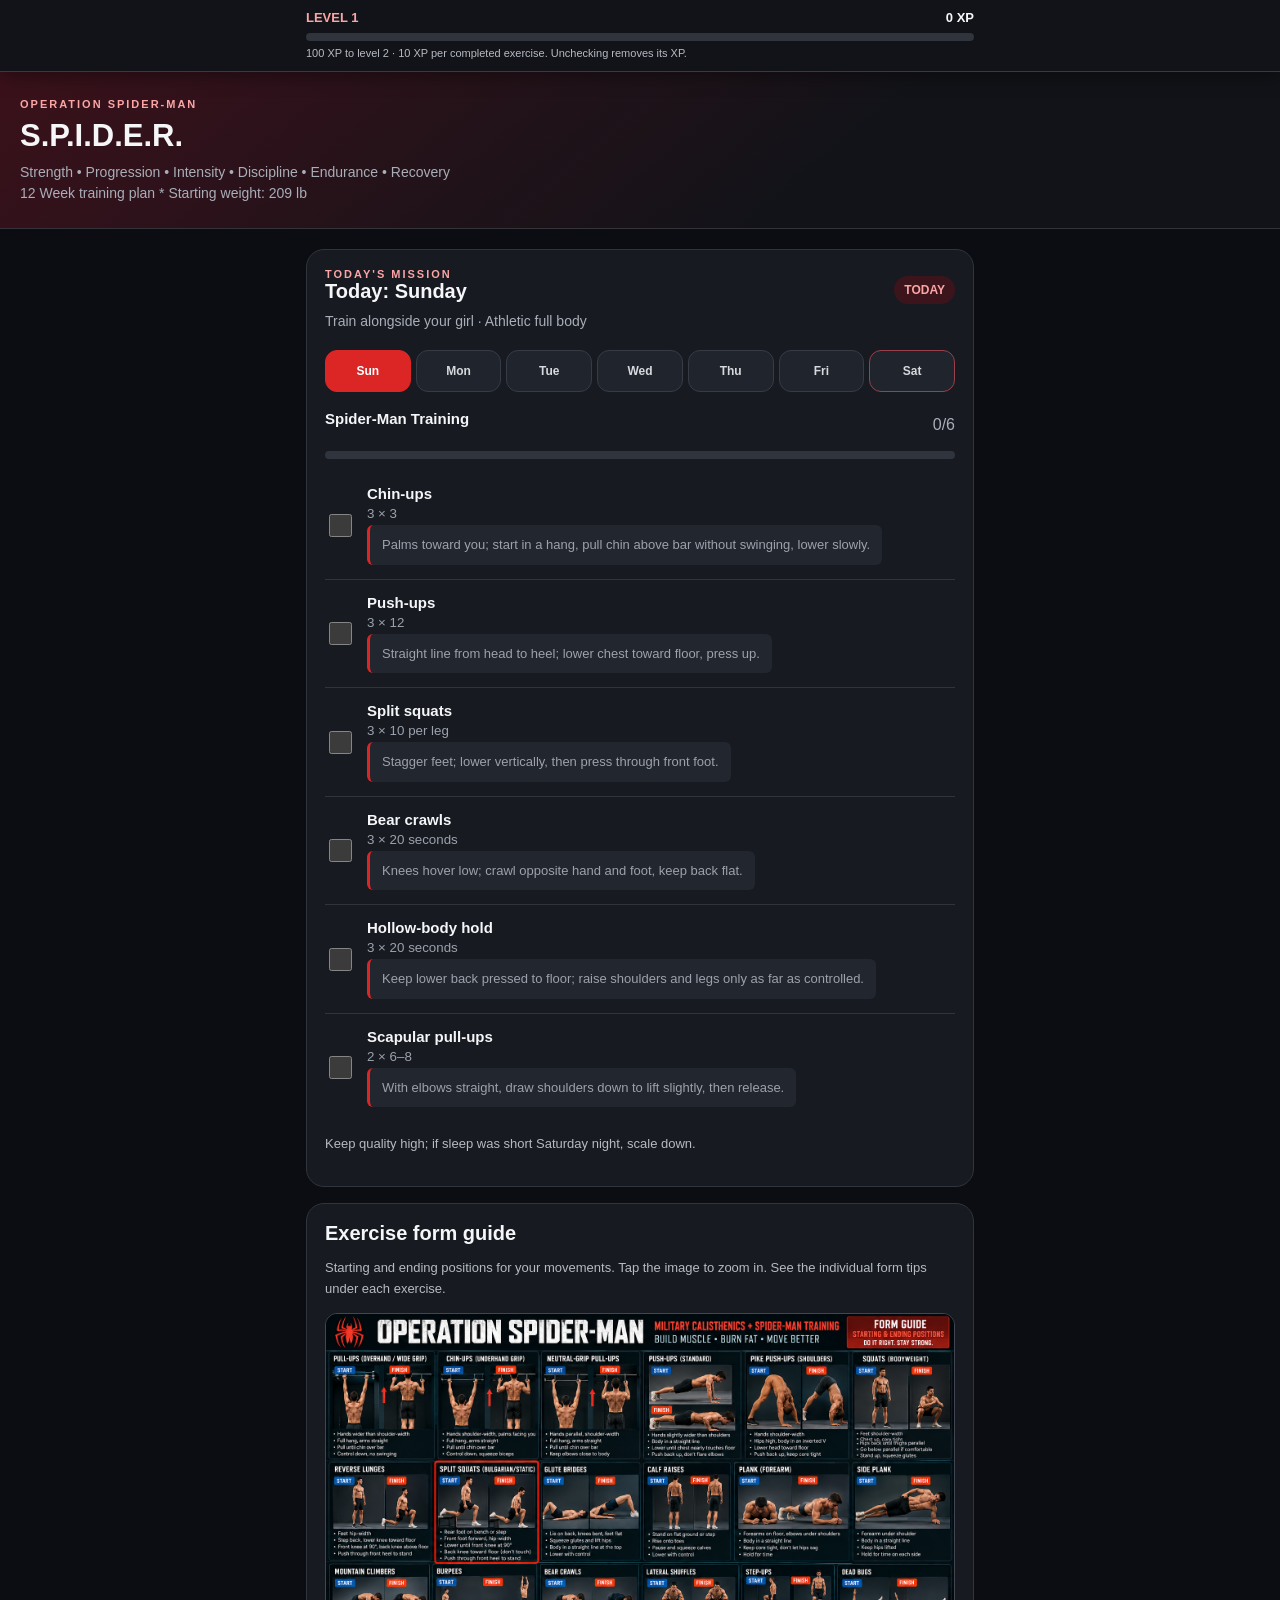
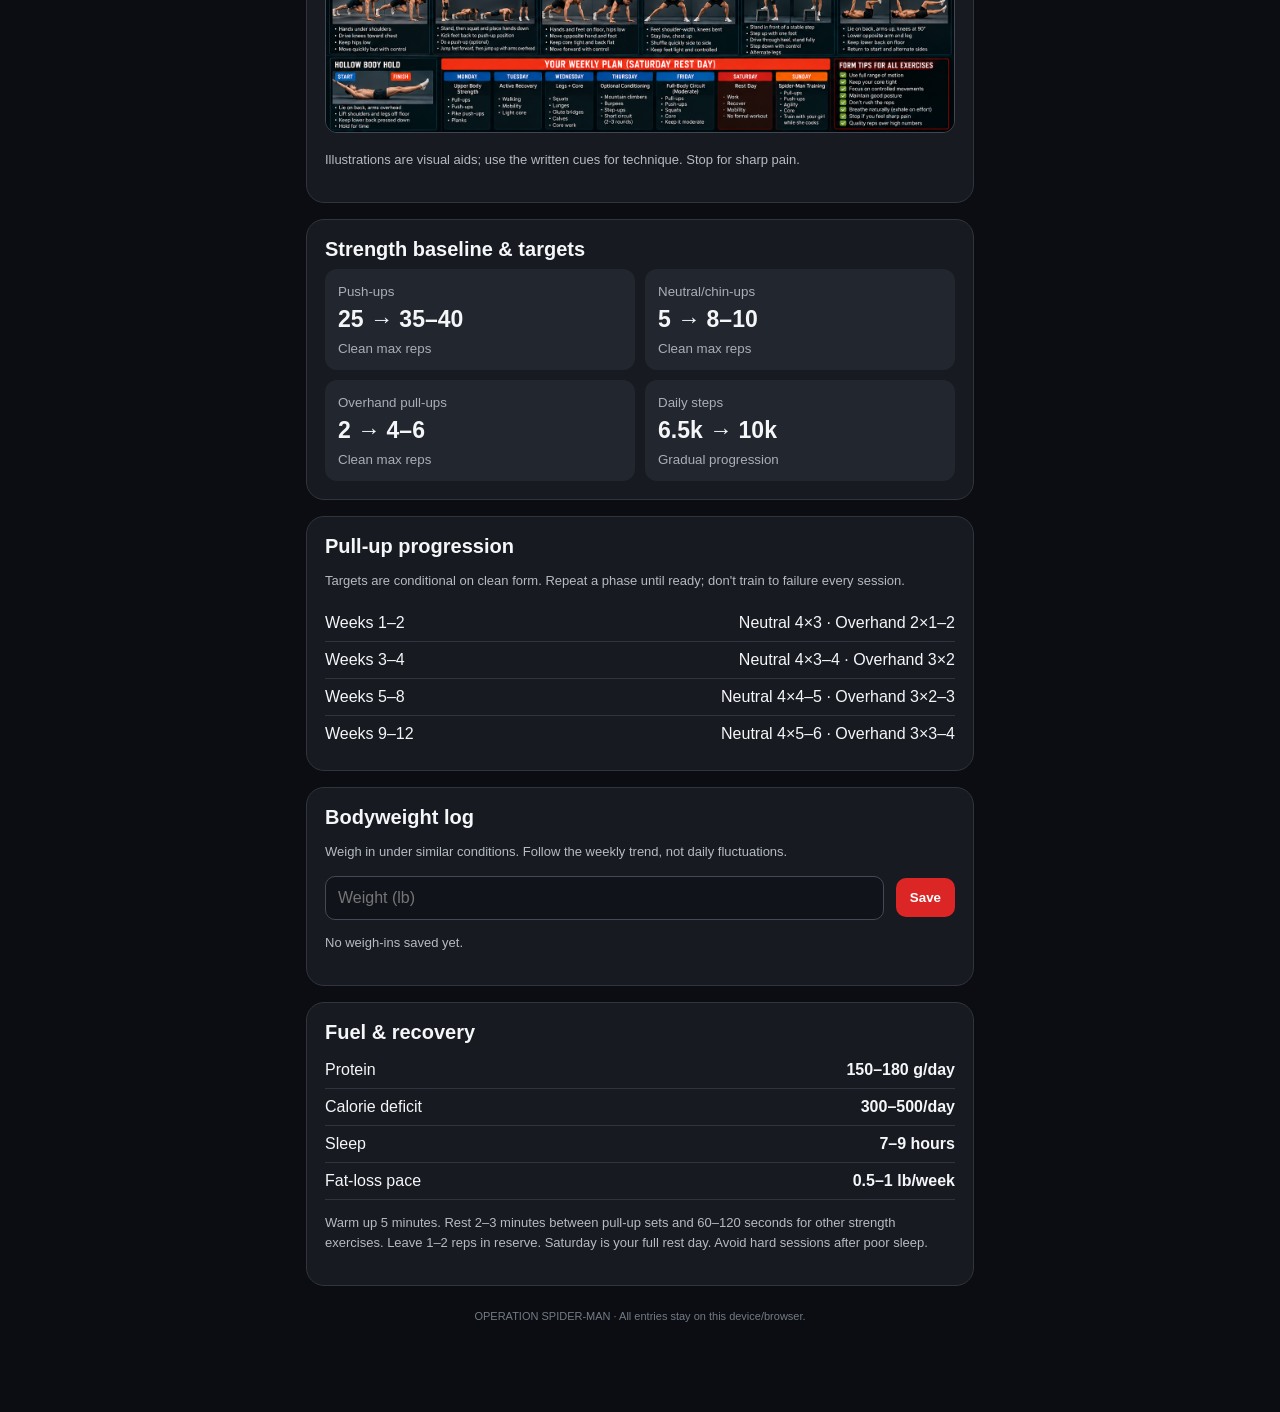
==== Operation-Spiderman-APP.html @ 5d44ccf0 "Add pinned XP meter based on saved exercise completions" ====
<!doctype html><html lang="en"><head><meta charset="utf-8"><meta name="viewport" content="width=device-width,initial-scale=1,viewport-fit=cover"><meta name="theme-color" content="#111318"><meta name="apple-mobile-web-app-capable" content="yes"><meta name="apple-mobile-web-app-status-bar-style" content="black-translucent"><meta name="apple-mobile-web-app-title" content="Spider-Man Fit"><title>Operation Spider-Man</title><style>:root{color-scheme:dark;font-family:-apple-system,BlinkMacSystemFont,'Segoe UI',sans-serif}*{box-sizing:border-box}body{margin:0;background:#0b0d12;color:#f5f6f8}header{background:linear-gradient(140deg,#3b111b,#111318 65%);padding:calc(env(safe-area-inset-top) + 26px) 20px 24px;border-bottom:1px solid #35333a}.eyebrow{color:#fca5a5;font-size:11px;font-weight:800;letter-spacing:2px}.heading{font-size:31px;font-weight:900;margin:8px 0}.sub{color:#a9aeb8;font-size:14px;line-height:1.5}main{max-width:700px;margin:auto;padding:20px 16px 90px}.panel{background:#171a21;border:1px solid #30343c;border-radius:18px;padding:18px;margin-bottom:16px}.row{display:flex;align-items:center;justify-content:space-between;gap:12px}.muted{color:#a9aeb8}.pill{font-size:12px;border-radius:99px;padding:7px 10px;background:#3b151b;color:#fca5a5;font-weight:700}.days{display:grid;grid-template-columns:repeat(7,1fr);gap:5px;margin:18px 0}.day{background:#20242c;color:#d7d9de;border:1px solid #373b45;border-radius:12px;padding:13px 0;font-weight:750;font-size:12px}.day.active{background:#dc2626;border-color:#dc2626;color:#fff}.day.rest{border-color:#99404b}.exercise{display:flex;gap:12px;align-items:center;border-bottom:1px solid #30343c;padding:14px 0;cursor:pointer}.exercise:last-child{border:0}.exercise input{accent-color:#dc2626;width:23px;height:23px;flex:none}.exercise strong{display:block;font-size:15px}.exercise small{display:block;color:#9ca2ac;margin-top:4px}.exercise.done strong{text-decoration:line-through;color:#8c929c}.progress{height:8px;border-radius:9px;background:#30343c;overflow:hidden;margin:12px 0}.fill{height:100%;background:#dc2626;transition:width .2s}.statgrid{display:grid;grid-template-columns:repeat(2,1fr);gap:10px}.stat{background:#22262e;border-radius:12px;padding:13px}.stat b{display:block;font-size:23px;margin:6px 0}.stat small{color:#a9aeb8}.control{width:100%;border-radius:10px;background:#101319;border:1px solid #434955;color:white;padding:12px;font-size:16px}.action{background:#dc2626;border:0;border-radius:10px;padding:12px 14px;color:#fff;font-weight:800;cursor:pointer}.line{display:grid;grid-template-columns:1fr auto;gap:12px;padding:9px 0;border-bottom:1px solid #30343c}.line:last-child{border:0}.note{font-size:13px;color:#b6bac2;line-height:1.6}.footer{text-align:center;color:#747b85;font-size:11px;margin-top:24px}h2{margin:0 0 8px;font-size:20px}h3{font-size:15px;margin:0 0 12px}button:focus-visible,input:focus-visible{outline:2px solid #fca5a5;outline-offset:2px}.formpic{width:100%;height:auto;border-radius:12px;border:1px solid #414650}.formtip{border-left:3px solid #dc2626;padding:10px 12px;background:#22262e;border-radius:6px;margin-top:10px;font-size:13px;line-height:1.5}.xpbar{position:sticky;top:0;z-index:100;background:#111318;border-bottom:1px solid #7f1d1d;padding:calc(env(safe-area-inset-top) + 10px) 16px 10px;box-shadow:0 4px 18px #0006}.xpinner{max-width:668px;margin:auto}.xprow{display:flex;align-items:center;justify-content:space-between;gap:12px;font-size:13px}.xplevel{color:#fca5a5;font-weight:800}.xptrack{height:8px;background:#30343c;border-radius:9px;overflow:hidden;margin:8px 0 5px}.xpfill{height:100%;background:#dc2626;transition:width .2s}.xpnote{font-size:11px;color:#b6bac2;line-height:1.4}.xptotal{font-weight:800}header{padding-top:26px}@media(prefers-reduced-motion:reduce){.xpfill{transition:none}}</style><link rel="icon" type="image/png" sizes="32x32" href="favicon.png"><link rel="apple-touch-icon" sizes="180x180" href="apple-touch-icon.png"><link rel="manifest" href="site.webmanifest"></head><body><aside class="xpbar" aria-label="Workout experience"><div class="xpinner"><div class="xprow"><span class="xplevel" id="xpLevel">LEVEL 1</span><span class="xptotal" id="xpTotal" aria-live="polite" aria-atomic="true">0 XP</span></div><div class="xptrack" id="xpProgress" role="progressbar" aria-label="Progress to next level" aria-valuemin="0" aria-valuemax="100" aria-valuenow="0"><div class="xpfill" id="xpFill"></div></div><div class="xpnote"><span id="xpNext">100 XP to level 2</span> · 10 XP per completed exercise. Unchecking removes its XP.</div></div></aside><header><div class="eyebrow">OPERATION SPIDER-MAN</div><div class="heading">S.P.I.D.E.R.</div><div class="sub">Strength • Progression • Intensity • Discipline • Endurance • Recovery<br>12 Week training plan * Starting weight: 209 lb</div></header><main><section class="panel"><div class="row"><div><div class="eyebrow">TODAY'S MISSION</div><h2 id="todayTitle">Loading…</h2></div><span class="pill" id="todayBadge">READY</span></div><div class="sub" id="todaySub"></div><div class="days" id="days"></div><div class="row"><h3 id="workoutName"></h3><span class="muted" id="count"></span></div><div class="progress"><div class="fill" id="fill"></div></div><div id="exercises"></div><p class="note" id="workoutNote"></p></section><section class="panel"><h2>Exercise form guide</h2><p class="note">Starting and ending positions for your movements. Tap the image to zoom in. See the individual form tips under each exercise.</p><a href="form-guide.png?v=30b2a84de830" target="_blank" rel="noopener"><img class="formpic" src="form-guide.png?v=30b2a84de830" alt="Exercise form illustrations with start and finish positions" loading="lazy"></a><p class="note">Illustrations are visual aids; use the written cues for technique. Stop for sharp pain.</p></section><section class="panel"><h2>Strength baseline & targets</h2><div class="statgrid"><div class="stat"><small>Push-ups</small><b>25 → 35–40</b><small>Clean max reps</small></div><div class="stat"><small>Neutral/chin-ups</small><b>5 → 8–10</b><small>Clean max reps</small></div><div class="stat"><small>Overhand pull-ups</small><b>2 → 4–6</b><small>Clean max reps</small></div><div class="stat"><small>Daily steps</small><b>6.5k → 10k</b><small>Gradual progression</small></div></div></section><section class="panel"><h2>Pull-up progression</h2><p class="note">Targets are conditional on clean form. Repeat a phase until ready; don't train to failure every session.</p><div class="line"><span>Weeks 1–2</span><span>Neutral 4×3 · Overhand 2×1–2</span></div><div class="line"><span>Weeks 3–4</span><span>Neutral 4×3–4 · Overhand 3×2</span></div><div class="line"><span>Weeks 5–8</span><span>Neutral 4×4–5 · Overhand 3×2–3</span></div><div class="line"><span>Weeks 9–12</span><span>Neutral 4×5–6 · Overhand 3×3–4</span></div></section><section class="panel"><h2>Bodyweight log</h2><p class="note">Weigh in under similar conditions. Follow the weekly trend, not daily fluctuations.</p><div class="row"><input id="weight" class="control" type="number" min="70" max="700" step="0.1" placeholder="Weight (lb)" aria-label="Weight in pounds"><button class="action" id="saveWeight">Save</button></div><p id="weightStatus" class="note"></p><div id="weightHistory"></div></section><section class="panel"><h2>Fuel & recovery</h2><div class="line"><span>Protein</span><b>150–180 g/day</b></div><div class="line"><span>Calorie deficit</span><b>300–500/day</b></div><div class="line"><span>Sleep</span><b>7–9 hours</b></div><div class="line"><span>Fat-loss pace</span><b>0.5–1 lb/week</b></div><p class="note">Warm up 5 minutes. Rest 2–3 minutes between pull-up sets and 60–120 seconds for other strength exercises. Leave 1–2 reps in reserve. Saturday is your full rest day. Avoid hard sessions after poor sleep.</p></section><div class="footer">OPERATION SPIDER-MAN · All entries stay on this device/browser.</div></main><script>const plan=[{day:'Sunday',name:'Spider-Man Training',sub:'Train alongside your girl · Athletic full body',ex:[['Chin-ups','3 × 3'],['Push-ups','3 × 12'],['Split squats','3 × 10 per leg'],['Bear crawls','3 × 20 seconds'],['Hollow-body hold','3 × 20 seconds'],['Scapular pull-ups','2 × 6–8']],note:'Keep quality high; if sleep was short Saturday night, scale down.'},{day:'Monday',name:'Upper Body Strength',sub:'Pull-ups · Push-ups · Shoulders · Core',ex:[['Neutral-grip pull-ups','4 × 3'],['Standard push-ups','3 × 12–15'],['Overhand pull-ups','2 × 1–2'],['Pike push-ups','2 × 6–8'],['Forearm plank','3 × 30–45 seconds']],note:'Rest 2–3 minutes between pull-up sets. Do not chase failure.'},{day:'Tuesday',name:'Active Recovery',sub:'Walk and restore mobility',ex:[['Brisk walking','25–40 minutes'],['Hip and shoulder mobility','5–10 minutes']],note:'Easy effort. Build toward 8,000–10,000 steps over time.'},{day:'Wednesday',name:'Military Legs + Core',sub:'Lower-body strength and trunk stability',ex:[['Bodyweight squats','3 × 18–25'],['Reverse lunges','3 × 10 per leg'],['Single-leg glute bridges','3 × 8 per leg'],['Calf raises','3 × 20'],['Dead bugs','3 × 10 per side'],['Side planks','2 × 30 seconds per side']],note:'Control every rep. Make exercises harder before adding endless repetitions.'},{day:'Thursday',name:'Optional Conditioning',sub:'Short military cardio circuit',ex:[['March or jog in place','60 seconds'],['Mountain climbers','20 total'],['Step-ups','10 per leg'],['Burpees (step-back allowed)','5'],['Rest','90 seconds']],note:'Do 2–3 rounds at a controlled pace. Skip if recovery is poor.'},{day:'Friday',name:'Moderate Military Circuit',sub:'Strength endurance before Friday night',ex:[['Neutral-grip pull-ups','2 reps'],['Push-ups','10 reps'],['Squats','15 reps'],['Mountain climbers','20 total'],['Forearm plank','30 seconds']],note:'2 rounds, 90–120 seconds between rounds. This is optional if you are fatigued; do not push to failure.'},{day:'Saturday',name:'FULL REST DAY',sub:'Work your shift · Lounge · Recover',ex:[],note:'No scheduled workout. Relax, eat well, and recover without guilt.'}];const cues={'Chin-ups':'Palms toward you; start in a hang, pull chin above bar without swinging, lower slowly.','Neutral-grip pull-ups':'Palms face each other; pull elbows down toward ribs and lower under control.','Overhand pull-ups':'Palms away; use a comfortable width and pull without swinging.','Standard push-ups':'Straight line from head to heel; lower chest toward floor, press up.','Push-ups':'Straight line from head to heel; lower chest toward floor, press up.','Pike push-ups':'Hips high in an inverted V; lower head between hands, press up.','Bodyweight squats':'Feet shoulder-width; squat with heels down and knees tracking over toes, then stand.','Squats':'Sit down between hips with heels planted, then stand tall.','Reverse lunges':'Step back and lower under control, then push through front foot to stand.','Split squats':'Stagger feet; lower vertically, then press through front foot.','Single-leg glute bridges':'One foot planted; lift hips without arching back, then lower.','Calf raises':'Rise onto toes, pause, lower slowly.','Dead bugs':'Opposite arm and leg extend while lower back stays gently pressed down.','Forearm plank':'Elbows under shoulders; body straight, brace and breathe.','Side planks':'Elbow under shoulder; lift hips into a straight line.','Mountain climbers':'Start in high plank; alternate driving knees forward without bouncing hips.','Step-ups':'Step onto stable platform; straighten standing leg and step down slowly.','Burpees (step-back allowed)':'Hands to floor, step back to plank, step forward, stand tall.','Bear crawls':'Knees hover low; crawl opposite hand and foot, keep back flat.','Hollow-body hold':'Keep lower back pressed to floor; raise shoulders and legs only as far as controlled.','Scapular pull-ups':'With elbows straight, draw shoulders down to lift slightly, then release.'};const $=id=>document.getElementById(id);let selected=new Date().getDay();let checks=JSON.parse(localStorage.getItem('spiderman-checks')||'{}');let weights=JSON.parse(localStorage.getItem('spiderman-weights')||'[]');function key(){const d=new Date();return [d.getFullYear(),String(d.getMonth()+1).padStart(2,'0'),String(d.getDate()).padStart(2,'0')].join('-')}function render(){renderXP();const p=plan[selected],today=new Date().getDay();$('todayTitle').textContent=selected===today?'Today: '+p.day:p.day+' Mission';$('todayBadge').textContent=selected===6?'REST':selected===today?'TODAY':'PLAN';$('todaySub').textContent=p.sub;$('days').innerHTML=plan.map((v,i)=>'<button class="day '+(selected===i?'active ':'')+(i===6?'rest':'')+'" data-day="'+i+'">'+v.day.slice(0,3)+'</button>').join('');document.querySelectorAll('[data-day]').forEach(b=>b.onclick=()=>{selected=Number(b.dataset.day);render()});$('workoutName').textContent=p.name;const ck=checks[key()+'-'+selected]||{};let done=p.ex.filter((_,i)=>ck[i]).length;$('count').textContent=p.ex.length?done+'/'+p.ex.length:'Recovery';$('fill').style.width=(p.ex.length?100*done/p.ex.length:100)+'%';$('exercises').innerHTML=p.ex.map((e,i)=>'<label class="exercise '+(ck[i]?'done':'')+'"><input type="checkbox" data-ex="'+i+'" '+(ck[i]?'checked':'')+'><span><strong>'+e[0]+'</strong><small>'+e[1]+'</small><small class="formtip">'+(cues[e[0]]||'Use controlled movement and comfortable alignment.')+'</small></span></label>').join('');document.querySelectorAll('[data-ex]').forEach(c=>c.onchange=()=>{const k=key()+'-'+selected;checks[k]??={};checks[k][c.dataset.ex]=c.checked;localStorage.setItem('spiderman-checks',JSON.stringify(checks));render()});$('workoutNote').textContent=p.note}function calculateXP(savedChecks){let total=0;for(const [entry,completed] of Object.entries(savedChecks)){const match=entry.match(/^\d{4}-\d{2}-\d{2}-([0-6])$/);if(!match||!completed||typeof completed!=='object')continue;const workout=plan[Number(match[1])];workout.ex.forEach((exercise,index)=>{if(completed[index]===true&&exercise[0]!=='Rest')total+=10})}return {total,level:Math.floor(total/100)+1,progress:total%100}}function renderXP(){const xp=calculateXP(checks);$('xpLevel').textContent='LEVEL '+xp.level;$('xpTotal').textContent=xp.total+' XP';$('xpFill').style.width=xp.progress+'%';$('xpProgress').setAttribute('aria-valuenow',String(xp.progress));$('xpProgress').setAttribute('aria-valuetext',xp.progress+' of 100 XP toward level '+(xp.level+1));$('xpNext').textContent=(100-xp.progress)+' XP to level '+(xp.level+1)}function renderWeights(){$('weightHistory').innerHTML=weights.slice(-6).reverse().map(w=>'<div class="line"><span>'+w.date+'</span><b>'+w.value+' lb</b></div>').join('');$('weightStatus').textContent=weights.length?'Latest: '+weights[weights.length-1].value+' lb · Starting: 209 lb':'No weigh-ins saved yet.'}$('saveWeight').onclick=()=>{const n=Number($('weight').value);if(!Number.isFinite(n)||n<70||n>700){$('weightStatus').textContent='Enter a valid weight in pounds.';return}weights.push({date:key(),value:n});localStorage.setItem('spiderman-weights',JSON.stringify(weights));$('weight').value='';renderWeights()};render();renderWeights();</script></body></html>
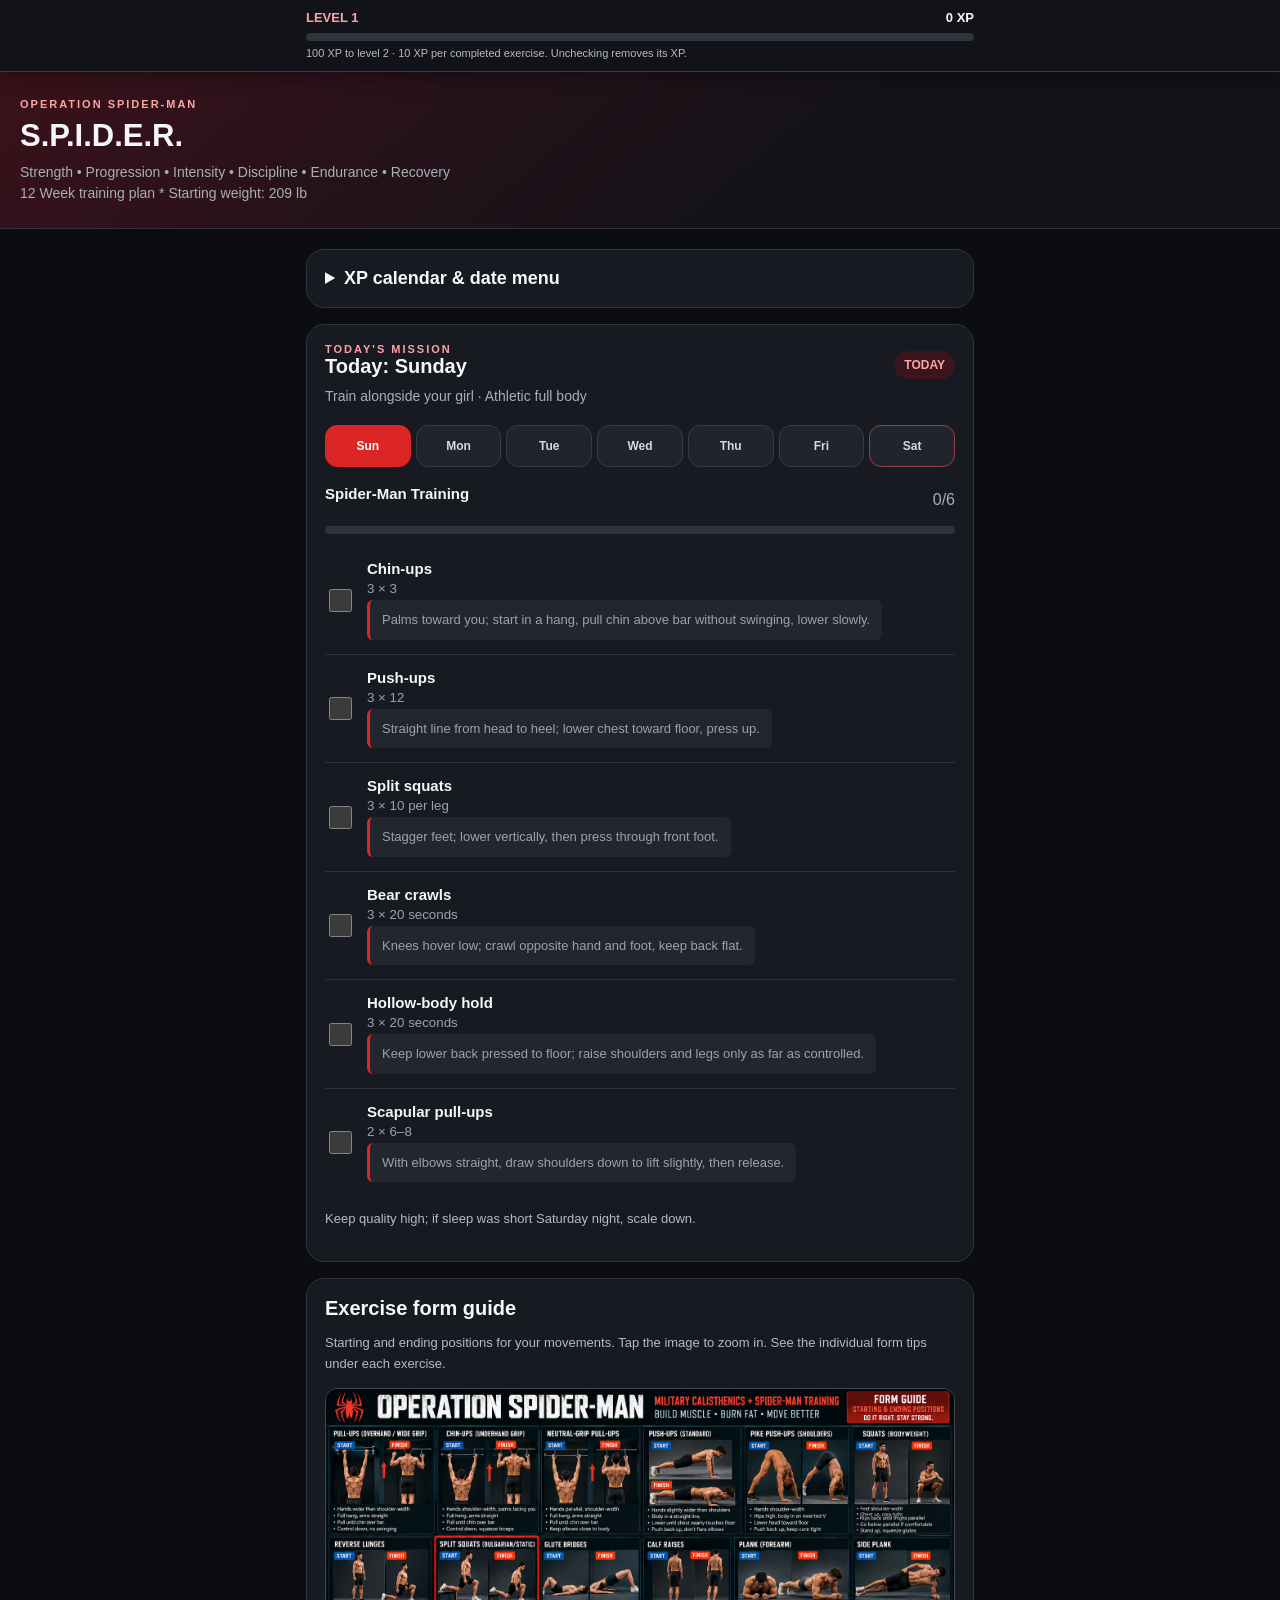
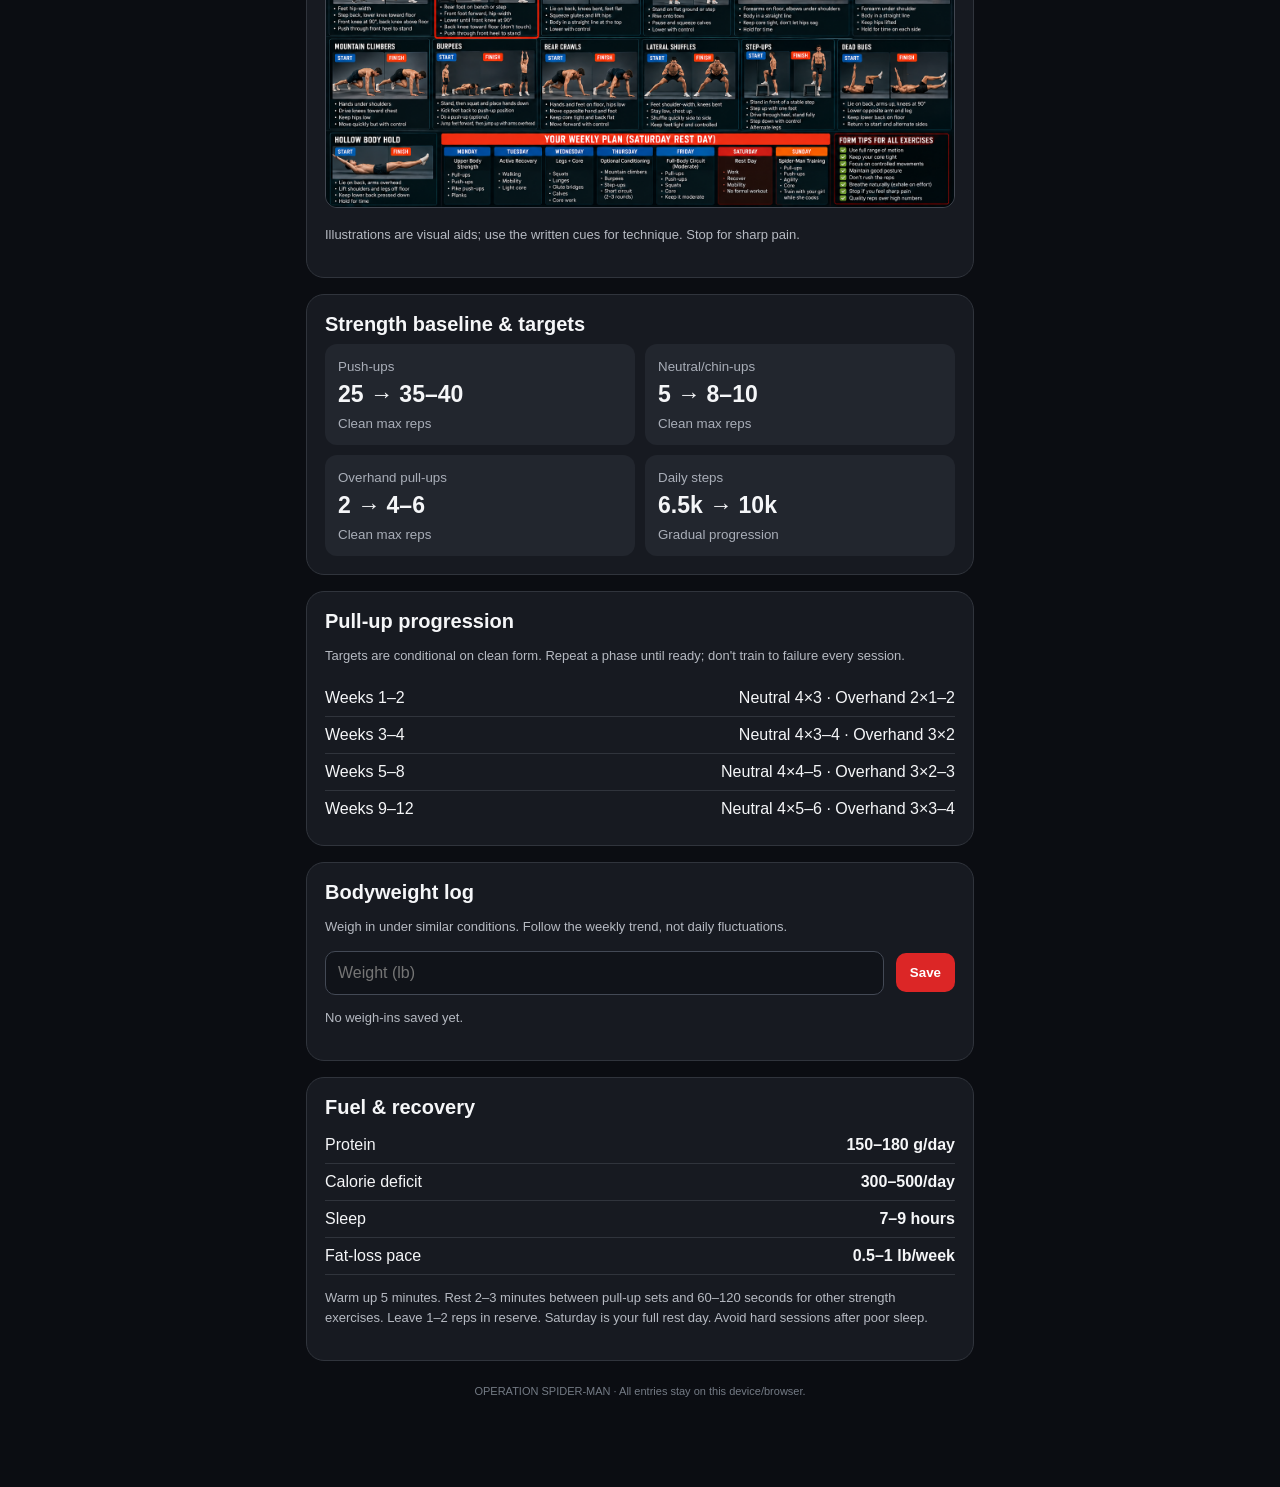
==== commit 563f6f6e: "Add date navigation, red XP calendar, and best-day rankings" ====
--- a/Operation-Spiderman-APP.html
+++ b/Operation-Spiderman-APP.html
@@ -1 +1 @@
-<!doctype html><html lang="en"><head><meta charset="utf-8"><meta name="viewport" content="width=device-width,initial-scale=1,viewport-fit=cover"><meta name="theme-color" content="#111318"><meta name="apple-mobile-web-app-capable" content="yes"><meta name="apple-mobile-web-app-status-bar-style" content="black-translucent"><meta name="apple-mobile-web-app-title" content="Spider-Man Fit"><title>Operation Spider-Man</title><style>:root{color-scheme:dark;font-family:-apple-system,BlinkMacSystemFont,'Segoe UI',sans-serif}*{box-sizing:border-box}body{margin:0;background:#0b0d12;color:#f5f6f8}header{background:linear-gradient(140deg,#3b111b,#111318 65%);padding:calc(env(safe-area-inset-top) + 26px) 20px 24px;border-bottom:1px solid #35333a}.eyebrow{color:#fca5a5;font-size:11px;font-weight:800;letter-spacing:2px}.heading{font-size:31px;font-weight:900;margin:8px 0}.sub{color:#a9aeb8;font-size:14px;line-height:1.5}main{max-width:700px;margin:auto;padding:20px 16px 90px}.panel{background:#171a21;border:1px solid #30343c;border-radius:18px;padding:18px;margin-bottom:16px}.row{display:flex;align-items:center;justify-content:space-between;gap:12px}.muted{color:#a9aeb8}.pill{font-size:12px;border-radius:99px;padding:7px 10px;background:#3b151b;color:#fca5a5;font-weight:700}.days{display:grid;grid-template-columns:repeat(7,1fr);gap:5px;margin:18px 0}.day{background:#20242c;color:#d7d9de;border:1px solid #373b45;border-radius:12px;padding:13px 0;font-weight:750;font-size:12px}.day.active{background:#dc2626;border-color:#dc2626;color:#fff}.day.rest{border-color:#99404b}.exercise{display:flex;gap:12px;align-items:center;border-bottom:1px solid #30343c;padding:14px 0;cursor:pointer}.exercise:last-child{border:0}.exercise input{accent-color:#dc2626;width:23px;height:23px;flex:none}.exercise strong{display:block;font-size:15px}.exercise small{display:block;color:#9ca2ac;margin-top:4px}.exercise.done strong{text-decoration:line-through;color:#8c929c}.progress{height:8px;border-radius:9px;background:#30343c;overflow:hidden;margin:12px 0}.fill{height:100%;background:#dc2626;transition:width .2s}.statgrid{display:grid;grid-template-columns:repeat(2,1fr);gap:10px}.stat{background:#22262e;border-radius:12px;padding:13px}.stat b{display:block;font-size:23px;margin:6px 0}.stat small{color:#a9aeb8}.control{width:100%;border-radius:10px;background:#101319;border:1px solid #434955;color:white;padding:12px;font-size:16px}.action{background:#dc2626;border:0;border-radius:10px;padding:12px 14px;color:#fff;font-weight:800;cursor:pointer}.line{display:grid;grid-template-columns:1fr auto;gap:12px;padding:9px 0;border-bottom:1px solid #30343c}.line:last-child{border:0}.note{font-size:13px;color:#b6bac2;line-height:1.6}.footer{text-align:center;color:#747b85;font-size:11px;margin-top:24px}h2{margin:0 0 8px;font-size:20px}h3{font-size:15px;margin:0 0 12px}button:focus-visible,input:focus-visible{outline:2px solid #fca5a5;outline-offset:2px}.formpic{width:100%;height:auto;border-radius:12px;border:1px solid #414650}.formtip{border-left:3px solid #dc2626;padding:10px 12px;background:#22262e;border-radius:6px;margin-top:10px;font-size:13px;line-height:1.5}.xpbar{position:sticky;top:0;z-index:100;background:#111318;border-bottom:1px solid #7f1d1d;padding:calc(env(safe-area-inset-top) + 10px) 16px 10px;box-shadow:0 4px 18px #0006}.xpinner{max-width:668px;margin:auto}.xprow{display:flex;align-items:center;justify-content:space-between;gap:12px;font-size:13px}.xplevel{color:#fca5a5;font-weight:800}.xptrack{height:8px;background:#30343c;border-radius:9px;overflow:hidden;margin:8px 0 5px}.xpfill{height:100%;background:#dc2626;transition:width .2s}.xpnote{font-size:11px;color:#b6bac2;line-height:1.4}.xptotal{font-weight:800}header{padding-top:26px}@media(prefers-reduced-motion:reduce){.xpfill{transition:none}}</style><link rel="icon" type="image/png" sizes="32x32" href="favicon.png"><link rel="apple-touch-icon" sizes="180x180" href="apple-touch-icon.png"><link rel="manifest" href="site.webmanifest"></head><body><aside class="xpbar" aria-label="Workout experience"><div class="xpinner"><div class="xprow"><span class="xplevel" id="xpLevel">LEVEL 1</span><span class="xptotal" id="xpTotal" aria-live="polite" aria-atomic="true">0 XP</span></div><div class="xptrack" id="xpProgress" role="progressbar" aria-label="Progress to next level" aria-valuemin="0" aria-valuemax="100" aria-valuenow="0"><div class="xpfill" id="xpFill"></div></div><div class="xpnote"><span id="xpNext">100 XP to level 2</span> · 10 XP per completed exercise. Unchecking removes its XP.</div></div></aside><header><div class="eyebrow">OPERATION SPIDER-MAN</div><div class="heading">S.P.I.D.E.R.</div><div class="sub">Strength • Progression • Intensity • Discipline • Endurance • Recovery<br>12 Week training plan * Starting weight: 209 lb</div></header><main><section class="panel"><div class="row"><div><div class="eyebrow">TODAY'S MISSION</div><h2 id="todayTitle">Loading…</h2></div><span class="pill" id="todayBadge">READY</span></div><div class="sub" id="todaySub"></div><div class="days" id="days"></div><div class="row"><h3 id="workoutName"></h3><span class="muted" id="count"></span></div><div class="progress"><div class="fill" id="fill"></div></div><div id="exercises"></div><p class="note" id="workoutNote"></p></section><section class="panel"><h2>Exercise form guide</h2><p class="note">Starting and ending positions for your movements. Tap the image to zoom in. See the individual form tips under each exercise.</p><a href="form-guide.png?v=30b2a84de830" target="_blank" rel="noopener"><img class="formpic" src="form-guide.png?v=30b2a84de830" alt="Exercise form illustrations with start and finish positions" loading="lazy"></a><p class="note">Illustrations are visual aids; use the written cues for technique. Stop for sharp pain.</p></section><section class="panel"><h2>Strength baseline & targets</h2><div class="statgrid"><div class="stat"><small>Push-ups</small><b>25 → 35–40</b><small>Clean max reps</small></div><div class="stat"><small>Neutral/chin-ups</small><b>5 → 8–10</b><small>Clean max reps</small></div><div class="stat"><small>Overhand pull-ups</small><b>2 → 4–6</b><small>Clean max reps</small></div><div class="stat"><small>Daily steps</small><b>6.5k → 10k</b><small>Gradual progression</small></div></div></section><section class="panel"><h2>Pull-up progression</h2><p class="note">Targets are conditional on clean form. Repeat a phase until ready; don't train to failure every session.</p><div class="line"><span>Weeks 1–2</span><span>Neutral 4×3 · Overhand 2×1–2</span></div><div class="line"><span>Weeks 3–4</span><span>Neutral 4×3–4 · Overhand 3×2</span></div><div class="line"><span>Weeks 5–8</span><span>Neutral 4×4–5 · Overhand 3×2–3</span></div><div class="line"><span>Weeks 9–12</span><span>Neutral 4×5–6 · Overhand 3×3–4</span></div></section><section class="panel"><h2>Bodyweight log</h2><p class="note">Weigh in under similar conditions. Follow the weekly trend, not daily fluctuations.</p><div class="row"><input id="weight" class="control" type="number" min="70" max="700" step="0.1" placeholder="Weight (lb)" aria-label="Weight in pounds"><button class="action" id="saveWeight">Save</button></div><p id="weightStatus" class="note"></p><div id="weightHistory"></div></section><section class="panel"><h2>Fuel & recovery</h2><div class="line"><span>Protein</span><b>150–180 g/day</b></div><div class="line"><span>Calorie deficit</span><b>300–500/day</b></div><div class="line"><span>Sleep</span><b>7–9 hours</b></div><div class="line"><span>Fat-loss pace</span><b>0.5–1 lb/week</b></div><p class="note">Warm up 5 minutes. Rest 2–3 minutes between pull-up sets and 60–120 seconds for other strength exercises. Leave 1–2 reps in reserve. Saturday is your full rest day. Avoid hard sessions after poor sleep.</p></section><div class="footer">OPERATION SPIDER-MAN · All entries stay on this device/browser.</div></main><script>const plan=[{day:'Sunday',name:'Spider-Man Training',sub:'Train alongside your girl · Athletic full body',ex:[['Chin-ups','3 × 3'],['Push-ups','3 × 12'],['Split squats','3 × 10 per leg'],['Bear crawls','3 × 20 seconds'],['Hollow-body hold','3 × 20 seconds'],['Scapular pull-ups','2 × 6–8']],note:'Keep quality high; if sleep was short Saturday night, scale down.'},{day:'Monday',name:'Upper Body Strength',sub:'Pull-ups · Push-ups · Shoulders · Core',ex:[['Neutral-grip pull-ups','4 × 3'],['Standard push-ups','3 × 12–15'],['Overhand pull-ups','2 × 1–2'],['Pike push-ups','2 × 6–8'],['Forearm plank','3 × 30–45 seconds']],note:'Rest 2–3 minutes between pull-up sets. Do not chase failure.'},{day:'Tuesday',name:'Active Recovery',sub:'Walk and restore mobility',ex:[['Brisk walking','25–40 minutes'],['Hip and shoulder mobility','5–10 minutes']],note:'Easy effort. Build toward 8,000–10,000 steps over time.'},{day:'Wednesday',name:'Military Legs + Core',sub:'Lower-body strength and trunk stability',ex:[['Bodyweight squats','3 × 18–25'],['Reverse lunges','3 × 10 per leg'],['Single-leg glute bridges','3 × 8 per leg'],['Calf raises','3 × 20'],['Dead bugs','3 × 10 per side'],['Side planks','2 × 30 seconds per side']],note:'Control every rep. Make exercises harder before adding endless repetitions.'},{day:'Thursday',name:'Optional Conditioning',sub:'Short military cardio circuit',ex:[['March or jog in place','60 seconds'],['Mountain climbers','20 total'],['Step-ups','10 per leg'],['Burpees (step-back allowed)','5'],['Rest','90 seconds']],note:'Do 2–3 rounds at a controlled pace. Skip if recovery is poor.'},{day:'Friday',name:'Moderate Military Circuit',sub:'Strength endurance before Friday night',ex:[['Neutral-grip pull-ups','2 reps'],['Push-ups','10 reps'],['Squats','15 reps'],['Mountain climbers','20 total'],['Forearm plank','30 seconds']],note:'2 rounds, 90–120 seconds between rounds. This is optional if you are fatigued; do not push to failure.'},{day:'Saturday',name:'FULL REST DAY',sub:'Work your shift · Lounge · Recover',ex:[],note:'No scheduled workout. Relax, eat well, and recover without guilt.'}];const cues={'Chin-ups':'Palms toward you; start in a hang, pull chin above bar without swinging, lower slowly.','Neutral-grip pull-ups':'Palms face each other; pull elbows down toward ribs and lower under control.','Overhand pull-ups':'Palms away; use a comfortable width and pull without swinging.','Standard push-ups':'Straight line from head to heel; lower chest toward floor, press up.','Push-ups':'Straight line from head to heel; lower chest toward floor, press up.','Pike push-ups':'Hips high in an inverted V; lower head between hands, press up.','Bodyweight squats':'Feet shoulder-width; squat with heels down and knees tracking over toes, then stand.','Squats':'Sit down between hips with heels planted, then stand tall.','Reverse lunges':'Step back and lower under control, then push through front foot to stand.','Split squats':'Stagger feet; lower vertically, then press through front foot.','Single-leg glute bridges':'One foot planted; lift hips without arching back, then lower.','Calf raises':'Rise onto toes, pause, lower slowly.','Dead bugs':'Opposite arm and leg extend while lower back stays gently pressed down.','Forearm plank':'Elbows under shoulders; body straight, brace and breathe.','Side planks':'Elbow under shoulder; lift hips into a straight line.','Mountain climbers':'Start in high plank; alternate driving knees forward without bouncing hips.','Step-ups':'Step onto stable platform; straighten standing leg and step down slowly.','Burpees (step-back allowed)':'Hands to floor, step back to plank, step forward, stand tall.','Bear crawls':'Knees hover low; crawl opposite hand and foot, keep back flat.','Hollow-body hold':'Keep lower back pressed to floor; raise shoulders and legs only as far as controlled.','Scapular pull-ups':'With elbows straight, draw shoulders down to lift slightly, then release.'};const $=id=>document.getElementById(id);let selected=new Date().getDay();let checks=JSON.parse(localStorage.getItem('spiderman-checks')||'{}');let weights=JSON.parse(localStorage.getItem('spiderman-weights')||'[]');function key(){const d=new Date();return [d.getFullYear(),String(d.getMonth()+1).padStart(2,'0'),String(d.getDate()).padStart(2,'0')].join('-')}function render(){renderXP();const p=plan[selected],today=new Date().getDay();$('todayTitle').textContent=selected===today?'Today: '+p.day:p.day+' Mission';$('todayBadge').textContent=selected===6?'REST':selected===today?'TODAY':'PLAN';$('todaySub').textContent=p.sub;$('days').innerHTML=plan.map((v,i)=>'<button class="day '+(selected===i?'active ':'')+(i===6?'rest':'')+'" data-day="'+i+'">'+v.day.slice(0,3)+'</button>').join('');document.querySelectorAll('[data-day]').forEach(b=>b.onclick=()=>{selected=Number(b.dataset.day);render()});$('workoutName').textContent=p.name;const ck=checks[key()+'-'+selected]||{};let done=p.ex.filter((_,i)=>ck[i]).length;$('count').textContent=p.ex.length?done+'/'+p.ex.length:'Recovery';$('fill').style.width=(p.ex.length?100*done/p.ex.length:100)+'%';$('exercises').innerHTML=p.ex.map((e,i)=>'<label class="exercise '+(ck[i]?'done':'')+'"><input type="checkbox" data-ex="'+i+'" '+(ck[i]?'checked':'')+'><span><strong>'+e[0]+'</strong><small>'+e[1]+'</small><small class="formtip">'+(cues[e[0]]||'Use controlled movement and comfortable alignment.')+'</small></span></label>').join('');document.querySelectorAll('[data-ex]').forEach(c=>c.onchange=()=>{const k=key()+'-'+selected;checks[k]??={};checks[k][c.dataset.ex]=c.checked;localStorage.setItem('spiderman-checks',JSON.stringify(checks));render()});$('workoutNote').textContent=p.note}function calculateXP(savedChecks){let total=0;for(const [entry,completed] of Object.entries(savedChecks)){const match=entry.match(/^\d{4}-\d{2}-\d{2}-([0-6])$/);if(!match||!completed||typeof completed!=='object')continue;const workout=plan[Number(match[1])];workout.ex.forEach((exercise,index)=>{if(completed[index]===true&&exercise[0]!=='Rest')total+=10})}return {total,level:Math.floor(total/100)+1,progress:total%100}}function renderXP(){const xp=calculateXP(checks);$('xpLevel').textContent='LEVEL '+xp.level;$('xpTotal').textContent=xp.total+' XP';$('xpFill').style.width=xp.progress+'%';$('xpProgress').setAttribute('aria-valuenow',String(xp.progress));$('xpProgress').setAttribute('aria-valuetext',xp.progress+' of 100 XP toward level '+(xp.level+1));$('xpNext').textContent=(100-xp.progress)+' XP to level '+(xp.level+1)}function renderWeights(){$('weightHistory').innerHTML=weights.slice(-6).reverse().map(w=>'<div class="line"><span>'+w.date+'</span><b>'+w.value+' lb</b></div>').join('');$('weightStatus').textContent=weights.length?'Latest: '+weights[weights.length-1].value+' lb · Starting: 209 lb':'No weigh-ins saved yet.'}$('saveWeight').onclick=()=>{const n=Number($('weight').value);if(!Number.isFinite(n)||n<70||n>700){$('weightStatus').textContent='Enter a valid weight in pounds.';return}weights.push({date:key(),value:n});localStorage.setItem('spiderman-weights',JSON.stringify(weights));$('weight').value='';renderWeights()};render();renderWeights();</script></body></html>
+<!doctype html><html lang="en"><head><meta charset="utf-8"><meta name="viewport" content="width=device-width,initial-scale=1,viewport-fit=cover"><meta name="theme-color" content="#111318"><meta name="apple-mobile-web-app-capable" content="yes"><meta name="apple-mobile-web-app-status-bar-style" content="black-translucent"><meta name="apple-mobile-web-app-title" content="Spider-Man Fit"><title>Operation Spider-Man</title><style>:root{color-scheme:dark;font-family:-apple-system,BlinkMacSystemFont,'Segoe UI',sans-serif}*{box-sizing:border-box}body{margin:0;background:#0b0d12;color:#f5f6f8}header{background:linear-gradient(140deg,#3b111b,#111318 65%);padding:calc(env(safe-area-inset-top) + 26px) 20px 24px;border-bottom:1px solid #35333a}.eyebrow{color:#fca5a5;font-size:11px;font-weight:800;letter-spacing:2px}.heading{font-size:31px;font-weight:900;margin:8px 0}.sub{color:#a9aeb8;font-size:14px;line-height:1.5}main{max-width:700px;margin:auto;padding:20px 16px 90px}.panel{background:#171a21;border:1px solid #30343c;border-radius:18px;padding:18px;margin-bottom:16px}.row{display:flex;align-items:center;justify-content:space-between;gap:12px}.muted{color:#a9aeb8}.pill{font-size:12px;border-radius:99px;padding:7px 10px;background:#3b151b;color:#fca5a5;font-weight:700}.days{display:grid;grid-template-columns:repeat(7,1fr);gap:5px;margin:18px 0}.day{background:#20242c;color:#d7d9de;border:1px solid #373b45;border-radius:12px;padding:13px 0;font-weight:750;font-size:12px}.day.active{background:#dc2626;border-color:#dc2626;color:#fff}.day.rest{border-color:#99404b}.exercise{display:flex;gap:12px;align-items:center;border-bottom:1px solid #30343c;padding:14px 0;cursor:pointer}.exercise:last-child{border:0}.exercise input{accent-color:#dc2626;width:23px;height:23px;flex:none}.exercise strong{display:block;font-size:15px}.exercise small{display:block;color:#9ca2ac;margin-top:4px}.exercise.done strong{text-decoration:line-through;color:#8c929c}.progress{height:8px;border-radius:9px;background:#30343c;overflow:hidden;margin:12px 0}.fill{height:100%;background:#dc2626;transition:width .2s}.statgrid{display:grid;grid-template-columns:repeat(2,1fr);gap:10px}.stat{background:#22262e;border-radius:12px;padding:13px}.stat b{display:block;font-size:23px;margin:6px 0}.stat small{color:#a9aeb8}.control{width:100%;border-radius:10px;background:#101319;border:1px solid #434955;color:white;padding:12px;font-size:16px}.action{background:#dc2626;border:0;border-radius:10px;padding:12px 14px;color:#fff;font-weight:800;cursor:pointer}.line{display:grid;grid-template-columns:1fr auto;gap:12px;padding:9px 0;border-bottom:1px solid #30343c}.line:last-child{border:0}.note{font-size:13px;color:#b6bac2;line-height:1.6}.footer{text-align:center;color:#747b85;font-size:11px;margin-top:24px}h2{margin:0 0 8px;font-size:20px}h3{font-size:15px;margin:0 0 12px}button:focus-visible,input:focus-visible{outline:2px solid #fca5a5;outline-offset:2px}.formpic{width:100%;height:auto;border-radius:12px;border:1px solid #414650}.formtip{border-left:3px solid #dc2626;padding:10px 12px;background:#22262e;border-radius:6px;margin-top:10px;font-size:13px;line-height:1.5}.xpbar{position:sticky;top:0;z-index:100;background:#111318;border-bottom:1px solid #7f1d1d;padding:calc(env(safe-area-inset-top) + 10px) 16px 10px;box-shadow:0 4px 18px #0006}.xpinner{max-width:668px;margin:auto}.xprow{display:flex;align-items:center;justify-content:space-between;gap:12px;font-size:13px}.xplevel{color:#fca5a5;font-weight:800}.xptrack{height:8px;background:#30343c;border-radius:9px;overflow:hidden;margin:8px 0 5px}.xpfill{height:100%;background:#dc2626;transition:width .2s}.xpnote{font-size:11px;color:#b6bac2;line-height:1.4}.xptotal{font-weight:800}header{padding-top:26px}@media(prefers-reduced-motion:reduce){.xpfill{transition:none}}.calendar-menu summary{cursor:pointer;font-weight:800;font-size:18px}.calendar-menu[open] summary{margin-bottom:16px}.calendar-controls{display:flex;align-items:center;justify-content:space-between;gap:8px;margin:14px 0}.calendar-controls button,.calendar-today{background:#30161c;color:#fff;border:1px solid #8b303b;border-radius:8px;padding:10px;cursor:pointer}.calendar-grid{display:grid;grid-template-columns:repeat(7,minmax(0,1fr));gap:5px}.calendar-weekday{text-align:center;font-size:11px;color:#b6bac2;padding:5px 0}.calendar-date{min-height:53px;padding:5px 1px;border:1px solid #66232d;border-radius:8px;background:var(--heat);color:#fff;cursor:pointer;font-size:13px}.calendar-date small{display:block;font-size:9px;margin-top:4px}.calendar-date[aria-pressed=true]{outline:2px solid #fff;outline-offset:1px}.calendar-date:disabled{opacity:.45;cursor:default}.calendar-date.is-today{border-bottom:3px solid #fca5a5}.calendar-legend{display:flex;gap:5px;align-items:center;font-size:11px;margin:14px 0;color:#b6bac2}.calendar-swatch{width:22px;height:12px;border-radius:3px}.calendar-date-input{margin-top:12px;max-width:240px;color-scheme:dark}.calendar-best{font-size:13px;line-height:1.7;padding-left:22px}.calendar-best button{background:none;border:0;color:#fca5a5;text-align:left;cursor:pointer;font:inherit;text-decoration:underline}.selected-date{font-size:13px;color:#fca5a5;margin:12px 0}</style><link rel="icon" type="image/png" sizes="32x32" href="favicon.png"><link rel="apple-touch-icon" sizes="180x180" href="apple-touch-icon.png"><link rel="manifest" href="site.webmanifest"></head><body><aside class="xpbar" aria-label="Workout experience"><div class="xpinner"><div class="xprow"><span class="xplevel" id="xpLevel">LEVEL 1</span><span class="xptotal" id="xpTotal" aria-live="polite" aria-atomic="true">0 XP</span></div><div class="xptrack" id="xpProgress" role="progressbar" aria-label="Progress to next level" aria-valuemin="0" aria-valuemax="100" aria-valuenow="0"><div class="xpfill" id="xpFill"></div></div><div class="xpnote"><span id="xpNext">100 XP to level 2</span> · 10 XP per completed exercise. Unchecking removes its XP.</div></div></aside><header><div class="eyebrow">OPERATION SPIDER-MAN</div><div class="heading">S.P.I.D.E.R.</div><div class="sub">Strength • Progression • Intensity • Discipline • Endurance • Recovery<br>12 Week training plan * Starting weight: 209 lb</div></header><main><details class="panel calendar-menu" id="calendarMenu"><summary>XP calendar &amp; date menu</summary><label for="workoutDate" class="note">Choose workout date</label><br><input id="workoutDate" class="control calendar-date-input" type="date"><div class="calendar-controls"><button id="previousMonth" aria-label="Previous month">‹</button><strong id="calendarMonth"></strong><button id="nextMonth" aria-label="Next month">›</button><button class="calendar-today" id="calendarToday">Today</button></div><div class="calendar-grid" id="xpCalendar" aria-label="Daily XP calendar"></div><div class="calendar-legend">Less XP <span class="calendar-swatch" style="background:#251217"></span><span class="calendar-swatch" style="background:#641b27"></span><span class="calendar-swatch" style="background:#a92335"></span><span class="calendar-swatch" style="background:#e53946"></span> More XP</div><p class="note" id="calendarStats"></p><h3>Your highest-XP days</h3><ol class="calendar-best" id="bestDays"></ol><p class="note">10 XP per exercise; rest breaks earn no XP. Select past dates to update your log. Future dates are view-only.</p></details><section class="panel"><div class="row"><div><div class="eyebrow">TODAY'S MISSION</div><h2 id="todayTitle">Loading…</h2></div><span class="pill" id="todayBadge">READY</span></div><div class="sub" id="todaySub"></div><div class="days" id="days"></div><div class="row"><h3 id="workoutName"></h3><span class="muted" id="count"></span></div><div class="progress"><div class="fill" id="fill"></div></div><div id="exercises"></div><p class="note" id="workoutNote"></p></section><section class="panel"><h2>Exercise form guide</h2><p class="note">Starting and ending positions for your movements. Tap the image to zoom in. See the individual form tips under each exercise.</p><a href="form-guide.png?v=30b2a84de830" target="_blank" rel="noopener"><img class="formpic" src="form-guide.png?v=30b2a84de830" alt="Exercise form illustrations with start and finish positions" loading="lazy"></a><p class="note">Illustrations are visual aids; use the written cues for technique. Stop for sharp pain.</p></section><section class="panel"><h2>Strength baseline & targets</h2><div class="statgrid"><div class="stat"><small>Push-ups</small><b>25 → 35–40</b><small>Clean max reps</small></div><div class="stat"><small>Neutral/chin-ups</small><b>5 → 8–10</b><small>Clean max reps</small></div><div class="stat"><small>Overhand pull-ups</small><b>2 → 4–6</b><small>Clean max reps</small></div><div class="stat"><small>Daily steps</small><b>6.5k → 10k</b><small>Gradual progression</small></div></div></section><section class="panel"><h2>Pull-up progression</h2><p class="note">Targets are conditional on clean form. Repeat a phase until ready; don't train to failure every session.</p><div class="line"><span>Weeks 1–2</span><span>Neutral 4×3 · Overhand 2×1–2</span></div><div class="line"><span>Weeks 3–4</span><span>Neutral 4×3–4 · Overhand 3×2</span></div><div class="line"><span>Weeks 5–8</span><span>Neutral 4×4–5 · Overhand 3×2–3</span></div><div class="line"><span>Weeks 9–12</span><span>Neutral 4×5–6 · Overhand 3×3–4</span></div></section><section class="panel"><h2>Bodyweight log</h2><p class="note">Weigh in under similar conditions. Follow the weekly trend, not daily fluctuations.</p><div class="row"><input id="weight" class="control" type="number" min="70" max="700" step="0.1" placeholder="Weight (lb)" aria-label="Weight in pounds"><button class="action" id="saveWeight">Save</button></div><p id="weightStatus" class="note"></p><div id="weightHistory"></div></section><section class="panel"><h2>Fuel & recovery</h2><div class="line"><span>Protein</span><b>150–180 g/day</b></div><div class="line"><span>Calorie deficit</span><b>300–500/day</b></div><div class="line"><span>Sleep</span><b>7–9 hours</b></div><div class="line"><span>Fat-loss pace</span><b>0.5–1 lb/week</b></div><p class="note">Warm up 5 minutes. Rest 2–3 minutes between pull-up sets and 60–120 seconds for other strength exercises. Leave 1–2 reps in reserve. Saturday is your full rest day. Avoid hard sessions after poor sleep.</p></section><div class="footer">OPERATION SPIDER-MAN · All entries stay on this device/browser.</div></main><script>const plan=[{day:'Sunday',name:'Spider-Man Training',sub:'Train alongside your girl · Athletic full body',ex:[['Chin-ups','3 × 3'],['Push-ups','3 × 12'],['Split squats','3 × 10 per leg'],['Bear crawls','3 × 20 seconds'],['Hollow-body hold','3 × 20 seconds'],['Scapular pull-ups','2 × 6–8']],note:'Keep quality high; if sleep was short Saturday night, scale down.'},{day:'Monday',name:'Upper Body Strength',sub:'Pull-ups · Push-ups · Shoulders · Core',ex:[['Neutral-grip pull-ups','4 × 3'],['Standard push-ups','3 × 12–15'],['Overhand pull-ups','2 × 1–2'],['Pike push-ups','2 × 6–8'],['Forearm plank','3 × 30–45 seconds']],note:'Rest 2–3 minutes between pull-up sets. Do not chase failure.'},{day:'Tuesday',name:'Active Recovery',sub:'Walk and restore mobility',ex:[['Brisk walking','25–40 minutes'],['Hip and shoulder mobility','5–10 minutes']],note:'Easy effort. Build toward 8,000–10,000 steps over time.'},{day:'Wednesday',name:'Military Legs + Core',sub:'Lower-body strength and trunk stability',ex:[['Bodyweight squats','3 × 18–25'],['Reverse lunges','3 × 10 per leg'],['Single-leg glute bridges','3 × 8 per leg'],['Calf raises','3 × 20'],['Dead bugs','3 × 10 per side'],['Side planks','2 × 30 seconds per side']],note:'Control every rep. Make exercises harder before adding endless repetitions.'},{day:'Thursday',name:'Optional Conditioning',sub:'Short military cardio circuit',ex:[['March or jog in place','60 seconds'],['Mountain climbers','20 total'],['Step-ups','10 per leg'],['Burpees (step-back allowed)','5'],['Rest','90 seconds']],note:'Do 2–3 rounds at a controlled pace. Skip if recovery is poor.'},{day:'Friday',name:'Moderate Military Circuit',sub:'Strength endurance before Friday night',ex:[['Neutral-grip pull-ups','2 reps'],['Push-ups','10 reps'],['Squats','15 reps'],['Mountain climbers','20 total'],['Forearm plank','30 seconds']],note:'2 rounds, 90–120 seconds between rounds. This is optional if you are fatigued; do not push to failure.'},{day:'Saturday',name:'FULL REST DAY',sub:'Work your shift · Lounge · Recover',ex:[],note:'No scheduled workout. Relax, eat well, and recover without guilt.'}];const cues={'Chin-ups':'Palms toward you; start in a hang, pull chin above bar without swinging, lower slowly.','Neutral-grip pull-ups':'Palms face each other; pull elbows down toward ribs and lower under control.','Overhand pull-ups':'Palms away; use a comfortable width and pull without swinging.','Standard push-ups':'Straight line from head to heel; lower chest toward floor, press up.','Push-ups':'Straight line from head to heel; lower chest toward floor, press up.','Pike push-ups':'Hips high in an inverted V; lower head between hands, press up.','Bodyweight squats':'Feet shoulder-width; squat with heels down and knees tracking over toes, then stand.','Squats':'Sit down between hips with heels planted, then stand tall.','Reverse lunges':'Step back and lower under control, then push through front foot to stand.','Split squats':'Stagger feet; lower vertically, then press through front foot.','Single-leg glute bridges':'One foot planted; lift hips without arching back, then lower.','Calf raises':'Rise onto toes, pause, lower slowly.','Dead bugs':'Opposite arm and leg extend while lower back stays gently pressed down.','Forearm plank':'Elbows under shoulders; body straight, brace and breathe.','Side planks':'Elbow under shoulder; lift hips into a straight line.','Mountain climbers':'Start in high plank; alternate driving knees forward without bouncing hips.','Step-ups':'Step onto stable platform; straighten standing leg and step down slowly.','Burpees (step-back allowed)':'Hands to floor, step back to plank, step forward, stand tall.','Bear crawls':'Knees hover low; crawl opposite hand and foot, keep back flat.','Hollow-body hold':'Keep lower back pressed to floor; raise shoulders and legs only as far as controlled.','Scapular pull-ups':'With elbows straight, draw shoulders down to lift slightly, then release.'};const $=id=>document.getElementById(id);let selectedDate=new Date();selectedDate.setHours(12,0,0,0);let selected=selectedDate.getDay();let calendarMonth=new Date(selectedDate.getFullYear(),selectedDate.getMonth(),1,12);let checks=JSON.parse(localStorage.getItem('spiderman-checks')||'{}');let weights=JSON.parse(localStorage.getItem('spiderman-weights')||'[]');function dateKey(d){return [d.getFullYear(),String(d.getMonth()+1).padStart(2,'0'),String(d.getDate()).padStart(2,'0')].join('-')}function key(){const d=selectedDate;return [d.getFullYear(),String(d.getMonth()+1).padStart(2,'0'),String(d.getDate()).padStart(2,'0')].join('-')}function render(){renderXP();const p=plan[selected],today=new Date().getDay();$('todayTitle').textContent=key()===dateKey(new Date())?'Today: '+p.day:p.day+' · '+selectedDate.toLocaleDateString(undefined,{month:'short',day:'numeric',year:'numeric'});$('todayBadge').textContent=selected===6?'REST':key()===dateKey(new Date())?'TODAY':'PLAN';$('todaySub').textContent=p.sub;$('days').innerHTML=plan.map((v,i)=>'<button class="day '+(selected===i?'active ':'')+(i===6?'rest':'')+'" data-day="'+i+'">'+v.day.slice(0,3)+'</button>').join('');document.querySelectorAll('[data-day]').forEach(b=>b.onclick=()=>{const d=new Date(selectedDate);d.setDate(d.getDate()+Number(b.dataset.day)-selected);selectDate(d)});$('workoutName').textContent=p.name;const ck=checks[key()+'-'+selected]||{};let done=p.ex.filter((_,i)=>ck[i]).length;$('count').textContent=p.ex.length?done+'/'+p.ex.length:'Recovery';$('fill').style.width=(p.ex.length?100*done/p.ex.length:100)+'%';$('exercises').innerHTML=p.ex.map((e,i)=>'<label class="exercise '+(ck[i]?'done':'')+'"><input type="checkbox" data-ex="'+i+'" '+(ck[i]?'checked':'')+(key()>dateKey(new Date())?' disabled':'')+'><span><strong>'+e[0]+'</strong><small>'+e[1]+'</small><small class="formtip">'+(cues[e[0]]||'Use controlled movement and comfortable alignment.')+'</small></span></label>').join('');document.querySelectorAll('[data-ex]').forEach(c=>c.onchange=()=>{const k=key()+'-'+selected;checks[k]??={};checks[k][c.dataset.ex]=c.checked;localStorage.setItem('spiderman-checks',JSON.stringify(checks));render()});$('workoutNote').textContent=p.note;renderCalendar()}function calculateXP(savedChecks){let total=0;for(const [entry,completed] of Object.entries(savedChecks)){const match=entry.match(/^\d{4}-\d{2}-\d{2}-([0-6])$/);if(!match||!completed||typeof completed!=='object')continue;const workout=plan[Number(match[1])];workout.ex.forEach((exercise,index)=>{if(completed[index]===true&&exercise[0]!=='Rest')total+=10})}return {total,level:Math.floor(total/100)+1,progress:total%100}}function renderXP(){const xp=calculateXP(checks);$('xpLevel').textContent='LEVEL '+xp.level;$('xpTotal').textContent=xp.total+' XP';$('xpFill').style.width=xp.progress+'%';$('xpProgress').setAttribute('aria-valuenow',String(xp.progress));$('xpProgress').setAttribute('aria-valuetext',xp.progress+' of 100 XP toward level '+(xp.level+1));$('xpNext').textContent=(100-xp.progress)+' XP to level '+(xp.level+1)}function renderWeights(){$('weightHistory').innerHTML=weights.slice(-6).reverse().map(w=>'<div class="line"><span>'+w.date+'</span><b>'+w.value+' lb</b></div>').join('');$('weightStatus').textContent=weights.length?'Latest: '+weights[weights.length-1].value+' lb · Starting: 209 lb':'No weigh-ins saved yet.'}$('saveWeight').onclick=()=>{const n=Number($('weight').value);if(!Number.isFinite(n)||n<70||n>700){$('weightStatus').textContent='Enter a valid weight in pounds.';return}weights.push({date:dateKey(new Date()),value:n});localStorage.setItem('spiderman-weights',JSON.stringify(weights));$('weight').value='';renderWeights()};function dailyXP(savedChecks){const result={};for(const [entry,completed] of Object.entries(savedChecks)){const match=entry.match(/^(\d{4}-\d{2}-\d{2})-([0-6])$/);if(!match||!completed||typeof completed!=='object')continue;let points=0;plan[Number(match[2])].ex.forEach((exercise,index)=>{if(completed[index]===true&&exercise[0]!=='Rest')points+=10});result[match[1]]=(result[match[1]]||0)+points}return result}function parseDate(value){if(!/^\d{4}-\d{2}-\d{2}$/.test(value))return null;const [y,m,d]=value.split('-').map(Number);const date=new Date(y,m-1,d,12);return dateKey(date)===value?date:null}function selectDate(date){selectedDate=date;selected=selectedDate.getDay();calendarMonth=new Date(date.getFullYear(),date.getMonth(),1,12);render()}function heatColor(points,max){if(!points)return '#251217';const ratio=points/Math.max(max,10);return ratio<=.25?'#641b27':ratio<=.5?'#8c2030':ratio<=.75?'#b9273a':'#e53946'}function renderCalendar(){const totals=dailyXP(checks);const highest=Math.max(10,...Object.values(totals));const y=calendarMonth.getFullYear(),m=calendarMonth.getMonth();$('workoutDate').value=key();$('calendarMonth').textContent=calendarMonth.toLocaleDateString(undefined,{month:'long',year:'numeric'});let markup=['Sun','Mon','Tue','Wed','Thu','Fri','Sat'].map(day=>'<span class="calendar-weekday">'+day+'</span>').join('');for(let i=0;i<calendarMonth.getDay();i++)markup+='<span></span>';let monthXP=0;for(let day=1;day<=new Date(y,m+1,0).getDate();day++){const d=new Date(y,m,day,12),date=dateKey(d),xp=totals[date]||0;monthXP+=xp;markup+='<button class="calendar-date '+(date===dateKey(new Date())?'is-today':'')+'" style="--heat:'+heatColor(xp,highest)+'" data-date="'+date+'" aria-pressed="'+(date===key())+'" aria-label="'+date+', '+xp+' XP"><span>'+day+'</span><small>'+xp+' XP</small></button>'}$('xpCalendar').innerHTML=markup;$('xpCalendar').querySelectorAll('[data-date]').forEach(button=>button.onclick=()=>selectDate(parseDate(button.dataset.date)));$('calendarStats').textContent='Selected day: '+(totals[key()]||0)+' XP · This month: '+monthXP+' XP. Colors are relative to your highest-XP day.';const best=Object.entries(totals).filter(([,xp])=>xp>0).sort((a,b)=>b[1]-a[1]||b[0].localeCompare(a[0])).slice(0,5);$('bestDays').innerHTML=best.length?best.map(([date,xp])=>'<li><button data-best="'+date+'">'+parseDate(date).toLocaleDateString(undefined,{month:'short',day:'numeric',year:'numeric'})+' — '+xp+' XP</button></li>').join(''):'<li>Complete an exercise to start your XP history.</li>';$('bestDays').querySelectorAll('[data-best]').forEach(button=>button.onclick=()=>selectDate(parseDate(button.dataset.best)))}$('workoutDate').onchange=()=>{const date=parseDate($('workoutDate').value);if(date)selectDate(date)};$('previousMonth').onclick=()=>{calendarMonth.setMonth(calendarMonth.getMonth()-1);renderCalendar()};$('nextMonth').onclick=()=>{calendarMonth.setMonth(calendarMonth.getMonth()+1);renderCalendar()};$('calendarToday').onclick=()=>{const now=new Date();now.setHours(12,0,0,0);selectDate(now)};render();renderWeights();</script></body></html>
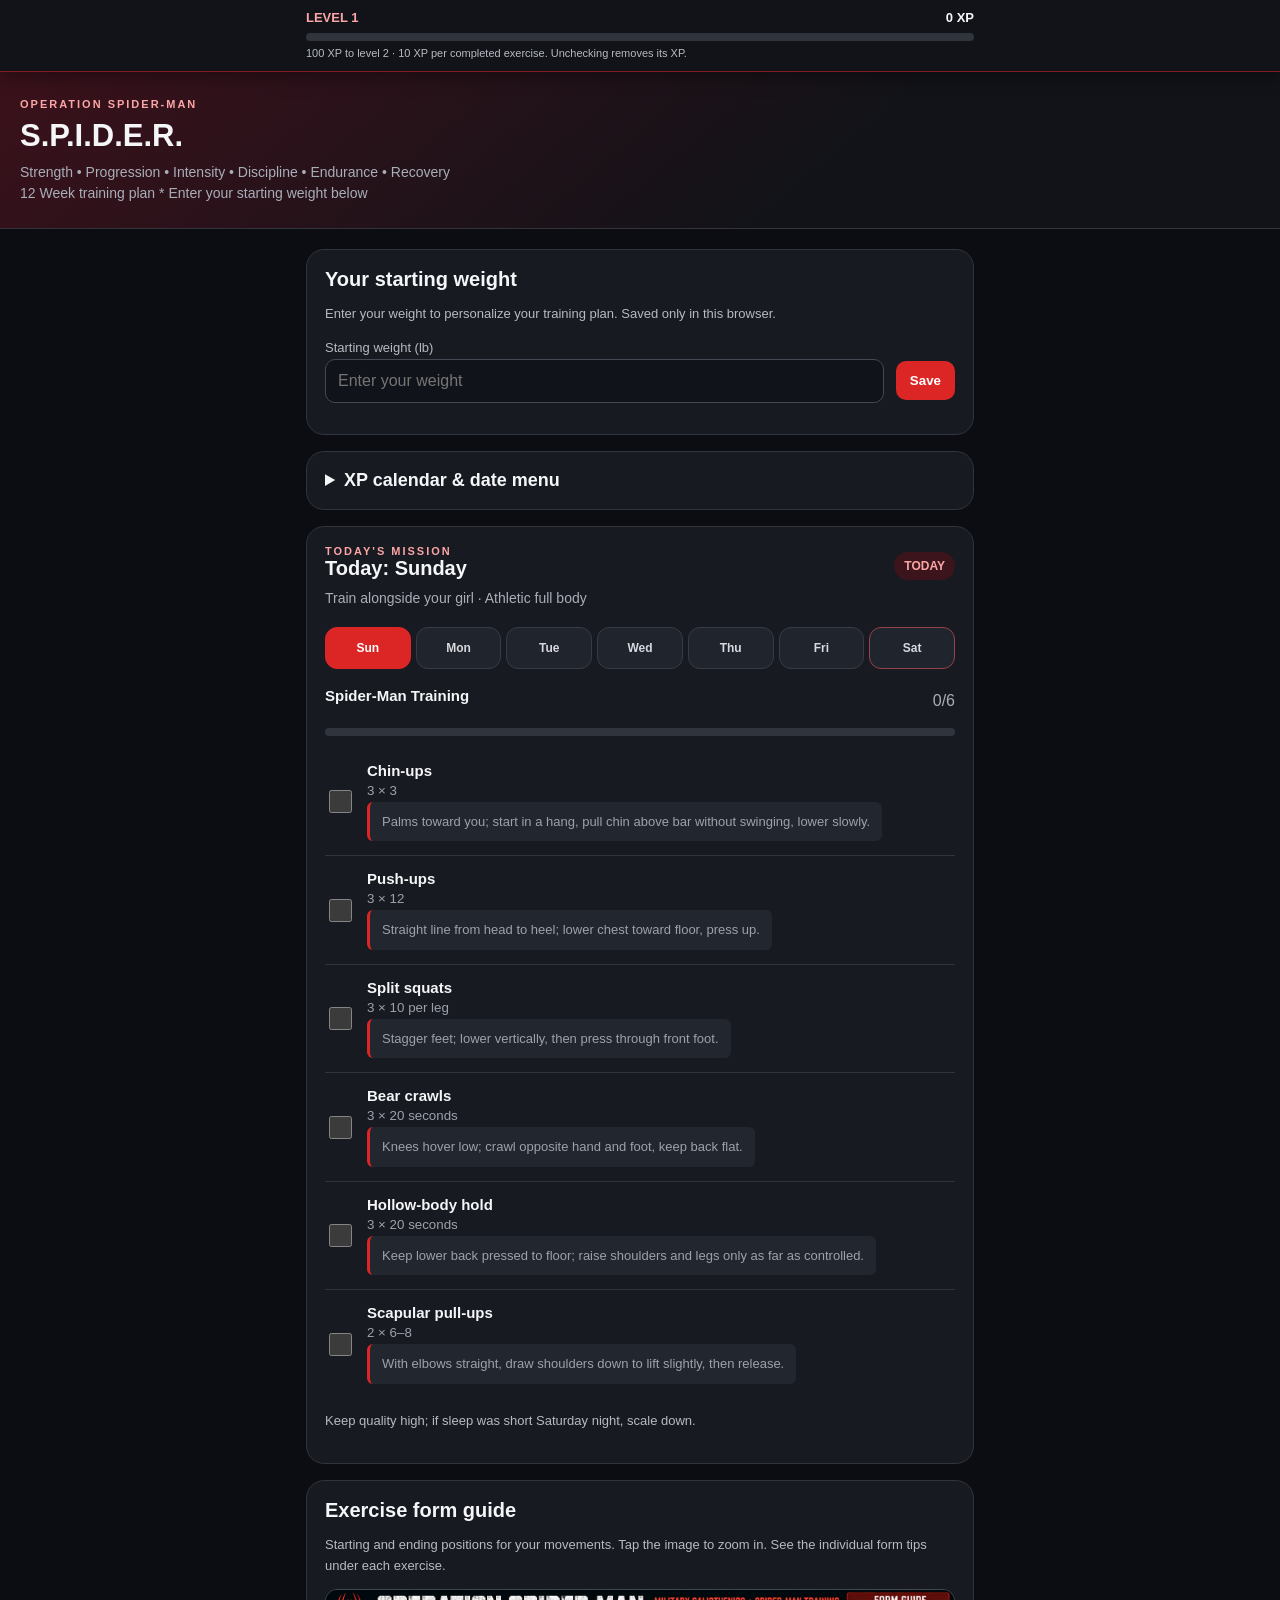
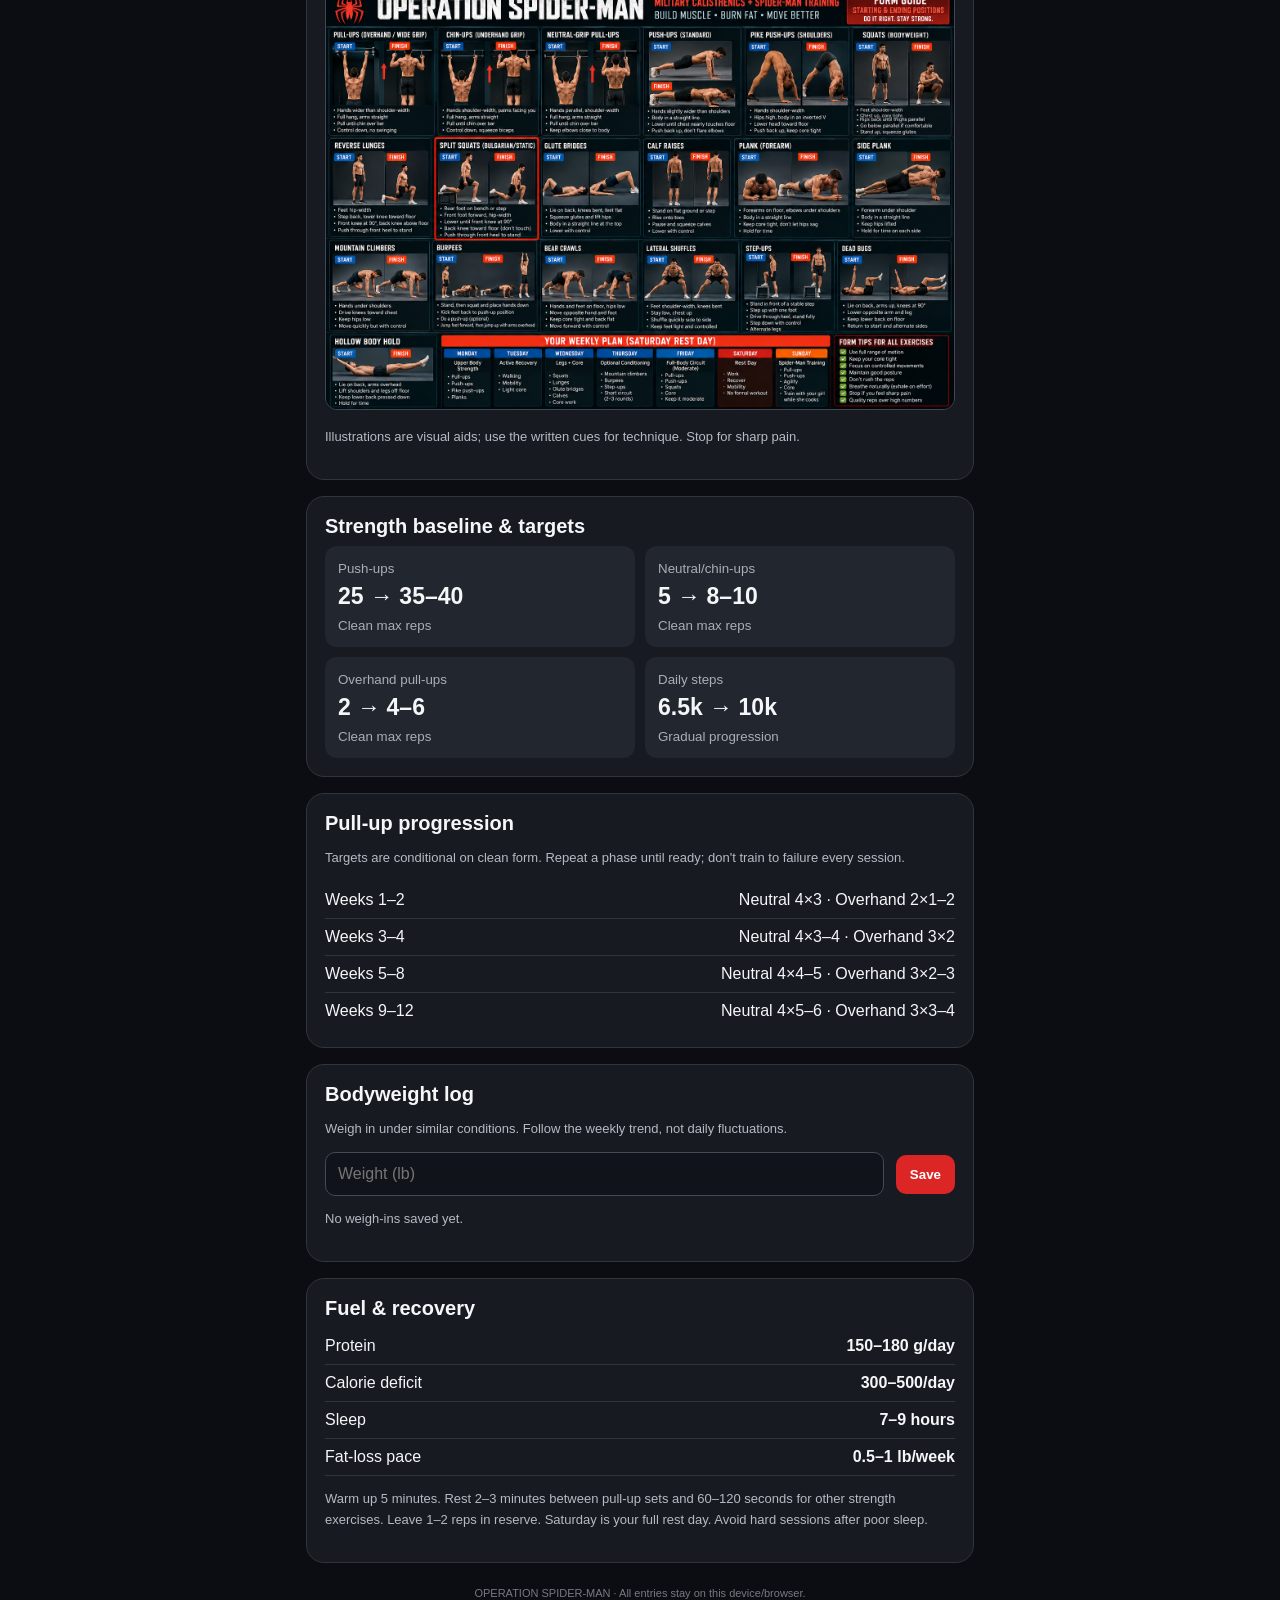
==== commit 36dfcbc9: "Let each user save a personal starting weight" ====
--- a/Operation-Spiderman-APP.html
+++ b/Operation-Spiderman-APP.html
@@ -1 +1 @@
-<!doctype html><html lang="en"><head><meta charset="utf-8"><meta name="viewport" content="width=device-width,initial-scale=1,viewport-fit=cover"><meta name="theme-color" content="#111318"><meta name="apple-mobile-web-app-capable" content="yes"><meta name="apple-mobile-web-app-status-bar-style" content="black-translucent"><meta name="apple-mobile-web-app-title" content="Spider-Man Fit"><title>Operation Spider-Man</title><style>:root{color-scheme:dark;font-family:-apple-system,BlinkMacSystemFont,'Segoe UI',sans-serif}*{box-sizing:border-box}body{margin:0;background:#0b0d12;color:#f5f6f8}header{background:linear-gradient(140deg,#3b111b,#111318 65%);padding:calc(env(safe-area-inset-top) + 26px) 20px 24px;border-bottom:1px solid #35333a}.eyebrow{color:#fca5a5;font-size:11px;font-weight:800;letter-spacing:2px}.heading{font-size:31px;font-weight:900;margin:8px 0}.sub{color:#a9aeb8;font-size:14px;line-height:1.5}main{max-width:700px;margin:auto;padding:20px 16px 90px}.panel{background:#171a21;border:1px solid #30343c;border-radius:18px;padding:18px;margin-bottom:16px}.row{display:flex;align-items:center;justify-content:space-between;gap:12px}.muted{color:#a9aeb8}.pill{font-size:12px;border-radius:99px;padding:7px 10px;background:#3b151b;color:#fca5a5;font-weight:700}.days{display:grid;grid-template-columns:repeat(7,1fr);gap:5px;margin:18px 0}.day{background:#20242c;color:#d7d9de;border:1px solid #373b45;border-radius:12px;padding:13px 0;font-weight:750;font-size:12px}.day.active{background:#dc2626;border-color:#dc2626;color:#fff}.day.rest{border-color:#99404b}.exercise{display:flex;gap:12px;align-items:center;border-bottom:1px solid #30343c;padding:14px 0;cursor:pointer}.exercise:last-child{border:0}.exercise input{accent-color:#dc2626;width:23px;height:23px;flex:none}.exercise strong{display:block;font-size:15px}.exercise small{display:block;color:#9ca2ac;margin-top:4px}.exercise.done strong{text-decoration:line-through;color:#8c929c}.progress{height:8px;border-radius:9px;background:#30343c;overflow:hidden;margin:12px 0}.fill{height:100%;background:#dc2626;transition:width .2s}.statgrid{display:grid;grid-template-columns:repeat(2,1fr);gap:10px}.stat{background:#22262e;border-radius:12px;padding:13px}.stat b{display:block;font-size:23px;margin:6px 0}.stat small{color:#a9aeb8}.control{width:100%;border-radius:10px;background:#101319;border:1px solid #434955;color:white;padding:12px;font-size:16px}.action{background:#dc2626;border:0;border-radius:10px;padding:12px 14px;color:#fff;font-weight:800;cursor:pointer}.line{display:grid;grid-template-columns:1fr auto;gap:12px;padding:9px 0;border-bottom:1px solid #30343c}.line:last-child{border:0}.note{font-size:13px;color:#b6bac2;line-height:1.6}.footer{text-align:center;color:#747b85;font-size:11px;margin-top:24px}h2{margin:0 0 8px;font-size:20px}h3{font-size:15px;margin:0 0 12px}button:focus-visible,input:focus-visible{outline:2px solid #fca5a5;outline-offset:2px}.formpic{width:100%;height:auto;border-radius:12px;border:1px solid #414650}.formtip{border-left:3px solid #dc2626;padding:10px 12px;background:#22262e;border-radius:6px;margin-top:10px;font-size:13px;line-height:1.5}.xpbar{position:sticky;top:0;z-index:100;background:#111318;border-bottom:1px solid #7f1d1d;padding:calc(env(safe-area-inset-top) + 10px) 16px 10px;box-shadow:0 4px 18px #0006}.xpinner{max-width:668px;margin:auto}.xprow{display:flex;align-items:center;justify-content:space-between;gap:12px;font-size:13px}.xplevel{color:#fca5a5;font-weight:800}.xptrack{height:8px;background:#30343c;border-radius:9px;overflow:hidden;margin:8px 0 5px}.xpfill{height:100%;background:#dc2626;transition:width .2s}.xpnote{font-size:11px;color:#b6bac2;line-height:1.4}.xptotal{font-weight:800}header{padding-top:26px}@media(prefers-reduced-motion:reduce){.xpfill{transition:none}}.calendar-menu summary{cursor:pointer;font-weight:800;font-size:18px}.calendar-menu[open] summary{margin-bottom:16px}.calendar-controls{display:flex;align-items:center;justify-content:space-between;gap:8px;margin:14px 0}.calendar-controls button,.calendar-today{background:#30161c;color:#fff;border:1px solid #8b303b;border-radius:8px;padding:10px;cursor:pointer}.calendar-grid{display:grid;grid-template-columns:repeat(7,minmax(0,1fr));gap:5px}.calendar-weekday{text-align:center;font-size:11px;color:#b6bac2;padding:5px 0}.calendar-date{min-height:53px;padding:5px 1px;border:1px solid #66232d;border-radius:8px;background:var(--heat);color:#fff;cursor:pointer;font-size:13px}.calendar-date small{display:block;font-size:9px;margin-top:4px}.calendar-date[aria-pressed=true]{outline:2px solid #fff;outline-offset:1px}.calendar-date:disabled{opacity:.45;cursor:default}.calendar-date.is-today{border-bottom:3px solid #fca5a5}.calendar-legend{display:flex;gap:5px;align-items:center;font-size:11px;margin:14px 0;color:#b6bac2}.calendar-swatch{width:22px;height:12px;border-radius:3px}.calendar-date-input{margin-top:12px;max-width:240px;color-scheme:dark}.calendar-best{font-size:13px;line-height:1.7;padding-left:22px}.calendar-best button{background:none;border:0;color:#fca5a5;text-align:left;cursor:pointer;font:inherit;text-decoration:underline}.selected-date{font-size:13px;color:#fca5a5;margin:12px 0}</style><link rel="icon" type="image/png" sizes="32x32" href="favicon.png"><link rel="apple-touch-icon" sizes="180x180" href="apple-touch-icon.png"><link rel="manifest" href="site.webmanifest"></head><body><aside class="xpbar" aria-label="Workout experience"><div class="xpinner"><div class="xprow"><span class="xplevel" id="xpLevel">LEVEL 1</span><span class="xptotal" id="xpTotal" aria-live="polite" aria-atomic="true">0 XP</span></div><div class="xptrack" id="xpProgress" role="progressbar" aria-label="Progress to next level" aria-valuemin="0" aria-valuemax="100" aria-valuenow="0"><div class="xpfill" id="xpFill"></div></div><div class="xpnote"><span id="xpNext">100 XP to level 2</span> · 10 XP per completed exercise. Unchecking removes its XP.</div></div></aside><header><div class="eyebrow">OPERATION SPIDER-MAN</div><div class="heading">S.P.I.D.E.R.</div><div class="sub">Strength • Progression • Intensity • Discipline • Endurance • Recovery<br>12 Week training plan * Starting weight: 209 lb</div></header><main><details class="panel calendar-menu" id="calendarMenu"><summary>XP calendar &amp; date menu</summary><label for="workoutDate" class="note">Choose workout date</label><br><input id="workoutDate" class="control calendar-date-input" type="date"><div class="calendar-controls"><button id="previousMonth" aria-label="Previous month">‹</button><strong id="calendarMonth"></strong><button id="nextMonth" aria-label="Next month">›</button><button class="calendar-today" id="calendarToday">Today</button></div><div class="calendar-grid" id="xpCalendar" aria-label="Daily XP calendar"></div><div class="calendar-legend">Less XP <span class="calendar-swatch" style="background:#251217"></span><span class="calendar-swatch" style="background:#641b27"></span><span class="calendar-swatch" style="background:#a92335"></span><span class="calendar-swatch" style="background:#e53946"></span> More XP</div><p class="note" id="calendarStats"></p><h3>Your highest-XP days</h3><ol class="calendar-best" id="bestDays"></ol><p class="note">10 XP per exercise; rest breaks earn no XP. Select past dates to update your log. Future dates are view-only.</p></details><section class="panel"><div class="row"><div><div class="eyebrow">TODAY'S MISSION</div><h2 id="todayTitle">Loading…</h2></div><span class="pill" id="todayBadge">READY</span></div><div class="sub" id="todaySub"></div><div class="days" id="days"></div><div class="row"><h3 id="workoutName"></h3><span class="muted" id="count"></span></div><div class="progress"><div class="fill" id="fill"></div></div><div id="exercises"></div><p class="note" id="workoutNote"></p></section><section class="panel"><h2>Exercise form guide</h2><p class="note">Starting and ending positions for your movements. Tap the image to zoom in. See the individual form tips under each exercise.</p><a href="form-guide.png?v=30b2a84de830" target="_blank" rel="noopener"><img class="formpic" src="form-guide.png?v=30b2a84de830" alt="Exercise form illustrations with start and finish positions" loading="lazy"></a><p class="note">Illustrations are visual aids; use the written cues for technique. Stop for sharp pain.</p></section><section class="panel"><h2>Strength baseline & targets</h2><div class="statgrid"><div class="stat"><small>Push-ups</small><b>25 → 35–40</b><small>Clean max reps</small></div><div class="stat"><small>Neutral/chin-ups</small><b>5 → 8–10</b><small>Clean max reps</small></div><div class="stat"><small>Overhand pull-ups</small><b>2 → 4–6</b><small>Clean max reps</small></div><div class="stat"><small>Daily steps</small><b>6.5k → 10k</b><small>Gradual progression</small></div></div></section><section class="panel"><h2>Pull-up progression</h2><p class="note">Targets are conditional on clean form. Repeat a phase until ready; don't train to failure every session.</p><div class="line"><span>Weeks 1–2</span><span>Neutral 4×3 · Overhand 2×1–2</span></div><div class="line"><span>Weeks 3–4</span><span>Neutral 4×3–4 · Overhand 3×2</span></div><div class="line"><span>Weeks 5–8</span><span>Neutral 4×4–5 · Overhand 3×2–3</span></div><div class="line"><span>Weeks 9–12</span><span>Neutral 4×5–6 · Overhand 3×3–4</span></div></section><section class="panel"><h2>Bodyweight log</h2><p class="note">Weigh in under similar conditions. Follow the weekly trend, not daily fluctuations.</p><div class="row"><input id="weight" class="control" type="number" min="70" max="700" step="0.1" placeholder="Weight (lb)" aria-label="Weight in pounds"><button class="action" id="saveWeight">Save</button></div><p id="weightStatus" class="note"></p><div id="weightHistory"></div></section><section class="panel"><h2>Fuel & recovery</h2><div class="line"><span>Protein</span><b>150–180 g/day</b></div><div class="line"><span>Calorie deficit</span><b>300–500/day</b></div><div class="line"><span>Sleep</span><b>7–9 hours</b></div><div class="line"><span>Fat-loss pace</span><b>0.5–1 lb/week</b></div><p class="note">Warm up 5 minutes. Rest 2–3 minutes between pull-up sets and 60–120 seconds for other strength exercises. Leave 1–2 reps in reserve. Saturday is your full rest day. Avoid hard sessions after poor sleep.</p></section><div class="footer">OPERATION SPIDER-MAN · All entries stay on this device/browser.</div></main><script>const plan=[{day:'Sunday',name:'Spider-Man Training',sub:'Train alongside your girl · Athletic full body',ex:[['Chin-ups','3 × 3'],['Push-ups','3 × 12'],['Split squats','3 × 10 per leg'],['Bear crawls','3 × 20 seconds'],['Hollow-body hold','3 × 20 seconds'],['Scapular pull-ups','2 × 6–8']],note:'Keep quality high; if sleep was short Saturday night, scale down.'},{day:'Monday',name:'Upper Body Strength',sub:'Pull-ups · Push-ups · Shoulders · Core',ex:[['Neutral-grip pull-ups','4 × 3'],['Standard push-ups','3 × 12–15'],['Overhand pull-ups','2 × 1–2'],['Pike push-ups','2 × 6–8'],['Forearm plank','3 × 30–45 seconds']],note:'Rest 2–3 minutes between pull-up sets. Do not chase failure.'},{day:'Tuesday',name:'Active Recovery',sub:'Walk and restore mobility',ex:[['Brisk walking','25–40 minutes'],['Hip and shoulder mobility','5–10 minutes']],note:'Easy effort. Build toward 8,000–10,000 steps over time.'},{day:'Wednesday',name:'Military Legs + Core',sub:'Lower-body strength and trunk stability',ex:[['Bodyweight squats','3 × 18–25'],['Reverse lunges','3 × 10 per leg'],['Single-leg glute bridges','3 × 8 per leg'],['Calf raises','3 × 20'],['Dead bugs','3 × 10 per side'],['Side planks','2 × 30 seconds per side']],note:'Control every rep. Make exercises harder before adding endless repetitions.'},{day:'Thursday',name:'Optional Conditioning',sub:'Short military cardio circuit',ex:[['March or jog in place','60 seconds'],['Mountain climbers','20 total'],['Step-ups','10 per leg'],['Burpees (step-back allowed)','5'],['Rest','90 seconds']],note:'Do 2–3 rounds at a controlled pace. Skip if recovery is poor.'},{day:'Friday',name:'Moderate Military Circuit',sub:'Strength endurance before Friday night',ex:[['Neutral-grip pull-ups','2 reps'],['Push-ups','10 reps'],['Squats','15 reps'],['Mountain climbers','20 total'],['Forearm plank','30 seconds']],note:'2 rounds, 90–120 seconds between rounds. This is optional if you are fatigued; do not push to failure.'},{day:'Saturday',name:'FULL REST DAY',sub:'Work your shift · Lounge · Recover',ex:[],note:'No scheduled workout. Relax, eat well, and recover without guilt.'}];const cues={'Chin-ups':'Palms toward you; start in a hang, pull chin above bar without swinging, lower slowly.','Neutral-grip pull-ups':'Palms face each other; pull elbows down toward ribs and lower under control.','Overhand pull-ups':'Palms away; use a comfortable width and pull without swinging.','Standard push-ups':'Straight line from head to heel; lower chest toward floor, press up.','Push-ups':'Straight line from head to heel; lower chest toward floor, press up.','Pike push-ups':'Hips high in an inverted V; lower head between hands, press up.','Bodyweight squats':'Feet shoulder-width; squat with heels down and knees tracking over toes, then stand.','Squats':'Sit down between hips with heels planted, then stand tall.','Reverse lunges':'Step back and lower under control, then push through front foot to stand.','Split squats':'Stagger feet; lower vertically, then press through front foot.','Single-leg glute bridges':'One foot planted; lift hips without arching back, then lower.','Calf raises':'Rise onto toes, pause, lower slowly.','Dead bugs':'Opposite arm and leg extend while lower back stays gently pressed down.','Forearm plank':'Elbows under shoulders; body straight, brace and breathe.','Side planks':'Elbow under shoulder; lift hips into a straight line.','Mountain climbers':'Start in high plank; alternate driving knees forward without bouncing hips.','Step-ups':'Step onto stable platform; straighten standing leg and step down slowly.','Burpees (step-back allowed)':'Hands to floor, step back to plank, step forward, stand tall.','Bear crawls':'Knees hover low; crawl opposite hand and foot, keep back flat.','Hollow-body hold':'Keep lower back pressed to floor; raise shoulders and legs only as far as controlled.','Scapular pull-ups':'With elbows straight, draw shoulders down to lift slightly, then release.'};const $=id=>document.getElementById(id);let selectedDate=new Date();selectedDate.setHours(12,0,0,0);let selected=selectedDate.getDay();let calendarMonth=new Date(selectedDate.getFullYear(),selectedDate.getMonth(),1,12);let checks=JSON.parse(localStorage.getItem('spiderman-checks')||'{}');let weights=JSON.parse(localStorage.getItem('spiderman-weights')||'[]');function dateKey(d){return [d.getFullYear(),String(d.getMonth()+1).padStart(2,'0'),String(d.getDate()).padStart(2,'0')].join('-')}function key(){const d=selectedDate;return [d.getFullYear(),String(d.getMonth()+1).padStart(2,'0'),String(d.getDate()).padStart(2,'0')].join('-')}function render(){renderXP();const p=plan[selected],today=new Date().getDay();$('todayTitle').textContent=key()===dateKey(new Date())?'Today: '+p.day:p.day+' · '+selectedDate.toLocaleDateString(undefined,{month:'short',day:'numeric',year:'numeric'});$('todayBadge').textContent=selected===6?'REST':key()===dateKey(new Date())?'TODAY':'PLAN';$('todaySub').textContent=p.sub;$('days').innerHTML=plan.map((v,i)=>'<button class="day '+(selected===i?'active ':'')+(i===6?'rest':'')+'" data-day="'+i+'">'+v.day.slice(0,3)+'</button>').join('');document.querySelectorAll('[data-day]').forEach(b=>b.onclick=()=>{const d=new Date(selectedDate);d.setDate(d.getDate()+Number(b.dataset.day)-selected);selectDate(d)});$('workoutName').textContent=p.name;const ck=checks[key()+'-'+selected]||{};let done=p.ex.filter((_,i)=>ck[i]).length;$('count').textContent=p.ex.length?done+'/'+p.ex.length:'Recovery';$('fill').style.width=(p.ex.length?100*done/p.ex.length:100)+'%';$('exercises').innerHTML=p.ex.map((e,i)=>'<label class="exercise '+(ck[i]?'done':'')+'"><input type="checkbox" data-ex="'+i+'" '+(ck[i]?'checked':'')+(key()>dateKey(new Date())?' disabled':'')+'><span><strong>'+e[0]+'</strong><small>'+e[1]+'</small><small class="formtip">'+(cues[e[0]]||'Use controlled movement and comfortable alignment.')+'</small></span></label>').join('');document.querySelectorAll('[data-ex]').forEach(c=>c.onchange=()=>{const k=key()+'-'+selected;checks[k]??={};checks[k][c.dataset.ex]=c.checked;localStorage.setItem('spiderman-checks',JSON.stringify(checks));render()});$('workoutNote').textContent=p.note;renderCalendar()}function calculateXP(savedChecks){let total=0;for(const [entry,completed] of Object.entries(savedChecks)){const match=entry.match(/^\d{4}-\d{2}-\d{2}-([0-6])$/);if(!match||!completed||typeof completed!=='object')continue;const workout=plan[Number(match[1])];workout.ex.forEach((exercise,index)=>{if(completed[index]===true&&exercise[0]!=='Rest')total+=10})}return {total,level:Math.floor(total/100)+1,progress:total%100}}function renderXP(){const xp=calculateXP(checks);$('xpLevel').textContent='LEVEL '+xp.level;$('xpTotal').textContent=xp.total+' XP';$('xpFill').style.width=xp.progress+'%';$('xpProgress').setAttribute('aria-valuenow',String(xp.progress));$('xpProgress').setAttribute('aria-valuetext',xp.progress+' of 100 XP toward level '+(xp.level+1));$('xpNext').textContent=(100-xp.progress)+' XP to level '+(xp.level+1)}function renderWeights(){$('weightHistory').innerHTML=weights.slice(-6).reverse().map(w=>'<div class="line"><span>'+w.date+'</span><b>'+w.value+' lb</b></div>').join('');$('weightStatus').textContent=weights.length?'Latest: '+weights[weights.length-1].value+' lb · Starting: 209 lb':'No weigh-ins saved yet.'}$('saveWeight').onclick=()=>{const n=Number($('weight').value);if(!Number.isFinite(n)||n<70||n>700){$('weightStatus').textContent='Enter a valid weight in pounds.';return}weights.push({date:dateKey(new Date()),value:n});localStorage.setItem('spiderman-weights',JSON.stringify(weights));$('weight').value='';renderWeights()};function dailyXP(savedChecks){const result={};for(const [entry,completed] of Object.entries(savedChecks)){const match=entry.match(/^(\d{4}-\d{2}-\d{2})-([0-6])$/);if(!match||!completed||typeof completed!=='object')continue;let points=0;plan[Number(match[2])].ex.forEach((exercise,index)=>{if(completed[index]===true&&exercise[0]!=='Rest')points+=10});result[match[1]]=(result[match[1]]||0)+points}return result}function parseDate(value){if(!/^\d{4}-\d{2}-\d{2}$/.test(value))return null;const [y,m,d]=value.split('-').map(Number);const date=new Date(y,m-1,d,12);return dateKey(date)===value?date:null}function selectDate(date){selectedDate=date;selected=selectedDate.getDay();calendarMonth=new Date(date.getFullYear(),date.getMonth(),1,12);render()}function heatColor(points,max){if(!points)return '#251217';const ratio=points/Math.max(max,10);return ratio<=.25?'#641b27':ratio<=.5?'#8c2030':ratio<=.75?'#b9273a':'#e53946'}function renderCalendar(){const totals=dailyXP(checks);const highest=Math.max(10,...Object.values(totals));const y=calendarMonth.getFullYear(),m=calendarMonth.getMonth();$('workoutDate').value=key();$('calendarMonth').textContent=calendarMonth.toLocaleDateString(undefined,{month:'long',year:'numeric'});let markup=['Sun','Mon','Tue','Wed','Thu','Fri','Sat'].map(day=>'<span class="calendar-weekday">'+day+'</span>').join('');for(let i=0;i<calendarMonth.getDay();i++)markup+='<span></span>';let monthXP=0;for(let day=1;day<=new Date(y,m+1,0).getDate();day++){const d=new Date(y,m,day,12),date=dateKey(d),xp=totals[date]||0;monthXP+=xp;markup+='<button class="calendar-date '+(date===dateKey(new Date())?'is-today':'')+'" style="--heat:'+heatColor(xp,highest)+'" data-date="'+date+'" aria-pressed="'+(date===key())+'" aria-label="'+date+', '+xp+' XP"><span>'+day+'</span><small>'+xp+' XP</small></button>'}$('xpCalendar').innerHTML=markup;$('xpCalendar').querySelectorAll('[data-date]').forEach(button=>button.onclick=()=>selectDate(parseDate(button.dataset.date)));$('calendarStats').textContent='Selected day: '+(totals[key()]||0)+' XP · This month: '+monthXP+' XP. Colors are relative to your highest-XP day.';const best=Object.entries(totals).filter(([,xp])=>xp>0).sort((a,b)=>b[1]-a[1]||b[0].localeCompare(a[0])).slice(0,5);$('bestDays').innerHTML=best.length?best.map(([date,xp])=>'<li><button data-best="'+date+'">'+parseDate(date).toLocaleDateString(undefined,{month:'short',day:'numeric',year:'numeric'})+' — '+xp+' XP</button></li>').join(''):'<li>Complete an exercise to start your XP history.</li>';$('bestDays').querySelectorAll('[data-best]').forEach(button=>button.onclick=()=>selectDate(parseDate(button.dataset.best)))}$('workoutDate').onchange=()=>{const date=parseDate($('workoutDate').value);if(date)selectDate(date)};$('previousMonth').onclick=()=>{calendarMonth.setMonth(calendarMonth.getMonth()-1);renderCalendar()};$('nextMonth').onclick=()=>{calendarMonth.setMonth(calendarMonth.getMonth()+1);renderCalendar()};$('calendarToday').onclick=()=>{const now=new Date();now.setHours(12,0,0,0);selectDate(now)};render();renderWeights();</script></body></html>
+<!doctype html><html lang="en"><head><meta charset="utf-8"><meta name="viewport" content="width=device-width,initial-scale=1,viewport-fit=cover"><meta name="theme-color" content="#111318"><meta name="apple-mobile-web-app-capable" content="yes"><meta name="apple-mobile-web-app-status-bar-style" content="black-translucent"><meta name="apple-mobile-web-app-title" content="Spider-Man Fit"><title>Operation Spider-Man</title><style>:root{color-scheme:dark;font-family:-apple-system,BlinkMacSystemFont,'Segoe UI',sans-serif}*{box-sizing:border-box}body{margin:0;background:#0b0d12;color:#f5f6f8}header{background:linear-gradient(140deg,#3b111b,#111318 65%);padding:calc(env(safe-area-inset-top) + 26px) 20px 24px;border-bottom:1px solid #35333a}.eyebrow{color:#fca5a5;font-size:11px;font-weight:800;letter-spacing:2px}.heading{font-size:31px;font-weight:900;margin:8px 0}.sub{color:#a9aeb8;font-size:14px;line-height:1.5}main{max-width:700px;margin:auto;padding:20px 16px 90px}.panel{background:#171a21;border:1px solid #30343c;border-radius:18px;padding:18px;margin-bottom:16px}.row{display:flex;align-items:center;justify-content:space-between;gap:12px}.muted{color:#a9aeb8}.pill{font-size:12px;border-radius:99px;padding:7px 10px;background:#3b151b;color:#fca5a5;font-weight:700}.days{display:grid;grid-template-columns:repeat(7,1fr);gap:5px;margin:18px 0}.day{background:#20242c;color:#d7d9de;border:1px solid #373b45;border-radius:12px;padding:13px 0;font-weight:750;font-size:12px}.day.active{background:#dc2626;border-color:#dc2626;color:#fff}.day.rest{border-color:#99404b}.exercise{display:flex;gap:12px;align-items:center;border-bottom:1px solid #30343c;padding:14px 0;cursor:pointer}.exercise:last-child{border:0}.exercise input{accent-color:#dc2626;width:23px;height:23px;flex:none}.exercise strong{display:block;font-size:15px}.exercise small{display:block;color:#9ca2ac;margin-top:4px}.exercise.done strong{text-decoration:line-through;color:#8c929c}.progress{height:8px;border-radius:9px;background:#30343c;overflow:hidden;margin:12px 0}.fill{height:100%;background:#dc2626;transition:width .2s}.statgrid{display:grid;grid-template-columns:repeat(2,1fr);gap:10px}.stat{background:#22262e;border-radius:12px;padding:13px}.stat b{display:block;font-size:23px;margin:6px 0}.stat small{color:#a9aeb8}.control{width:100%;border-radius:10px;background:#101319;border:1px solid #434955;color:white;padding:12px;font-size:16px}.action{background:#dc2626;border:0;border-radius:10px;padding:12px 14px;color:#fff;font-weight:800;cursor:pointer}.line{display:grid;grid-template-columns:1fr auto;gap:12px;padding:9px 0;border-bottom:1px solid #30343c}.line:last-child{border:0}.note{font-size:13px;color:#b6bac2;line-height:1.6}.footer{text-align:center;color:#747b85;font-size:11px;margin-top:24px}h2{margin:0 0 8px;font-size:20px}h3{font-size:15px;margin:0 0 12px}button:focus-visible,input:focus-visible{outline:2px solid #fca5a5;outline-offset:2px}.formpic{width:100%;height:auto;border-radius:12px;border:1px solid #414650}.formtip{border-left:3px solid #dc2626;padding:10px 12px;background:#22262e;border-radius:6px;margin-top:10px;font-size:13px;line-height:1.5}.xpbar{position:sticky;top:0;z-index:100;background:#111318;border-bottom:1px solid #7f1d1d;padding:calc(env(safe-area-inset-top) + 10px) 16px 10px;box-shadow:0 4px 18px #0006}.xpinner{max-width:668px;margin:auto}.xprow{display:flex;align-items:center;justify-content:space-between;gap:12px;font-size:13px}.xplevel{color:#fca5a5;font-weight:800}.xptrack{height:8px;background:#30343c;border-radius:9px;overflow:hidden;margin:8px 0 5px}.xpfill{height:100%;background:#dc2626;transition:width .2s}.xpnote{font-size:11px;color:#b6bac2;line-height:1.4}.xptotal{font-weight:800}header{padding-top:26px}@media(prefers-reduced-motion:reduce){.xpfill{transition:none}}.calendar-menu summary{cursor:pointer;font-weight:800;font-size:18px}.calendar-menu[open] summary{margin-bottom:16px}.calendar-controls{display:flex;align-items:center;justify-content:space-between;gap:8px;margin:14px 0}.calendar-controls button,.calendar-today{background:#30161c;color:#fff;border:1px solid #8b303b;border-radius:8px;padding:10px;cursor:pointer}.calendar-grid{display:grid;grid-template-columns:repeat(7,minmax(0,1fr));gap:5px}.calendar-weekday{text-align:center;font-size:11px;color:#b6bac2;padding:5px 0}.calendar-date{min-height:53px;padding:5px 1px;border:1px solid #66232d;border-radius:8px;background:var(--heat);color:#fff;cursor:pointer;font-size:13px}.calendar-date small{display:block;font-size:9px;margin-top:4px}.calendar-date[aria-pressed=true]{outline:2px solid #fff;outline-offset:1px}.calendar-date:disabled{opacity:.45;cursor:default}.calendar-date.is-today{border-bottom:3px solid #fca5a5}.calendar-legend{display:flex;gap:5px;align-items:center;font-size:11px;margin:14px 0;color:#b6bac2}.calendar-swatch{width:22px;height:12px;border-radius:3px}.calendar-date-input{margin-top:12px;max-width:240px;color-scheme:dark}.calendar-best{font-size:13px;line-height:1.7;padding-left:22px}.calendar-best button{background:none;border:0;color:#fca5a5;text-align:left;cursor:pointer;font:inherit;text-decoration:underline}.selected-date{font-size:13px;color:#fca5a5;margin:12px 0}</style><link rel="icon" type="image/png" sizes="32x32" href="favicon.png"><link rel="apple-touch-icon" sizes="180x180" href="apple-touch-icon.png"><link rel="manifest" href="site.webmanifest"></head><body><aside class="xpbar" aria-label="Workout experience"><div class="xpinner"><div class="xprow"><span class="xplevel" id="xpLevel">LEVEL 1</span><span class="xptotal" id="xpTotal" aria-live="polite" aria-atomic="true">0 XP</span></div><div class="xptrack" id="xpProgress" role="progressbar" aria-label="Progress to next level" aria-valuemin="0" aria-valuemax="100" aria-valuenow="0"><div class="xpfill" id="xpFill"></div></div><div class="xpnote"><span id="xpNext">100 XP to level 2</span> · 10 XP per completed exercise. Unchecking removes its XP.</div></div></aside><header><div class="eyebrow">OPERATION SPIDER-MAN</div><div class="heading">S.P.I.D.E.R.</div><div class="sub">Strength • Progression • Intensity • Discipline • Endurance • Recovery<br>12 Week training plan * <span id="startingWeightLabel">Enter your starting weight below</span></div></header><main><section class="panel"><h2>Your starting weight</h2><p class="note">Enter your weight to personalize your training plan. Saved only in this browser.</p><label for="startingWeight" class="note">Starting weight (lb)</label><div class="row"><input id="startingWeight" class="control" type="number" min="70" max="700" step="0.1" placeholder="Enter your weight" inputmode="decimal"><button class="action" id="saveStartingWeight">Save</button></div><p id="startingWeightStatus" class="note" role="status"></p></section><details class="panel calendar-menu" id="calendarMenu"><summary>XP calendar &amp; date menu</summary><label for="workoutDate" class="note">Choose workout date</label><br><input id="workoutDate" class="control calendar-date-input" type="date"><div class="calendar-controls"><button id="previousMonth" aria-label="Previous month">‹</button><strong id="calendarMonth"></strong><button id="nextMonth" aria-label="Next month">›</button><button class="calendar-today" id="calendarToday">Today</button></div><div class="calendar-grid" id="xpCalendar" aria-label="Daily XP calendar"></div><div class="calendar-legend">Less XP <span class="calendar-swatch" style="background:#251217"></span><span class="calendar-swatch" style="background:#641b27"></span><span class="calendar-swatch" style="background:#a92335"></span><span class="calendar-swatch" style="background:#e53946"></span> More XP</div><p class="note" id="calendarStats"></p><h3>Your highest-XP days</h3><ol class="calendar-best" id="bestDays"></ol><p class="note">10 XP per exercise; rest breaks earn no XP. Select past dates to update your log. Future dates are view-only.</p></details><section class="panel"><div class="row"><div><div class="eyebrow">TODAY'S MISSION</div><h2 id="todayTitle">Loading…</h2></div><span class="pill" id="todayBadge">READY</span></div><div class="sub" id="todaySub"></div><div class="days" id="days"></div><div class="row"><h3 id="workoutName"></h3><span class="muted" id="count"></span></div><div class="progress"><div class="fill" id="fill"></div></div><div id="exercises"></div><p class="note" id="workoutNote"></p></section><section class="panel"><h2>Exercise form guide</h2><p class="note">Starting and ending positions for your movements. Tap the image to zoom in. See the individual form tips under each exercise.</p><a href="form-guide.png?v=30b2a84de830" target="_blank" rel="noopener"><img class="formpic" src="form-guide.png?v=30b2a84de830" alt="Exercise form illustrations with start and finish positions" loading="lazy"></a><p class="note">Illustrations are visual aids; use the written cues for technique. Stop for sharp pain.</p></section><section class="panel"><h2>Strength baseline & targets</h2><div class="statgrid"><div class="stat"><small>Push-ups</small><b>25 → 35–40</b><small>Clean max reps</small></div><div class="stat"><small>Neutral/chin-ups</small><b>5 → 8–10</b><small>Clean max reps</small></div><div class="stat"><small>Overhand pull-ups</small><b>2 → 4–6</b><small>Clean max reps</small></div><div class="stat"><small>Daily steps</small><b>6.5k → 10k</b><small>Gradual progression</small></div></div></section><section class="panel"><h2>Pull-up progression</h2><p class="note">Targets are conditional on clean form. Repeat a phase until ready; don't train to failure every session.</p><div class="line"><span>Weeks 1–2</span><span>Neutral 4×3 · Overhand 2×1–2</span></div><div class="line"><span>Weeks 3–4</span><span>Neutral 4×3–4 · Overhand 3×2</span></div><div class="line"><span>Weeks 5–8</span><span>Neutral 4×4–5 · Overhand 3×2–3</span></div><div class="line"><span>Weeks 9–12</span><span>Neutral 4×5–6 · Overhand 3×3–4</span></div></section><section class="panel"><h2>Bodyweight log</h2><p class="note">Weigh in under similar conditions. Follow the weekly trend, not daily fluctuations.</p><div class="row"><input id="weight" class="control" type="number" min="70" max="700" step="0.1" placeholder="Weight (lb)" aria-label="Weight in pounds"><button class="action" id="saveWeight">Save</button></div><p id="weightStatus" class="note"></p><div id="weightHistory"></div></section><section class="panel"><h2>Fuel & recovery</h2><div class="line"><span>Protein</span><b>150–180 g/day</b></div><div class="line"><span>Calorie deficit</span><b>300–500/day</b></div><div class="line"><span>Sleep</span><b>7–9 hours</b></div><div class="line"><span>Fat-loss pace</span><b>0.5–1 lb/week</b></div><p class="note">Warm up 5 minutes. Rest 2–3 minutes between pull-up sets and 60–120 seconds for other strength exercises. Leave 1–2 reps in reserve. Saturday is your full rest day. Avoid hard sessions after poor sleep.</p></section><div class="footer">OPERATION SPIDER-MAN · All entries stay on this device/browser.</div></main><script>const plan=[{day:'Sunday',name:'Spider-Man Training',sub:'Train alongside your girl · Athletic full body',ex:[['Chin-ups','3 × 3'],['Push-ups','3 × 12'],['Split squats','3 × 10 per leg'],['Bear crawls','3 × 20 seconds'],['Hollow-body hold','3 × 20 seconds'],['Scapular pull-ups','2 × 6–8']],note:'Keep quality high; if sleep was short Saturday night, scale down.'},{day:'Monday',name:'Upper Body Strength',sub:'Pull-ups · Push-ups · Shoulders · Core',ex:[['Neutral-grip pull-ups','4 × 3'],['Standard push-ups','3 × 12–15'],['Overhand pull-ups','2 × 1–2'],['Pike push-ups','2 × 6–8'],['Forearm plank','3 × 30–45 seconds']],note:'Rest 2–3 minutes between pull-up sets. Do not chase failure.'},{day:'Tuesday',name:'Active Recovery',sub:'Walk and restore mobility',ex:[['Brisk walking','25–40 minutes'],['Hip and shoulder mobility','5–10 minutes']],note:'Easy effort. Build toward 8,000–10,000 steps over time.'},{day:'Wednesday',name:'Military Legs + Core',sub:'Lower-body strength and trunk stability',ex:[['Bodyweight squats','3 × 18–25'],['Reverse lunges','3 × 10 per leg'],['Single-leg glute bridges','3 × 8 per leg'],['Calf raises','3 × 20'],['Dead bugs','3 × 10 per side'],['Side planks','2 × 30 seconds per side']],note:'Control every rep. Make exercises harder before adding endless repetitions.'},{day:'Thursday',name:'Optional Conditioning',sub:'Short military cardio circuit',ex:[['March or jog in place','60 seconds'],['Mountain climbers','20 total'],['Step-ups','10 per leg'],['Burpees (step-back allowed)','5'],['Rest','90 seconds']],note:'Do 2–3 rounds at a controlled pace. Skip if recovery is poor.'},{day:'Friday',name:'Moderate Military Circuit',sub:'Strength endurance before Friday night',ex:[['Neutral-grip pull-ups','2 reps'],['Push-ups','10 reps'],['Squats','15 reps'],['Mountain climbers','20 total'],['Forearm plank','30 seconds']],note:'2 rounds, 90–120 seconds between rounds. This is optional if you are fatigued; do not push to failure.'},{day:'Saturday',name:'FULL REST DAY',sub:'Work your shift · Lounge · Recover',ex:[],note:'No scheduled workout. Relax, eat well, and recover without guilt.'}];const cues={'Chin-ups':'Palms toward you; start in a hang, pull chin above bar without swinging, lower slowly.','Neutral-grip pull-ups':'Palms face each other; pull elbows down toward ribs and lower under control.','Overhand pull-ups':'Palms away; use a comfortable width and pull without swinging.','Standard push-ups':'Straight line from head to heel; lower chest toward floor, press up.','Push-ups':'Straight line from head to heel; lower chest toward floor, press up.','Pike push-ups':'Hips high in an inverted V; lower head between hands, press up.','Bodyweight squats':'Feet shoulder-width; squat with heels down and knees tracking over toes, then stand.','Squats':'Sit down between hips with heels planted, then stand tall.','Reverse lunges':'Step back and lower under control, then push through front foot to stand.','Split squats':'Stagger feet; lower vertically, then press through front foot.','Single-leg glute bridges':'One foot planted; lift hips without arching back, then lower.','Calf raises':'Rise onto toes, pause, lower slowly.','Dead bugs':'Opposite arm and leg extend while lower back stays gently pressed down.','Forearm plank':'Elbows under shoulders; body straight, brace and breathe.','Side planks':'Elbow under shoulder; lift hips into a straight line.','Mountain climbers':'Start in high plank; alternate driving knees forward without bouncing hips.','Step-ups':'Step onto stable platform; straighten standing leg and step down slowly.','Burpees (step-back allowed)':'Hands to floor, step back to plank, step forward, stand tall.','Bear crawls':'Knees hover low; crawl opposite hand and foot, keep back flat.','Hollow-body hold':'Keep lower back pressed to floor; raise shoulders and legs only as far as controlled.','Scapular pull-ups':'With elbows straight, draw shoulders down to lift slightly, then release.'};const $=id=>document.getElementById(id);let selectedDate=new Date();selectedDate.setHours(12,0,0,0);let selected=selectedDate.getDay();let calendarMonth=new Date(selectedDate.getFullYear(),selectedDate.getMonth(),1,12);let checks=JSON.parse(localStorage.getItem('spiderman-checks')||'{}');let weights=JSON.parse(localStorage.getItem('spiderman-weights')||'[]');let startingWeight=Number(localStorage.getItem('spiderman-starting-weight'))||null;function dateKey(d){return [d.getFullYear(),String(d.getMonth()+1).padStart(2,'0'),String(d.getDate()).padStart(2,'0')].join('-')}function key(){const d=selectedDate;return [d.getFullYear(),String(d.getMonth()+1).padStart(2,'0'),String(d.getDate()).padStart(2,'0')].join('-')}function render(){renderXP();const p=plan[selected],today=new Date().getDay();$('todayTitle').textContent=key()===dateKey(new Date())?'Today: '+p.day:p.day+' · '+selectedDate.toLocaleDateString(undefined,{month:'short',day:'numeric',year:'numeric'});$('todayBadge').textContent=selected===6?'REST':key()===dateKey(new Date())?'TODAY':'PLAN';$('todaySub').textContent=p.sub;$('days').innerHTML=plan.map((v,i)=>'<button class="day '+(selected===i?'active ':'')+(i===6?'rest':'')+'" data-day="'+i+'">'+v.day.slice(0,3)+'</button>').join('');document.querySelectorAll('[data-day]').forEach(b=>b.onclick=()=>{const d=new Date(selectedDate);d.setDate(d.getDate()+Number(b.dataset.day)-selected);selectDate(d)});$('workoutName').textContent=p.name;const ck=checks[key()+'-'+selected]||{};let done=p.ex.filter((_,i)=>ck[i]).length;$('count').textContent=p.ex.length?done+'/'+p.ex.length:'Recovery';$('fill').style.width=(p.ex.length?100*done/p.ex.length:100)+'%';$('exercises').innerHTML=p.ex.map((e,i)=>'<label class="exercise '+(ck[i]?'done':'')+'"><input type="checkbox" data-ex="'+i+'" '+(ck[i]?'checked':'')+(key()>dateKey(new Date())?' disabled':'')+'><span><strong>'+e[0]+'</strong><small>'+e[1]+'</small><small class="formtip">'+(cues[e[0]]||'Use controlled movement and comfortable alignment.')+'</small></span></label>').join('');document.querySelectorAll('[data-ex]').forEach(c=>c.onchange=()=>{const k=key()+'-'+selected;checks[k]??={};checks[k][c.dataset.ex]=c.checked;localStorage.setItem('spiderman-checks',JSON.stringify(checks));render()});$('workoutNote').textContent=p.note;renderCalendar()}function calculateXP(savedChecks){let total=0;for(const [entry,completed] of Object.entries(savedChecks)){const match=entry.match(/^\d{4}-\d{2}-\d{2}-([0-6])$/);if(!match||!completed||typeof completed!=='object')continue;const workout=plan[Number(match[1])];workout.ex.forEach((exercise,index)=>{if(completed[index]===true&&exercise[0]!=='Rest')total+=10})}return {total,level:Math.floor(total/100)+1,progress:total%100}}function renderXP(){const xp=calculateXP(checks);$('xpLevel').textContent='LEVEL '+xp.level;$('xpTotal').textContent=xp.total+' XP';$('xpFill').style.width=xp.progress+'%';$('xpProgress').setAttribute('aria-valuenow',String(xp.progress));$('xpProgress').setAttribute('aria-valuetext',xp.progress+' of 100 XP toward level '+(xp.level+1));$('xpNext').textContent=(100-xp.progress)+' XP to level '+(xp.level+1)}function renderWeights(){$('weightHistory').innerHTML=weights.slice(-6).reverse().map(w=>'<div class="line"><span>'+w.date+'</span><b>'+w.value+' lb</b></div>').join('');$('weightStatus').textContent=weights.length?'Latest: '+weights[weights.length-1].value+' lb'+(startingWeight?' · Starting: '+startingWeight+' lb':''):'No weigh-ins saved yet.'}$('saveWeight').onclick=()=>{const n=Number($('weight').value);if(!Number.isFinite(n)||n<70||n>700){$('weightStatus').textContent='Enter a valid weight in pounds.';return}weights.push({date:dateKey(new Date()),value:n});localStorage.setItem('spiderman-weights',JSON.stringify(weights));$('weight').value='';renderWeights()};function dailyXP(savedChecks){const result={};for(const [entry,completed] of Object.entries(savedChecks)){const match=entry.match(/^(\d{4}-\d{2}-\d{2})-([0-6])$/);if(!match||!completed||typeof completed!=='object')continue;let points=0;plan[Number(match[2])].ex.forEach((exercise,index)=>{if(completed[index]===true&&exercise[0]!=='Rest')points+=10});result[match[1]]=(result[match[1]]||0)+points}return result}function parseDate(value){if(!/^\d{4}-\d{2}-\d{2}$/.test(value))return null;const [y,m,d]=value.split('-').map(Number);const date=new Date(y,m-1,d,12);return dateKey(date)===value?date:null}function selectDate(date){selectedDate=date;selected=selectedDate.getDay();calendarMonth=new Date(date.getFullYear(),date.getMonth(),1,12);render()}function heatColor(points,max){if(!points)return '#251217';const ratio=points/Math.max(max,10);return ratio<=.25?'#641b27':ratio<=.5?'#8c2030':ratio<=.75?'#b9273a':'#e53946'}function renderCalendar(){const totals=dailyXP(checks);const highest=Math.max(10,...Object.values(totals));const y=calendarMonth.getFullYear(),m=calendarMonth.getMonth();$('workoutDate').value=key();$('calendarMonth').textContent=calendarMonth.toLocaleDateString(undefined,{month:'long',year:'numeric'});let markup=['Sun','Mon','Tue','Wed','Thu','Fri','Sat'].map(day=>'<span class="calendar-weekday">'+day+'</span>').join('');for(let i=0;i<calendarMonth.getDay();i++)markup+='<span></span>';let monthXP=0;for(let day=1;day<=new Date(y,m+1,0).getDate();day++){const d=new Date(y,m,day,12),date=dateKey(d),xp=totals[date]||0;monthXP+=xp;markup+='<button class="calendar-date '+(date===dateKey(new Date())?'is-today':'')+'" style="--heat:'+heatColor(xp,highest)+'" data-date="'+date+'" aria-pressed="'+(date===key())+'" aria-label="'+date+', '+xp+' XP"><span>'+day+'</span><small>'+xp+' XP</small></button>'}$('xpCalendar').innerHTML=markup;$('xpCalendar').querySelectorAll('[data-date]').forEach(button=>button.onclick=()=>selectDate(parseDate(button.dataset.date)));$('calendarStats').textContent='Selected day: '+(totals[key()]||0)+' XP · This month: '+monthXP+' XP. Colors are relative to your highest-XP day.';const best=Object.entries(totals).filter(([,xp])=>xp>0).sort((a,b)=>b[1]-a[1]||b[0].localeCompare(a[0])).slice(0,5);$('bestDays').innerHTML=best.length?best.map(([date,xp])=>'<li><button data-best="'+date+'">'+parseDate(date).toLocaleDateString(undefined,{month:'short',day:'numeric',year:'numeric'})+' — '+xp+' XP</button></li>').join(''):'<li>Complete an exercise to start your XP history.</li>';$('bestDays').querySelectorAll('[data-best]').forEach(button=>button.onclick=()=>selectDate(parseDate(button.dataset.best)))}$('workoutDate').onchange=()=>{const date=parseDate($('workoutDate').value);if(date)selectDate(date)};$('previousMonth').onclick=()=>{calendarMonth.setMonth(calendarMonth.getMonth()-1);renderCalendar()};$('nextMonth').onclick=()=>{calendarMonth.setMonth(calendarMonth.getMonth()+1);renderCalendar()};$('calendarToday').onclick=()=>{const now=new Date();now.setHours(12,0,0,0);selectDate(now)};function renderStartingWeight(){$('startingWeightLabel').textContent=startingWeight?'Starting weight: '+startingWeight+' lb':'Enter your starting weight below';$('startingWeight').value=startingWeight||''}function saveStartingWeight(){const n=Number($('startingWeight').value);if(!Number.isFinite(n)||n<70||n>700){$('startingWeightStatus').textContent='Enter a weight between 70 and 700 lb.';return}startingWeight=Math.round(n*10)/10;localStorage.setItem('spiderman-starting-weight',String(startingWeight));renderStartingWeight();renderWeights();$('startingWeightStatus').textContent='Starting weight saved: '+startingWeight+' lb.'}$('saveStartingWeight').onclick=saveStartingWeight;$('startingWeight').onkeydown=event=>{if(event.key==='Enter')saveStartingWeight()};renderStartingWeight();render();renderWeights();</script></body></html>
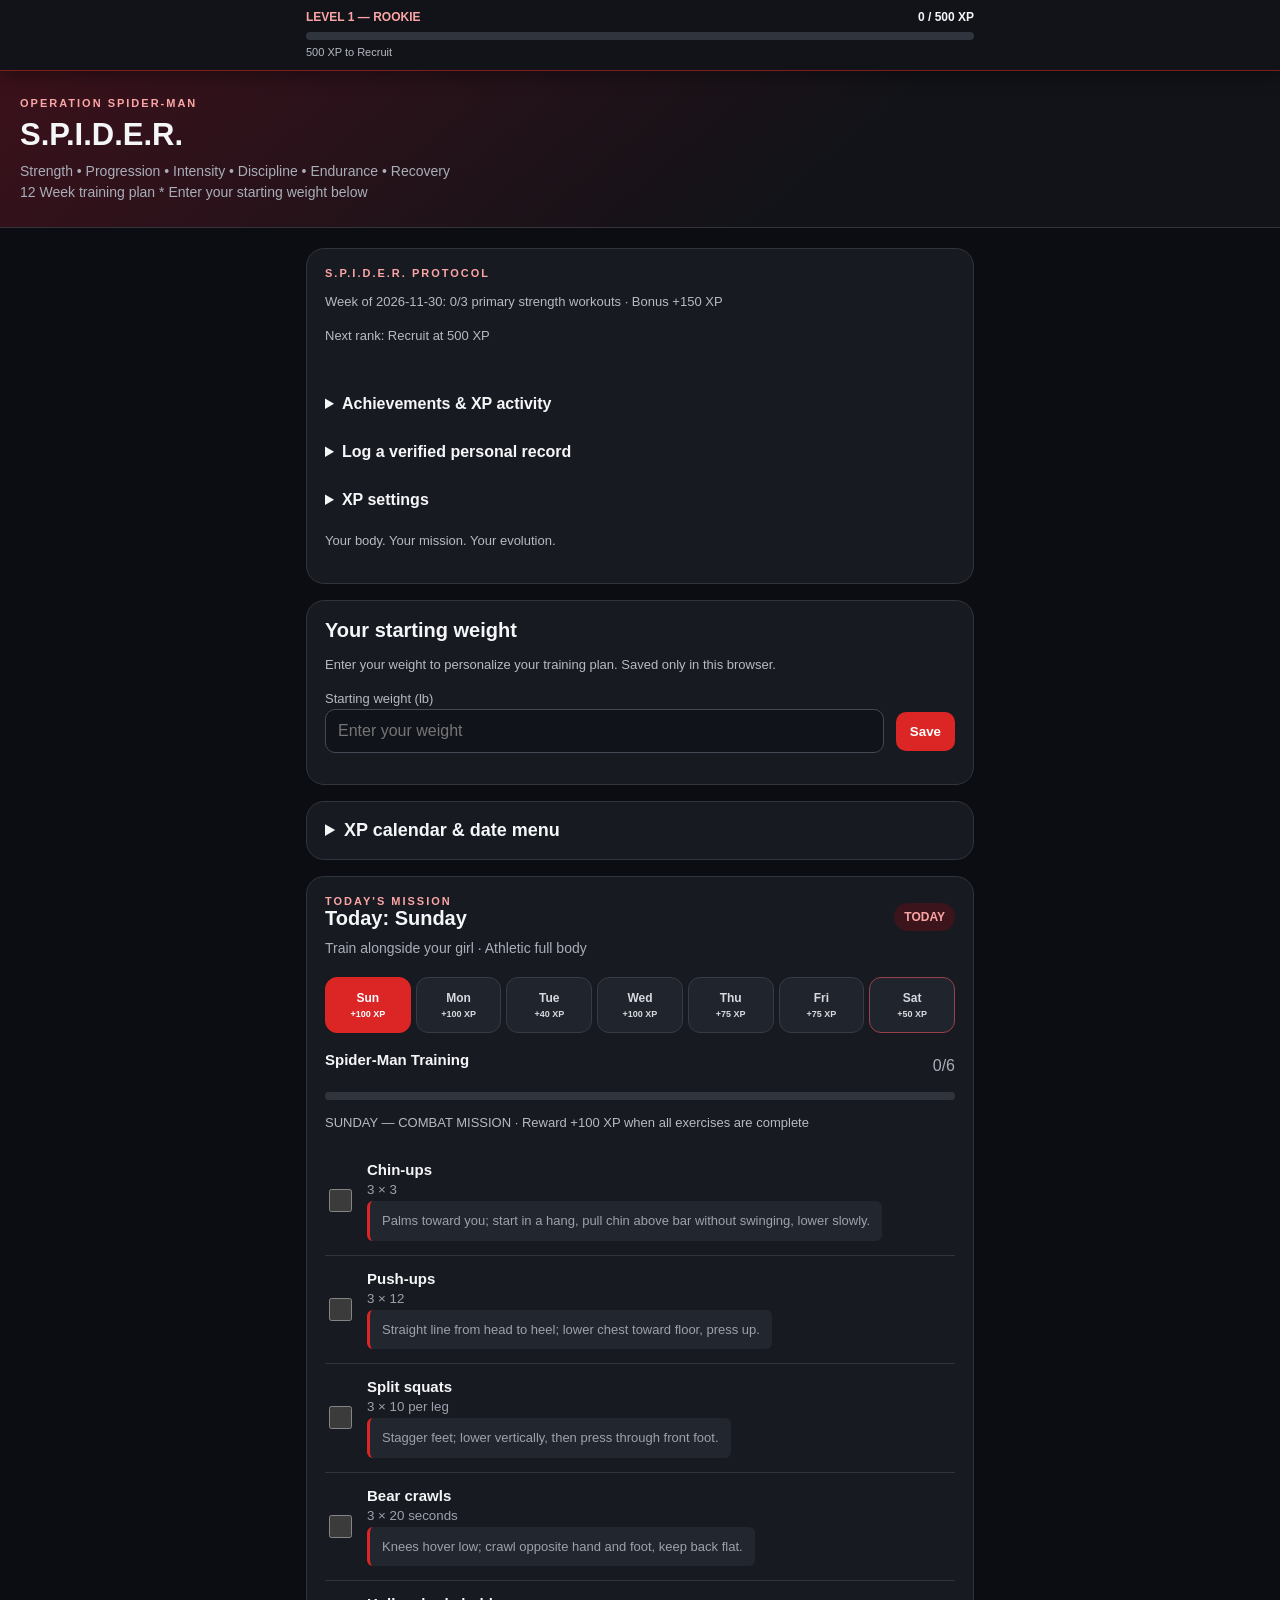
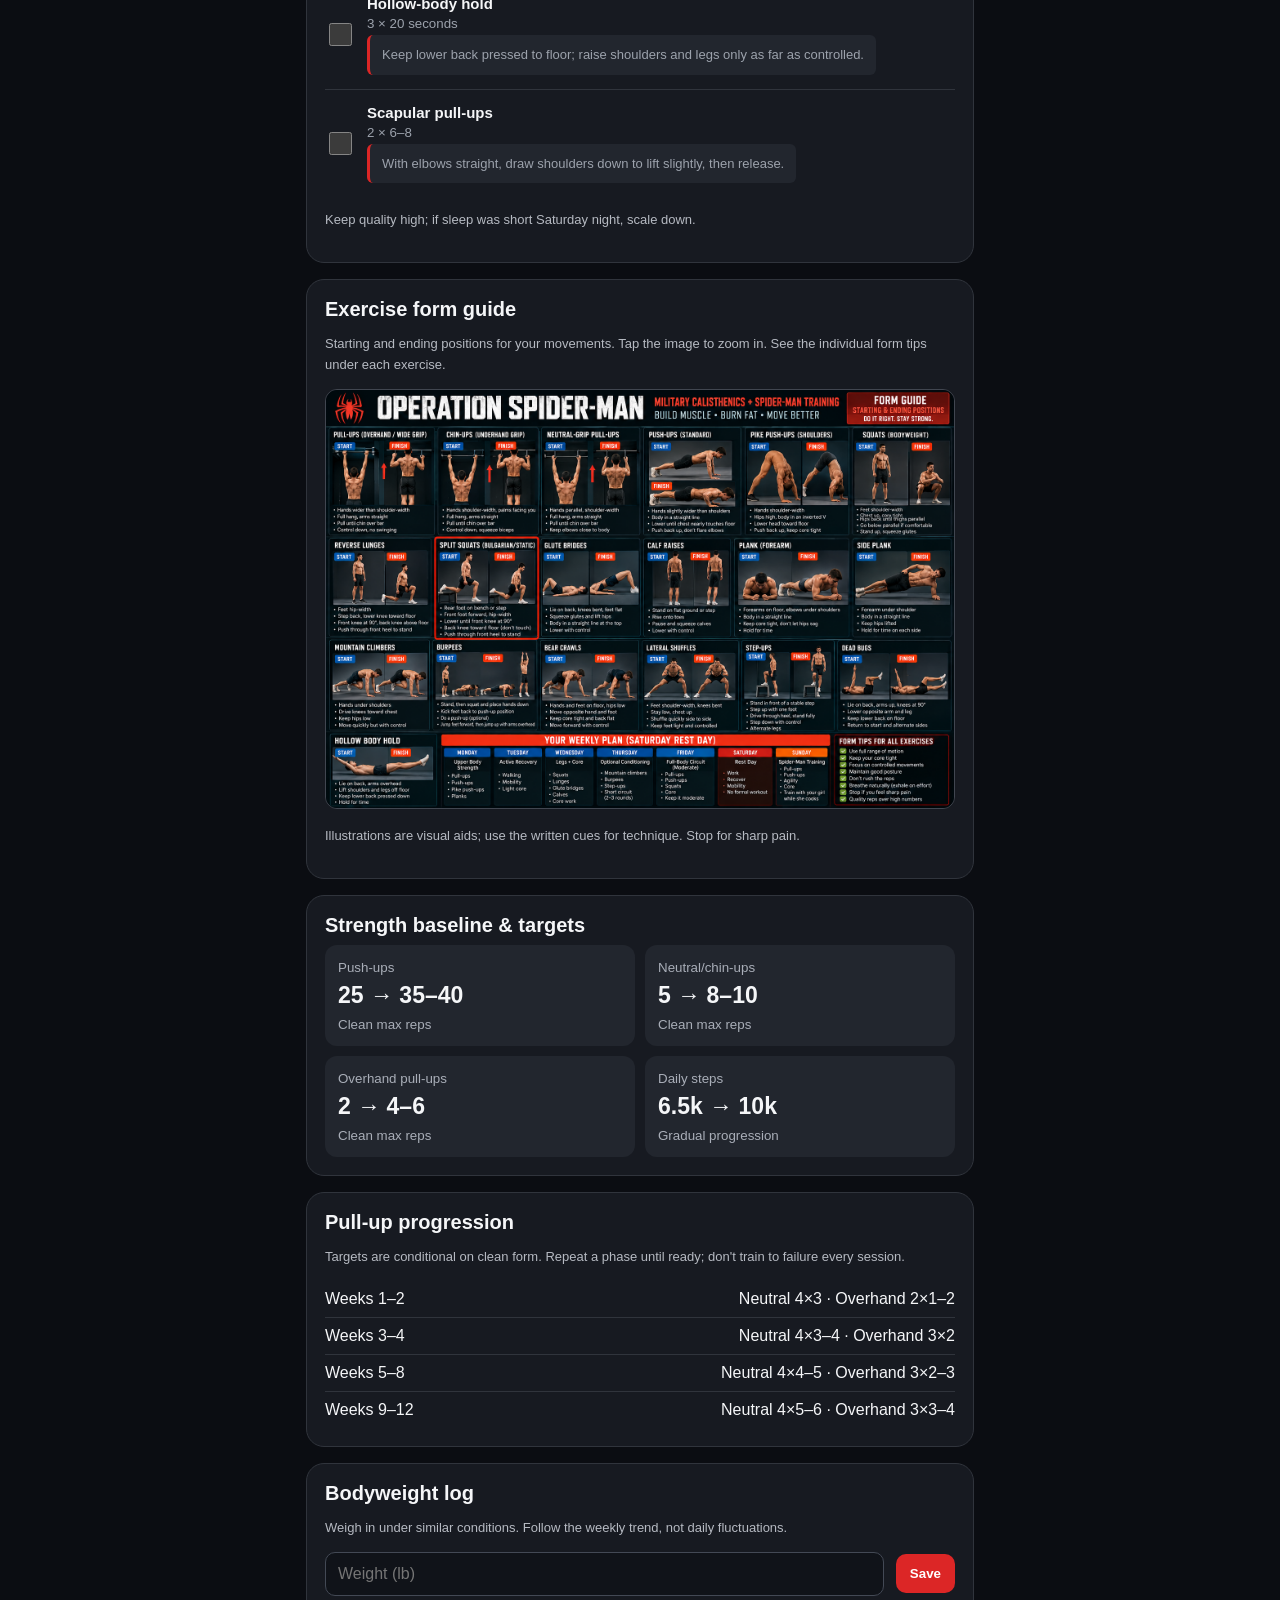
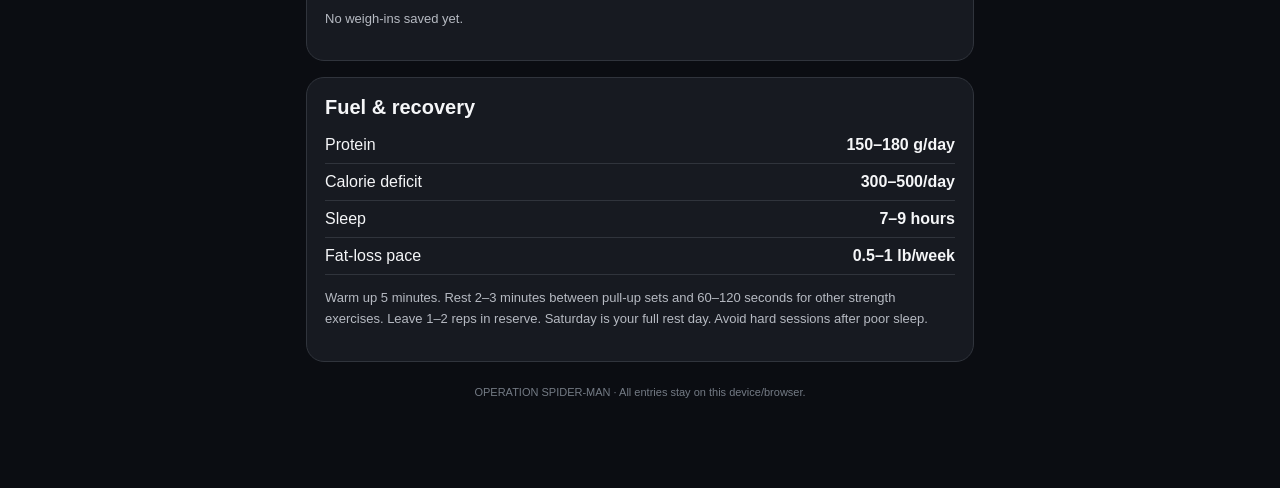
==== commit 7ecb50a9: "Implement S.P.I.D.E.R. XP v1 missions, ranks, achievements and safe migration" ====
--- a/Operation-Spiderman-APP.html
+++ b/Operation-Spiderman-APP.html
@@ -1 +1 @@
-<!doctype html><html lang="en"><head><meta charset="utf-8"><meta name="viewport" content="width=device-width,initial-scale=1,viewport-fit=cover"><meta name="theme-color" content="#111318"><meta name="apple-mobile-web-app-capable" content="yes"><meta name="apple-mobile-web-app-status-bar-style" content="black-translucent"><meta name="apple-mobile-web-app-title" content="Spider-Man Fit"><title>Operation Spider-Man</title><style>:root{color-scheme:dark;font-family:-apple-system,BlinkMacSystemFont,'Segoe UI',sans-serif}*{box-sizing:border-box}body{margin:0;background:#0b0d12;color:#f5f6f8}header{background:linear-gradient(140deg,#3b111b,#111318 65%);padding:calc(env(safe-area-inset-top) + 26px) 20px 24px;border-bottom:1px solid #35333a}.eyebrow{color:#fca5a5;font-size:11px;font-weight:800;letter-spacing:2px}.heading{font-size:31px;font-weight:900;margin:8px 0}.sub{color:#a9aeb8;font-size:14px;line-height:1.5}main{max-width:700px;margin:auto;padding:20px 16px 90px}.panel{background:#171a21;border:1px solid #30343c;border-radius:18px;padding:18px;margin-bottom:16px}.row{display:flex;align-items:center;justify-content:space-between;gap:12px}.muted{color:#a9aeb8}.pill{font-size:12px;border-radius:99px;padding:7px 10px;background:#3b151b;color:#fca5a5;font-weight:700}.days{display:grid;grid-template-columns:repeat(7,1fr);gap:5px;margin:18px 0}.day{background:#20242c;color:#d7d9de;border:1px solid #373b45;border-radius:12px;padding:13px 0;font-weight:750;font-size:12px}.day.active{background:#dc2626;border-color:#dc2626;color:#fff}.day.rest{border-color:#99404b}.exercise{display:flex;gap:12px;align-items:center;border-bottom:1px solid #30343c;padding:14px 0;cursor:pointer}.exercise:last-child{border:0}.exercise input{accent-color:#dc2626;width:23px;height:23px;flex:none}.exercise strong{display:block;font-size:15px}.exercise small{display:block;color:#9ca2ac;margin-top:4px}.exercise.done strong{text-decoration:line-through;color:#8c929c}.progress{height:8px;border-radius:9px;background:#30343c;overflow:hidden;margin:12px 0}.fill{height:100%;background:#dc2626;transition:width .2s}.statgrid{display:grid;grid-template-columns:repeat(2,1fr);gap:10px}.stat{background:#22262e;border-radius:12px;padding:13px}.stat b{display:block;font-size:23px;margin:6px 0}.stat small{color:#a9aeb8}.control{width:100%;border-radius:10px;background:#101319;border:1px solid #434955;color:white;padding:12px;font-size:16px}.action{background:#dc2626;border:0;border-radius:10px;padding:12px 14px;color:#fff;font-weight:800;cursor:pointer}.line{display:grid;grid-template-columns:1fr auto;gap:12px;padding:9px 0;border-bottom:1px solid #30343c}.line:last-child{border:0}.note{font-size:13px;color:#b6bac2;line-height:1.6}.footer{text-align:center;color:#747b85;font-size:11px;margin-top:24px}h2{margin:0 0 8px;font-size:20px}h3{font-size:15px;margin:0 0 12px}button:focus-visible,input:focus-visible{outline:2px solid #fca5a5;outline-offset:2px}.formpic{width:100%;height:auto;border-radius:12px;border:1px solid #414650}.formtip{border-left:3px solid #dc2626;padding:10px 12px;background:#22262e;border-radius:6px;margin-top:10px;font-size:13px;line-height:1.5}.xpbar{position:sticky;top:0;z-index:100;background:#111318;border-bottom:1px solid #7f1d1d;padding:calc(env(safe-area-inset-top) + 10px) 16px 10px;box-shadow:0 4px 18px #0006}.xpinner{max-width:668px;margin:auto}.xprow{display:flex;align-items:center;justify-content:space-between;gap:12px;font-size:13px}.xplevel{color:#fca5a5;font-weight:800}.xptrack{height:8px;background:#30343c;border-radius:9px;overflow:hidden;margin:8px 0 5px}.xpfill{height:100%;background:#dc2626;transition:width .2s}.xpnote{font-size:11px;color:#b6bac2;line-height:1.4}.xptotal{font-weight:800}header{padding-top:26px}@media(prefers-reduced-motion:reduce){.xpfill{transition:none}}.calendar-menu summary{cursor:pointer;font-weight:800;font-size:18px}.calendar-menu[open] summary{margin-bottom:16px}.calendar-controls{display:flex;align-items:center;justify-content:space-between;gap:8px;margin:14px 0}.calendar-controls button,.calendar-today{background:#30161c;color:#fff;border:1px solid #8b303b;border-radius:8px;padding:10px;cursor:pointer}.calendar-grid{display:grid;grid-template-columns:repeat(7,minmax(0,1fr));gap:5px}.calendar-weekday{text-align:center;font-size:11px;color:#b6bac2;padding:5px 0}.calendar-date{min-height:53px;padding:5px 1px;border:1px solid #66232d;border-radius:8px;background:var(--heat);color:#fff;cursor:pointer;font-size:13px}.calendar-date small{display:block;font-size:9px;margin-top:4px}.calendar-date[aria-pressed=true]{outline:2px solid #fff;outline-offset:1px}.calendar-date:disabled{opacity:.45;cursor:default}.calendar-date.is-today{border-bottom:3px solid #fca5a5}.calendar-legend{display:flex;gap:5px;align-items:center;font-size:11px;margin:14px 0;color:#b6bac2}.calendar-swatch{width:22px;height:12px;border-radius:3px}.calendar-date-input{margin-top:12px;max-width:240px;color-scheme:dark}.calendar-best{font-size:13px;line-height:1.7;padding-left:22px}.calendar-best button{background:none;border:0;color:#fca5a5;text-align:left;cursor:pointer;font:inherit;text-decoration:underline}.selected-date{font-size:13px;color:#fca5a5;margin:12px 0}</style><link rel="icon" type="image/png" sizes="32x32" href="favicon.png"><link rel="apple-touch-icon" sizes="180x180" href="apple-touch-icon.png"><link rel="manifest" href="site.webmanifest"></head><body><aside class="xpbar" aria-label="Workout experience"><div class="xpinner"><div class="xprow"><span class="xplevel" id="xpLevel">LEVEL 1</span><span class="xptotal" id="xpTotal" aria-live="polite" aria-atomic="true">0 XP</span></div><div class="xptrack" id="xpProgress" role="progressbar" aria-label="Progress to next level" aria-valuemin="0" aria-valuemax="100" aria-valuenow="0"><div class="xpfill" id="xpFill"></div></div><div class="xpnote"><span id="xpNext">100 XP to level 2</span> · 10 XP per completed exercise. Unchecking removes its XP.</div></div></aside><header><div class="eyebrow">OPERATION SPIDER-MAN</div><div class="heading">S.P.I.D.E.R.</div><div class="sub">Strength • Progression • Intensity • Discipline • Endurance • Recovery<br>12 Week training plan * <span id="startingWeightLabel">Enter your starting weight below</span></div></header><main><section class="panel"><h2>Your starting weight</h2><p class="note">Enter your weight to personalize your training plan. Saved only in this browser.</p><label for="startingWeight" class="note">Starting weight (lb)</label><div class="row"><input id="startingWeight" class="control" type="number" min="70" max="700" step="0.1" placeholder="Enter your weight" inputmode="decimal"><button class="action" id="saveStartingWeight">Save</button></div><p id="startingWeightStatus" class="note" role="status"></p></section><details class="panel calendar-menu" id="calendarMenu"><summary>XP calendar &amp; date menu</summary><label for="workoutDate" class="note">Choose workout date</label><br><input id="workoutDate" class="control calendar-date-input" type="date"><div class="calendar-controls"><button id="previousMonth" aria-label="Previous month">‹</button><strong id="calendarMonth"></strong><button id="nextMonth" aria-label="Next month">›</button><button class="calendar-today" id="calendarToday">Today</button></div><div class="calendar-grid" id="xpCalendar" aria-label="Daily XP calendar"></div><div class="calendar-legend">Less XP <span class="calendar-swatch" style="background:#251217"></span><span class="calendar-swatch" style="background:#641b27"></span><span class="calendar-swatch" style="background:#a92335"></span><span class="calendar-swatch" style="background:#e53946"></span> More XP</div><p class="note" id="calendarStats"></p><h3>Your highest-XP days</h3><ol class="calendar-best" id="bestDays"></ol><p class="note">10 XP per exercise; rest breaks earn no XP. Select past dates to update your log. Future dates are view-only.</p></details><section class="panel"><div class="row"><div><div class="eyebrow">TODAY'S MISSION</div><h2 id="todayTitle">Loading…</h2></div><span class="pill" id="todayBadge">READY</span></div><div class="sub" id="todaySub"></div><div class="days" id="days"></div><div class="row"><h3 id="workoutName"></h3><span class="muted" id="count"></span></div><div class="progress"><div class="fill" id="fill"></div></div><div id="exercises"></div><p class="note" id="workoutNote"></p></section><section class="panel"><h2>Exercise form guide</h2><p class="note">Starting and ending positions for your movements. Tap the image to zoom in. See the individual form tips under each exercise.</p><a href="form-guide.png?v=30b2a84de830" target="_blank" rel="noopener"><img class="formpic" src="form-guide.png?v=30b2a84de830" alt="Exercise form illustrations with start and finish positions" loading="lazy"></a><p class="note">Illustrations are visual aids; use the written cues for technique. Stop for sharp pain.</p></section><section class="panel"><h2>Strength baseline & targets</h2><div class="statgrid"><div class="stat"><small>Push-ups</small><b>25 → 35–40</b><small>Clean max reps</small></div><div class="stat"><small>Neutral/chin-ups</small><b>5 → 8–10</b><small>Clean max reps</small></div><div class="stat"><small>Overhand pull-ups</small><b>2 → 4–6</b><small>Clean max reps</small></div><div class="stat"><small>Daily steps</small><b>6.5k → 10k</b><small>Gradual progression</small></div></div></section><section class="panel"><h2>Pull-up progression</h2><p class="note">Targets are conditional on clean form. Repeat a phase until ready; don't train to failure every session.</p><div class="line"><span>Weeks 1–2</span><span>Neutral 4×3 · Overhand 2×1–2</span></div><div class="line"><span>Weeks 3–4</span><span>Neutral 4×3–4 · Overhand 3×2</span></div><div class="line"><span>Weeks 5–8</span><span>Neutral 4×4–5 · Overhand 3×2–3</span></div><div class="line"><span>Weeks 9–12</span><span>Neutral 4×5–6 · Overhand 3×3–4</span></div></section><section class="panel"><h2>Bodyweight log</h2><p class="note">Weigh in under similar conditions. Follow the weekly trend, not daily fluctuations.</p><div class="row"><input id="weight" class="control" type="number" min="70" max="700" step="0.1" placeholder="Weight (lb)" aria-label="Weight in pounds"><button class="action" id="saveWeight">Save</button></div><p id="weightStatus" class="note"></p><div id="weightHistory"></div></section><section class="panel"><h2>Fuel & recovery</h2><div class="line"><span>Protein</span><b>150–180 g/day</b></div><div class="line"><span>Calorie deficit</span><b>300–500/day</b></div><div class="line"><span>Sleep</span><b>7–9 hours</b></div><div class="line"><span>Fat-loss pace</span><b>0.5–1 lb/week</b></div><p class="note">Warm up 5 minutes. Rest 2–3 minutes between pull-up sets and 60–120 seconds for other strength exercises. Leave 1–2 reps in reserve. Saturday is your full rest day. Avoid hard sessions after poor sleep.</p></section><div class="footer">OPERATION SPIDER-MAN · All entries stay on this device/browser.</div></main><script>const plan=[{day:'Sunday',name:'Spider-Man Training',sub:'Train alongside your girl · Athletic full body',ex:[['Chin-ups','3 × 3'],['Push-ups','3 × 12'],['Split squats','3 × 10 per leg'],['Bear crawls','3 × 20 seconds'],['Hollow-body hold','3 × 20 seconds'],['Scapular pull-ups','2 × 6–8']],note:'Keep quality high; if sleep was short Saturday night, scale down.'},{day:'Monday',name:'Upper Body Strength',sub:'Pull-ups · Push-ups · Shoulders · Core',ex:[['Neutral-grip pull-ups','4 × 3'],['Standard push-ups','3 × 12–15'],['Overhand pull-ups','2 × 1–2'],['Pike push-ups','2 × 6–8'],['Forearm plank','3 × 30–45 seconds']],note:'Rest 2–3 minutes between pull-up sets. Do not chase failure.'},{day:'Tuesday',name:'Active Recovery',sub:'Walk and restore mobility',ex:[['Brisk walking','25–40 minutes'],['Hip and shoulder mobility','5–10 minutes']],note:'Easy effort. Build toward 8,000–10,000 steps over time.'},{day:'Wednesday',name:'Military Legs + Core',sub:'Lower-body strength and trunk stability',ex:[['Bodyweight squats','3 × 18–25'],['Reverse lunges','3 × 10 per leg'],['Single-leg glute bridges','3 × 8 per leg'],['Calf raises','3 × 20'],['Dead bugs','3 × 10 per side'],['Side planks','2 × 30 seconds per side']],note:'Control every rep. Make exercises harder before adding endless repetitions.'},{day:'Thursday',name:'Optional Conditioning',sub:'Short military cardio circuit',ex:[['March or jog in place','60 seconds'],['Mountain climbers','20 total'],['Step-ups','10 per leg'],['Burpees (step-back allowed)','5'],['Rest','90 seconds']],note:'Do 2–3 rounds at a controlled pace. Skip if recovery is poor.'},{day:'Friday',name:'Moderate Military Circuit',sub:'Strength endurance before Friday night',ex:[['Neutral-grip pull-ups','2 reps'],['Push-ups','10 reps'],['Squats','15 reps'],['Mountain climbers','20 total'],['Forearm plank','30 seconds']],note:'2 rounds, 90–120 seconds between rounds. This is optional if you are fatigued; do not push to failure.'},{day:'Saturday',name:'FULL REST DAY',sub:'Work your shift · Lounge · Recover',ex:[],note:'No scheduled workout. Relax, eat well, and recover without guilt.'}];const cues={'Chin-ups':'Palms toward you; start in a hang, pull chin above bar without swinging, lower slowly.','Neutral-grip pull-ups':'Palms face each other; pull elbows down toward ribs and lower under control.','Overhand pull-ups':'Palms away; use a comfortable width and pull without swinging.','Standard push-ups':'Straight line from head to heel; lower chest toward floor, press up.','Push-ups':'Straight line from head to heel; lower chest toward floor, press up.','Pike push-ups':'Hips high in an inverted V; lower head between hands, press up.','Bodyweight squats':'Feet shoulder-width; squat with heels down and knees tracking over toes, then stand.','Squats':'Sit down between hips with heels planted, then stand tall.','Reverse lunges':'Step back and lower under control, then push through front foot to stand.','Split squats':'Stagger feet; lower vertically, then press through front foot.','Single-leg glute bridges':'One foot planted; lift hips without arching back, then lower.','Calf raises':'Rise onto toes, pause, lower slowly.','Dead bugs':'Opposite arm and leg extend while lower back stays gently pressed down.','Forearm plank':'Elbows under shoulders; body straight, brace and breathe.','Side planks':'Elbow under shoulder; lift hips into a straight line.','Mountain climbers':'Start in high plank; alternate driving knees forward without bouncing hips.','Step-ups':'Step onto stable platform; straighten standing leg and step down slowly.','Burpees (step-back allowed)':'Hands to floor, step back to plank, step forward, stand tall.','Bear crawls':'Knees hover low; crawl opposite hand and foot, keep back flat.','Hollow-body hold':'Keep lower back pressed to floor; raise shoulders and legs only as far as controlled.','Scapular pull-ups':'With elbows straight, draw shoulders down to lift slightly, then release.'};const $=id=>document.getElementById(id);let selectedDate=new Date();selectedDate.setHours(12,0,0,0);let selected=selectedDate.getDay();let calendarMonth=new Date(selectedDate.getFullYear(),selectedDate.getMonth(),1,12);let checks=JSON.parse(localStorage.getItem('spiderman-checks')||'{}');let weights=JSON.parse(localStorage.getItem('spiderman-weights')||'[]');let startingWeight=Number(localStorage.getItem('spiderman-starting-weight'))||null;function dateKey(d){return [d.getFullYear(),String(d.getMonth()+1).padStart(2,'0'),String(d.getDate()).padStart(2,'0')].join('-')}function key(){const d=selectedDate;return [d.getFullYear(),String(d.getMonth()+1).padStart(2,'0'),String(d.getDate()).padStart(2,'0')].join('-')}function render(){renderXP();const p=plan[selected],today=new Date().getDay();$('todayTitle').textContent=key()===dateKey(new Date())?'Today: '+p.day:p.day+' · '+selectedDate.toLocaleDateString(undefined,{month:'short',day:'numeric',year:'numeric'});$('todayBadge').textContent=selected===6?'REST':key()===dateKey(new Date())?'TODAY':'PLAN';$('todaySub').textContent=p.sub;$('days').innerHTML=plan.map((v,i)=>'<button class="day '+(selected===i?'active ':'')+(i===6?'rest':'')+'" data-day="'+i+'">'+v.day.slice(0,3)+'</button>').join('');document.querySelectorAll('[data-day]').forEach(b=>b.onclick=()=>{const d=new Date(selectedDate);d.setDate(d.getDate()+Number(b.dataset.day)-selected);selectDate(d)});$('workoutName').textContent=p.name;const ck=checks[key()+'-'+selected]||{};let done=p.ex.filter((_,i)=>ck[i]).length;$('count').textContent=p.ex.length?done+'/'+p.ex.length:'Recovery';$('fill').style.width=(p.ex.length?100*done/p.ex.length:100)+'%';$('exercises').innerHTML=p.ex.map((e,i)=>'<label class="exercise '+(ck[i]?'done':'')+'"><input type="checkbox" data-ex="'+i+'" '+(ck[i]?'checked':'')+(key()>dateKey(new Date())?' disabled':'')+'><span><strong>'+e[0]+'</strong><small>'+e[1]+'</small><small class="formtip">'+(cues[e[0]]||'Use controlled movement and comfortable alignment.')+'</small></span></label>').join('');document.querySelectorAll('[data-ex]').forEach(c=>c.onchange=()=>{const k=key()+'-'+selected;checks[k]??={};checks[k][c.dataset.ex]=c.checked;localStorage.setItem('spiderman-checks',JSON.stringify(checks));render()});$('workoutNote').textContent=p.note;renderCalendar()}function calculateXP(savedChecks){let total=0;for(const [entry,completed] of Object.entries(savedChecks)){const match=entry.match(/^\d{4}-\d{2}-\d{2}-([0-6])$/);if(!match||!completed||typeof completed!=='object')continue;const workout=plan[Number(match[1])];workout.ex.forEach((exercise,index)=>{if(completed[index]===true&&exercise[0]!=='Rest')total+=10})}return {total,level:Math.floor(total/100)+1,progress:total%100}}function renderXP(){const xp=calculateXP(checks);$('xpLevel').textContent='LEVEL '+xp.level;$('xpTotal').textContent=xp.total+' XP';$('xpFill').style.width=xp.progress+'%';$('xpProgress').setAttribute('aria-valuenow',String(xp.progress));$('xpProgress').setAttribute('aria-valuetext',xp.progress+' of 100 XP toward level '+(xp.level+1));$('xpNext').textContent=(100-xp.progress)+' XP to level '+(xp.level+1)}function renderWeights(){$('weightHistory').innerHTML=weights.slice(-6).reverse().map(w=>'<div class="line"><span>'+w.date+'</span><b>'+w.value+' lb</b></div>').join('');$('weightStatus').textContent=weights.length?'Latest: '+weights[weights.length-1].value+' lb'+(startingWeight?' · Starting: '+startingWeight+' lb':''):'No weigh-ins saved yet.'}$('saveWeight').onclick=()=>{const n=Number($('weight').value);if(!Number.isFinite(n)||n<70||n>700){$('weightStatus').textContent='Enter a valid weight in pounds.';return}weights.push({date:dateKey(new Date()),value:n});localStorage.setItem('spiderman-weights',JSON.stringify(weights));$('weight').value='';renderWeights()};function dailyXP(savedChecks){const result={};for(const [entry,completed] of Object.entries(savedChecks)){const match=entry.match(/^(\d{4}-\d{2}-\d{2})-([0-6])$/);if(!match||!completed||typeof completed!=='object')continue;let points=0;plan[Number(match[2])].ex.forEach((exercise,index)=>{if(completed[index]===true&&exercise[0]!=='Rest')points+=10});result[match[1]]=(result[match[1]]||0)+points}return result}function parseDate(value){if(!/^\d{4}-\d{2}-\d{2}$/.test(value))return null;const [y,m,d]=value.split('-').map(Number);const date=new Date(y,m-1,d,12);return dateKey(date)===value?date:null}function selectDate(date){selectedDate=date;selected=selectedDate.getDay();calendarMonth=new Date(date.getFullYear(),date.getMonth(),1,12);render()}function heatColor(points,max){if(!points)return '#251217';const ratio=points/Math.max(max,10);return ratio<=.25?'#641b27':ratio<=.5?'#8c2030':ratio<=.75?'#b9273a':'#e53946'}function renderCalendar(){const totals=dailyXP(checks);const highest=Math.max(10,...Object.values(totals));const y=calendarMonth.getFullYear(),m=calendarMonth.getMonth();$('workoutDate').value=key();$('calendarMonth').textContent=calendarMonth.toLocaleDateString(undefined,{month:'long',year:'numeric'});let markup=['Sun','Mon','Tue','Wed','Thu','Fri','Sat'].map(day=>'<span class="calendar-weekday">'+day+'</span>').join('');for(let i=0;i<calendarMonth.getDay();i++)markup+='<span></span>';let monthXP=0;for(let day=1;day<=new Date(y,m+1,0).getDate();day++){const d=new Date(y,m,day,12),date=dateKey(d),xp=totals[date]||0;monthXP+=xp;markup+='<button class="calendar-date '+(date===dateKey(new Date())?'is-today':'')+'" style="--heat:'+heatColor(xp,highest)+'" data-date="'+date+'" aria-pressed="'+(date===key())+'" aria-label="'+date+', '+xp+' XP"><span>'+day+'</span><small>'+xp+' XP</small></button>'}$('xpCalendar').innerHTML=markup;$('xpCalendar').querySelectorAll('[data-date]').forEach(button=>button.onclick=()=>selectDate(parseDate(button.dataset.date)));$('calendarStats').textContent='Selected day: '+(totals[key()]||0)+' XP · This month: '+monthXP+' XP. Colors are relative to your highest-XP day.';const best=Object.entries(totals).filter(([,xp])=>xp>0).sort((a,b)=>b[1]-a[1]||b[0].localeCompare(a[0])).slice(0,5);$('bestDays').innerHTML=best.length?best.map(([date,xp])=>'<li><button data-best="'+date+'">'+parseDate(date).toLocaleDateString(undefined,{month:'short',day:'numeric',year:'numeric'})+' — '+xp+' XP</button></li>').join(''):'<li>Complete an exercise to start your XP history.</li>';$('bestDays').querySelectorAll('[data-best]').forEach(button=>button.onclick=()=>selectDate(parseDate(button.dataset.best)))}$('workoutDate').onchange=()=>{const date=parseDate($('workoutDate').value);if(date)selectDate(date)};$('previousMonth').onclick=()=>{calendarMonth.setMonth(calendarMonth.getMonth()-1);renderCalendar()};$('nextMonth').onclick=()=>{calendarMonth.setMonth(calendarMonth.getMonth()+1);renderCalendar()};$('calendarToday').onclick=()=>{const now=new Date();now.setHours(12,0,0,0);selectDate(now)};function renderStartingWeight(){$('startingWeightLabel').textContent=startingWeight?'Starting weight: '+startingWeight+' lb':'Enter your starting weight below';$('startingWeight').value=startingWeight||''}function saveStartingWeight(){const n=Number($('startingWeight').value);if(!Number.isFinite(n)||n<70||n>700){$('startingWeightStatus').textContent='Enter a weight between 70 and 700 lb.';return}startingWeight=Math.round(n*10)/10;localStorage.setItem('spiderman-starting-weight',String(startingWeight));renderStartingWeight();renderWeights();$('startingWeightStatus').textContent='Starting weight saved: '+startingWeight+' lb.'}$('saveStartingWeight').onclick=saveStartingWeight;$('startingWeight').onkeydown=event=>{if(event.key==='Enter')saveStartingWeight()};renderStartingWeight();render();renderWeights();</script></body></html>
+<!doctype html><html lang="en"><head><meta charset="utf-8"><meta name="viewport" content="width=device-width,initial-scale=1,viewport-fit=cover"><meta name="theme-color" content="#111318"><meta name="apple-mobile-web-app-capable" content="yes"><meta name="apple-mobile-web-app-status-bar-style" content="black-translucent"><meta name="apple-mobile-web-app-title" content="Spider-Man Fit"><title>Operation Spider-Man</title><style>:root{color-scheme:dark;font-family:-apple-system,BlinkMacSystemFont,'Segoe UI',sans-serif}*{box-sizing:border-box}body{margin:0;background:#0b0d12;color:#f5f6f8}header{background:linear-gradient(140deg,#3b111b,#111318 65%);padding:calc(env(safe-area-inset-top) + 26px) 20px 24px;border-bottom:1px solid #35333a}.eyebrow{color:#fca5a5;font-size:11px;font-weight:800;letter-spacing:2px}.heading{font-size:31px;font-weight:900;margin:8px 0}.sub{color:#a9aeb8;font-size:14px;line-height:1.5}main{max-width:700px;margin:auto;padding:20px 16px 90px}.panel{background:#171a21;border:1px solid #30343c;border-radius:18px;padding:18px;margin-bottom:16px}.row{display:flex;align-items:center;justify-content:space-between;gap:12px}.muted{color:#a9aeb8}.pill{font-size:12px;border-radius:99px;padding:7px 10px;background:#3b151b;color:#fca5a5;font-weight:700}.days{display:grid;grid-template-columns:repeat(7,1fr);gap:5px;margin:18px 0}.day{background:#20242c;color:#d7d9de;border:1px solid #373b45;border-radius:12px;padding:13px 0;font-weight:750;font-size:12px}.day.active{background:#dc2626;border-color:#dc2626;color:#fff}.day.rest{border-color:#99404b}.exercise{display:flex;gap:12px;align-items:center;border-bottom:1px solid #30343c;padding:14px 0;cursor:pointer}.exercise:last-child{border:0}.exercise input{accent-color:#dc2626;width:23px;height:23px;flex:none}.exercise strong{display:block;font-size:15px}.exercise small{display:block;color:#9ca2ac;margin-top:4px}.exercise.done strong{text-decoration:line-through;color:#8c929c}.progress{height:8px;border-radius:9px;background:#30343c;overflow:hidden;margin:12px 0}.fill{height:100%;background:#dc2626;transition:width .2s}.statgrid{display:grid;grid-template-columns:repeat(2,1fr);gap:10px}.stat{background:#22262e;border-radius:12px;padding:13px}.stat b{display:block;font-size:23px;margin:6px 0}.stat small{color:#a9aeb8}.control{width:100%;border-radius:10px;background:#101319;border:1px solid #434955;color:white;padding:12px;font-size:16px}.action{background:#dc2626;border:0;border-radius:10px;padding:12px 14px;color:#fff;font-weight:800;cursor:pointer}.line{display:grid;grid-template-columns:1fr auto;gap:12px;padding:9px 0;border-bottom:1px solid #30343c}.line:last-child{border:0}.note{font-size:13px;color:#b6bac2;line-height:1.6}.footer{text-align:center;color:#747b85;font-size:11px;margin-top:24px}h2{margin:0 0 8px;font-size:20px}h3{font-size:15px;margin:0 0 12px}button:focus-visible,input:focus-visible{outline:2px solid #fca5a5;outline-offset:2px}.formpic{width:100%;height:auto;border-radius:12px;border:1px solid #414650}.formtip{border-left:3px solid #dc2626;padding:10px 12px;background:#22262e;border-radius:6px;margin-top:10px;font-size:13px;line-height:1.5}.xpbar{position:sticky;top:0;z-index:100;background:#111318;border-bottom:1px solid #7f1d1d;padding:calc(env(safe-area-inset-top) + 10px) 16px 10px;box-shadow:0 4px 18px #0006}.xpinner{max-width:668px;margin:auto}.xprow{display:flex;align-items:center;justify-content:space-between;gap:12px;font-size:13px}.xplevel{color:#fca5a5;font-weight:800}.xptrack{height:8px;background:#30343c;border-radius:9px;overflow:hidden;margin:8px 0 5px}.xpfill{height:100%;background:#dc2626;transition:width .2s}.xpnote{font-size:11px;color:#b6bac2;line-height:1.4}.xptotal{font-weight:800}header{padding-top:26px}@media(prefers-reduced-motion:reduce){.xpfill{transition:none}}.calendar-menu summary{cursor:pointer;font-weight:800;font-size:18px}.calendar-menu[open] summary{margin-bottom:16px}.calendar-controls{display:flex;align-items:center;justify-content:space-between;gap:8px;margin:14px 0}.calendar-controls button,.calendar-today{background:#30161c;color:#fff;border:1px solid #8b303b;border-radius:8px;padding:10px;cursor:pointer}.calendar-grid{display:grid;grid-template-columns:repeat(7,minmax(0,1fr));gap:5px}.calendar-weekday{text-align:center;font-size:11px;color:#b6bac2;padding:5px 0}.calendar-date{min-height:53px;padding:5px 1px;border:1px solid #66232d;border-radius:8px;background:var(--heat);color:#fff;cursor:pointer;font-size:13px}.calendar-date small{display:block;font-size:9px;margin-top:4px}.calendar-date[aria-pressed=true]{outline:2px solid #fff;outline-offset:1px}.calendar-date:disabled{opacity:.45;cursor:default}.calendar-date.is-today{border-bottom:3px solid #fca5a5}.calendar-legend{display:flex;gap:5px;align-items:center;font-size:11px;margin:14px 0;color:#b6bac2}.calendar-swatch{width:22px;height:12px;border-radius:3px}.calendar-date-input{margin-top:12px;max-width:240px;color-scheme:dark}.calendar-best{font-size:13px;line-height:1.7;padding-left:22px}.calendar-best button{background:none;border:0;color:#fca5a5;text-align:left;cursor:pointer;font:inherit;text-decoration:underline}.selected-date{font-size:13px;color:#fca5a5;margin:12px 0}.protocol details{margin:14px 0}.protocol summary{cursor:pointer;font-weight:700;padding:8px 0}.protocol label{display:block;margin:10px 0 6px;font-size:13px}.protocol .control{max-width:100%;min-width:0}.xp-achievements,.xp-activity{padding-left:20px;font-size:13px;line-height:1.7}.xp-achievements li{color:#9ca2ac}.xp-achievements .earned{color:#fca5a5}.xp-feedback{color:#fca5a5;font-weight:700;font-size:13px;min-height:1em}.xp-secondary{border:1px solid #99404b;background:#30161c;color:#fff;border-radius:10px;padding:12px;cursor:pointer}.pr-confirm{line-height:1.6}.pr-confirm input{accent-color:#dc2626}.xprow{flex-wrap:wrap}.xpbar .xplevel{font-size:12px}.xpbar .xptotal{font-size:12px}button:disabled{opacity:.5;cursor:default} [hidden]{display:none!important}@media(max-width:360px){main{padding-left:10px;padding-right:10px}.panel{padding:12px}.day{font-size:11px}.xpbar{padding-left:10px;padding-right:10px}}</style><link rel="icon" type="image/png" sizes="32x32" href="favicon.png"><link rel="apple-touch-icon" sizes="180x180" href="apple-touch-icon.png"><link rel="manifest" href="site.webmanifest"></head><body><aside class="xpbar" aria-label="Workout experience"><div class="xpinner"><div class="xprow"><span class="xplevel" id="xpLevel">LEVEL 1</span><span class="xptotal" id="xpTotal" aria-live="polite" aria-atomic="true">0 XP</span></div><div class="xptrack" id="xpProgress" role="progressbar" aria-label="Progress to next level" aria-valuemin="0" aria-valuemax="100" aria-valuenow="0"><div class="xpfill" id="xpFill"></div></div><div class="xpnote"><span id="xpNext">500 XP to Recruit</span></div></div></aside><header><div class="eyebrow">OPERATION SPIDER-MAN</div><div class="heading">S.P.I.D.E.R.</div><div class="sub">Strength • Progression • Intensity • Discipline • Endurance • Recovery<br>12 Week training plan * <span id="startingWeightLabel">Enter your starting weight below</span></div></header><main><section class="panel protocol"><div class="eyebrow">S.P.I.D.E.R. PROTOCOL</div><p id="xpMission" class="note"></p><p id="xpNextUnlock" class="note"></p><p id="xpFeedback" class="xp-feedback" role="status" aria-live="polite"></p><details><summary>Achievements &amp; XP activity</summary><ul id="xpAchievements" class="xp-achievements"></ul><h3>Recent XP activity</h3><ul id="xpActivity" class="xp-activity"></ul><p class="note">Monday, Wednesday, Sunday: 100 XP each. Tuesday: 40 XP. Thursday and Friday: 75 XP each. Saturday: 50 XP after explicit regeneration. All scheduled exercises must be checked. Complete Monday, Wednesday and Sunday in one Monday–Sunday week for +150 XP. Achievements are cosmetic and remain unlocked even if a workout is later edited.</p></details><details><summary>Log a verified personal record</summary><p class="note">A PR is a single clean set you personally verify, not the sum of multiple sets. Your first verified best and each higher best earn +100 XP. Entries are self-verified.</p><label for="prExercise">Exercise</label><select class="control" id="prExercise"><option value="pullup">Pull-ups (clean overhand set)</option><option value="pushup">Push-ups (clean set)</option></select><label for="prDate">Date</label><input class="control" type="date" id="prDate"><label for="prReps">Reps in one set</label><input class="control" type="number" min="1" max="1000" step="1" inputmode="numeric" id="prReps"><label class="pr-confirm"><input type="checkbox" id="prVerified"> I verify these were clean reps in one continuous set.</label><button class="action" id="savePR">Save verified PR</button><p class="note" id="prStatus" role="status"></p></details><details><summary>XP settings</summary><p class="note">XP rules v1. Progress stays in this browser. Reset clears XP, PRs, regeneration and achievements, but preserves workout and weight history. Completed workouts are excluded until marked incomplete and completed again.</p><button id="resetXP" class="xp-secondary">Reset XP Progress</button></details><p class="note">Your body. Your mission. Your evolution.</p></section><section class="panel"><h2>Your starting weight</h2><p class="note">Enter your weight to personalize your training plan. Saved only in this browser.</p><label for="startingWeight" class="note">Starting weight (lb)</label><div class="row"><input id="startingWeight" class="control" type="number" min="70" max="700" step="0.1" placeholder="Enter your weight" inputmode="decimal"><button class="action" id="saveStartingWeight">Save</button></div><p id="startingWeightStatus" class="note" role="status"></p></section><details class="panel calendar-menu" id="calendarMenu"><summary>XP calendar &amp; date menu</summary><label for="workoutDate" class="note">Choose workout date</label><br><input id="workoutDate" class="control calendar-date-input" type="date"><div class="calendar-controls"><button id="previousMonth" aria-label="Previous month">‹</button><strong id="calendarMonth"></strong><button id="nextMonth" aria-label="Next month">›</button><button class="calendar-today" id="calendarToday">Today</button></div><div class="calendar-grid" id="xpCalendar" aria-label="Daily XP calendar"></div><div class="calendar-legend">Less XP <span class="calendar-swatch" style="background:#251217"></span><span class="calendar-swatch" style="background:#641b27"></span><span class="calendar-swatch" style="background:#a92335"></span><span class="calendar-swatch" style="background:#e53946"></span> More XP</div><p class="note" id="calendarStats"></p><h3>Your highest-XP days</h3><ol class="calendar-best" id="bestDays"></ol><p class="note">XP comes from complete scheduled workouts, weekly missions, regeneration and verified PRs. Select past dates to update your log. Future dates are view-only.</p></details><section class="panel"><div class="row"><div><div class="eyebrow">TODAY'S MISSION</div><h2 id="todayTitle">Loading…</h2></div><span class="pill" id="todayBadge">READY</span></div><div class="sub" id="todaySub"></div><div class="days" id="days"></div><div class="row"><h3 id="workoutName"></h3><span class="muted" id="count"></span></div><div class="progress"><div class="fill" id="fill"></div></div><p class="note" id="xpReward"></p><div id="exercises"></div><div id="regeneration" hidden><button class="action" id="completeRegeneration">Complete Regeneration</button> <button class="xp-secondary" id="undoRegeneration" hidden>Undo regeneration</button></div><p class="note" id="workoutNote"></p></section><section class="panel"><h2>Exercise form guide</h2><p class="note">Starting and ending positions for your movements. Tap the image to zoom in. See the individual form tips under each exercise.</p><a href="form-guide.png?v=30b2a84de830" target="_blank" rel="noopener"><img class="formpic" src="form-guide.png?v=30b2a84de830" alt="Exercise form illustrations with start and finish positions" loading="lazy"></a><p class="note">Illustrations are visual aids; use the written cues for technique. Stop for sharp pain.</p></section><section class="panel"><h2>Strength baseline & targets</h2><div class="statgrid"><div class="stat"><small>Push-ups</small><b>25 → 35–40</b><small>Clean max reps</small></div><div class="stat"><small>Neutral/chin-ups</small><b>5 → 8–10</b><small>Clean max reps</small></div><div class="stat"><small>Overhand pull-ups</small><b>2 → 4–6</b><small>Clean max reps</small></div><div class="stat"><small>Daily steps</small><b>6.5k → 10k</b><small>Gradual progression</small></div></div></section><section class="panel"><h2>Pull-up progression</h2><p class="note">Targets are conditional on clean form. Repeat a phase until ready; don't train to failure every session.</p><div class="line"><span>Weeks 1–2</span><span>Neutral 4×3 · Overhand 2×1–2</span></div><div class="line"><span>Weeks 3–4</span><span>Neutral 4×3–4 · Overhand 3×2</span></div><div class="line"><span>Weeks 5–8</span><span>Neutral 4×4–5 · Overhand 3×2–3</span></div><div class="line"><span>Weeks 9–12</span><span>Neutral 4×5–6 · Overhand 3×3–4</span></div></section><section class="panel"><h2>Bodyweight log</h2><p class="note">Weigh in under similar conditions. Follow the weekly trend, not daily fluctuations.</p><div class="row"><input id="weight" class="control" type="number" min="70" max="700" step="0.1" placeholder="Weight (lb)" aria-label="Weight in pounds"><button class="action" id="saveWeight">Save</button></div><p id="weightStatus" class="note"></p><div id="weightHistory"></div></section><section class="panel"><h2>Fuel & recovery</h2><div class="line"><span>Protein</span><b>150–180 g/day</b></div><div class="line"><span>Calorie deficit</span><b>300–500/day</b></div><div class="line"><span>Sleep</span><b>7–9 hours</b></div><div class="line"><span>Fat-loss pace</span><b>0.5–1 lb/week</b></div><p class="note">Warm up 5 minutes. Rest 2–3 minutes between pull-up sets and 60–120 seconds for other strength exercises. Leave 1–2 reps in reserve. Saturday is your full rest day. Avoid hard sessions after poor sleep.</p></section><div class="footer">OPERATION SPIDER-MAN · All entries stay on this device/browser.</div></main><script src="xp-engine.js?v=1"></script><script>const plan=[{day:'Sunday',name:'Spider-Man Training',sub:'Train alongside your girl · Athletic full body',ex:[['Chin-ups','3 × 3'],['Push-ups','3 × 12'],['Split squats','3 × 10 per leg'],['Bear crawls','3 × 20 seconds'],['Hollow-body hold','3 × 20 seconds'],['Scapular pull-ups','2 × 6–8']],note:'Keep quality high; if sleep was short Saturday night, scale down.'},{day:'Monday',name:'Upper Body Strength',sub:'Pull-ups · Push-ups · Shoulders · Core',ex:[['Neutral-grip pull-ups','4 × 3'],['Standard push-ups','3 × 12–15'],['Overhand pull-ups','2 × 1–2'],['Pike push-ups','2 × 6–8'],['Forearm plank','3 × 30–45 seconds']],note:'Rest 2–3 minutes between pull-up sets. Do not chase failure.'},{day:'Tuesday',name:'Active Recovery',sub:'Walk and restore mobility',ex:[['Brisk walking','25–40 minutes'],['Hip and shoulder mobility','5–10 minutes']],note:'Easy effort. Build toward 8,000–10,000 steps over time.'},{day:'Wednesday',name:'Military Legs + Core',sub:'Lower-body strength and trunk stability',ex:[['Bodyweight squats','3 × 18–25'],['Reverse lunges','3 × 10 per leg'],['Single-leg glute bridges','3 × 8 per leg'],['Calf raises','3 × 20'],['Dead bugs','3 × 10 per side'],['Side planks','2 × 30 seconds per side']],note:'Control every rep. Make exercises harder before adding endless repetitions.'},{day:'Thursday',name:'Optional Conditioning',sub:'Short military cardio circuit',ex:[['March or jog in place','60 seconds'],['Mountain climbers','20 total'],['Step-ups','10 per leg'],['Burpees (step-back allowed)','5'],['Rest','90 seconds']],note:'Do 2–3 rounds at a controlled pace. Skip if recovery is poor.'},{day:'Friday',name:'Moderate Military Circuit',sub:'Strength endurance before Friday night',ex:[['Neutral-grip pull-ups','2 reps'],['Push-ups','10 reps'],['Squats','15 reps'],['Mountain climbers','20 total'],['Forearm plank','30 seconds']],note:'2 rounds, 90–120 seconds between rounds. This is optional if you are fatigued; do not push to failure.'},{day:'Saturday',name:'FULL REST DAY',sub:'Work your shift · Lounge · Recover',ex:[],note:'No scheduled workout. Relax, eat well, and recover without guilt.'}];const cues={'Chin-ups':'Palms toward you; start in a hang, pull chin above bar without swinging, lower slowly.','Neutral-grip pull-ups':'Palms face each other; pull elbows down toward ribs and lower under control.','Overhand pull-ups':'Palms away; use a comfortable width and pull without swinging.','Standard push-ups':'Straight line from head to heel; lower chest toward floor, press up.','Push-ups':'Straight line from head to heel; lower chest toward floor, press up.','Pike push-ups':'Hips high in an inverted V; lower head between hands, press up.','Bodyweight squats':'Feet shoulder-width; squat with heels down and knees tracking over toes, then stand.','Squats':'Sit down between hips with heels planted, then stand tall.','Reverse lunges':'Step back and lower under control, then push through front foot to stand.','Split squats':'Stagger feet; lower vertically, then press through front foot.','Single-leg glute bridges':'One foot planted; lift hips without arching back, then lower.','Calf raises':'Rise onto toes, pause, lower slowly.','Dead bugs':'Opposite arm and leg extend while lower back stays gently pressed down.','Forearm plank':'Elbows under shoulders; body straight, brace and breathe.','Side planks':'Elbow under shoulder; lift hips into a straight line.','Mountain climbers':'Start in high plank; alternate driving knees forward without bouncing hips.','Step-ups':'Step onto stable platform; straighten standing leg and step down slowly.','Burpees (step-back allowed)':'Hands to floor, step back to plank, step forward, stand tall.','Bear crawls':'Knees hover low; crawl opposite hand and foot, keep back flat.','Hollow-body hold':'Keep lower back pressed to floor; raise shoulders and legs only as far as controlled.','Scapular pull-ups':'With elbows straight, draw shoulders down to lift slightly, then release.'};const $=id=>document.getElementById(id);let selectedDate=new Date();selectedDate.setHours(12,0,0,0);let selected=selectedDate.getDay();let calendarMonth=new Date(selectedDate.getFullYear(),selectedDate.getMonth(),1,12);let checks=JSON.parse(localStorage.getItem('spiderman-checks')||'{}');let weights=JSON.parse(localStorage.getItem('spiderman-weights')||'[]');let startingWeight=Number(localStorage.getItem('spiderman-starting-weight'))||null;function dateKey(d){return [d.getFullYear(),String(d.getMonth()+1).padStart(2,'0'),String(d.getDate()).padStart(2,'0')].join('-')}function key(){const d=selectedDate;return [d.getFullYear(),String(d.getMonth()+1).padStart(2,'0'),String(d.getDate()).padStart(2,'0')].join('-')}function render(){renderXP();const p=plan[selected],today=new Date().getDay();$('todayTitle').textContent=key()===dateKey(new Date())?'Today: '+p.day:p.day+' · '+selectedDate.toLocaleDateString(undefined,{month:'short',day:'numeric',year:'numeric'});$('todayBadge').textContent=selected===6?'REST':key()===dateKey(new Date())?'TODAY':'PLAN';$('todaySub').textContent=p.sub;$('days').innerHTML=plan.map((v,i)=>'<button class="day '+(selected===i?'active ':'')+(i===6?'rest':'')+'" data-day="'+i+'">'+v.day.slice(0,3)+'<small style="display:block;font-size:9px;margin-top:4px">+'+SpiderXP.rewards[i]+' XP</small></button>').join('');document.querySelectorAll('[data-day]').forEach(b=>b.onclick=()=>{const d=new Date(selectedDate);d.setDate(d.getDate()+Number(b.dataset.day)-selected);selectDate(d)});$('workoutName').textContent=p.name;const ck=checks[key()+'-'+selected]||{};let done=p.ex.filter((_,i)=>ck[i]).length;$('count').textContent=p.ex.length?done+'/'+p.ex.length:'Recovery';$('fill').style.width=(p.ex.length?100*done/p.ex.length:100)+'%';$('exercises').innerHTML=p.ex.map((e,i)=>'<label class="exercise '+(ck[i]?'done':'')+'"><input type="checkbox" data-ex="'+i+'" '+(ck[i]?'checked':'')+(key()>dateKey(new Date())||!xpClockOK()?' disabled':'')+'><span><strong>'+e[0]+'</strong><small>'+e[1]+'</small><small class="formtip">'+(cues[e[0]]||'Use controlled movement and comfortable alignment.')+'</small></span></label>').join('');document.querySelectorAll('[data-ex]').forEach(c=>c.onchange=()=>{if(key()>dateKey(new Date())||!xpClockOK()){render();return}const k=key()+'-'+selected;checks[k]??={};checks[k][c.dataset.ex]=c.checked;localStorage.setItem('spiderman-checks',JSON.stringify(checks));render()});$('workoutNote').textContent=p.note;renderCalendar()}function renderXP(){}function renderWeights(){$('weightHistory').innerHTML=weights.slice(-6).reverse().map(w=>'<div class="line"><span>'+w.date+'</span><b>'+w.value+' lb</b></div>').join('');$('weightStatus').textContent=weights.length?'Latest: '+weights[weights.length-1].value+' lb'+(startingWeight?' · Starting: '+startingWeight+' lb':''):'No weigh-ins saved yet.'}$('saveWeight').onclick=()=>{const n=Number($('weight').value);if(!Number.isFinite(n)||n<70||n>700){$('weightStatus').textContent='Enter a valid weight in pounds.';return}weights.push({date:dateKey(new Date()),value:n});localStorage.setItem('spiderman-weights',JSON.stringify(weights));$('weight').value='';renderWeights()};function dailyXP(){return {}}function parseDate(value){if(!/^\d{4}-\d{2}-\d{2}$/.test(value))return null;const [y,m,d]=value.split('-').map(Number);const date=new Date(y,m-1,d,12);return dateKey(date)===value?date:null}function selectDate(date){selectedDate=date;selected=selectedDate.getDay();calendarMonth=new Date(date.getFullYear(),date.getMonth(),1,12);render()}function heatColor(points,max){if(!points)return '#251217';const ratio=points/Math.max(max,10);return ratio<=.25?'#641b27':ratio<=.5?'#8c2030':ratio<=.75?'#b9273a':'#e53946'}function renderCalendar(){const totals=dailyXP(checks);const highest=Math.max(10,...Object.values(totals));const y=calendarMonth.getFullYear(),m=calendarMonth.getMonth();$('workoutDate').value=key();$('calendarMonth').textContent=calendarMonth.toLocaleDateString(undefined,{month:'long',year:'numeric'});let markup=['Sun','Mon','Tue','Wed','Thu','Fri','Sat'].map(day=>'<span class="calendar-weekday">'+day+'</span>').join('');for(let i=0;i<calendarMonth.getDay();i++)markup+='<span></span>';let monthXP=0;for(let day=1;day<=new Date(y,m+1,0).getDate();day++){const d=new Date(y,m,day,12),date=dateKey(d),xp=totals[date]||0;monthXP+=xp;markup+='<button class="calendar-date '+(date===dateKey(new Date())?'is-today':'')+'" style="--heat:'+heatColor(xp,highest)+'" data-date="'+date+'" aria-pressed="'+(date===key())+'" aria-label="'+date+', '+xp+' XP"><span>'+day+'</span><small>'+xp+' XP</small></button>'}$('xpCalendar').innerHTML=markup;$('xpCalendar').querySelectorAll('[data-date]').forEach(button=>button.onclick=()=>selectDate(parseDate(button.dataset.date)));$('calendarStats').textContent='Selected day: '+(totals[key()]||0)+' XP · This month: '+monthXP+' XP. Colors are relative to your highest-XP day.';const best=Object.entries(totals).filter(([,xp])=>xp>0).sort((a,b)=>b[1]-a[1]||b[0].localeCompare(a[0])).slice(0,5);$('bestDays').innerHTML=best.length?best.map(([date,xp])=>'<li><button data-best="'+date+'">'+parseDate(date).toLocaleDateString(undefined,{month:'short',day:'numeric',year:'numeric'})+' — '+xp+' XP</button></li>').join(''):'<li>Complete an exercise to start your XP history.</li>';$('bestDays').querySelectorAll('[data-best]').forEach(button=>button.onclick=()=>selectDate(parseDate(button.dataset.best)))}$('workoutDate').onchange=()=>{const date=parseDate($('workoutDate').value);if(date)selectDate(date)};$('previousMonth').onclick=()=>{calendarMonth.setMonth(calendarMonth.getMonth()-1);renderCalendar()};$('nextMonth').onclick=()=>{calendarMonth.setMonth(calendarMonth.getMonth()+1);renderCalendar()};$('calendarToday').onclick=()=>{const now=new Date();now.setHours(12,0,0,0);selectDate(now)};function renderStartingWeight(){$('startingWeightLabel').textContent=startingWeight?'Starting weight: '+startingWeight+' lb':'Enter your starting weight below';$('startingWeight').value=startingWeight||''}function saveStartingWeight(){const n=Number($('startingWeight').value);if(!Number.isFinite(n)||n<70||n>700){$('startingWeightStatus').textContent='Enter a weight between 70 and 700 lb.';return}startingWeight=Math.round(n*10)/10;localStorage.setItem('spiderman-starting-weight',String(startingWeight));renderStartingWeight();renderWeights();$('startingWeightStatus').textContent='Starting weight saved: '+startingWeight+' lb.'}$('saveStartingWeight').onclick=saveStartingWeight;$('startingWeight').onkeydown=event=>{if(event.key==='Enter')saveStartingWeight()};renderStartingWeight();renderWeights();</script><script src="xp-ui.js?v=1"></script></body></html>
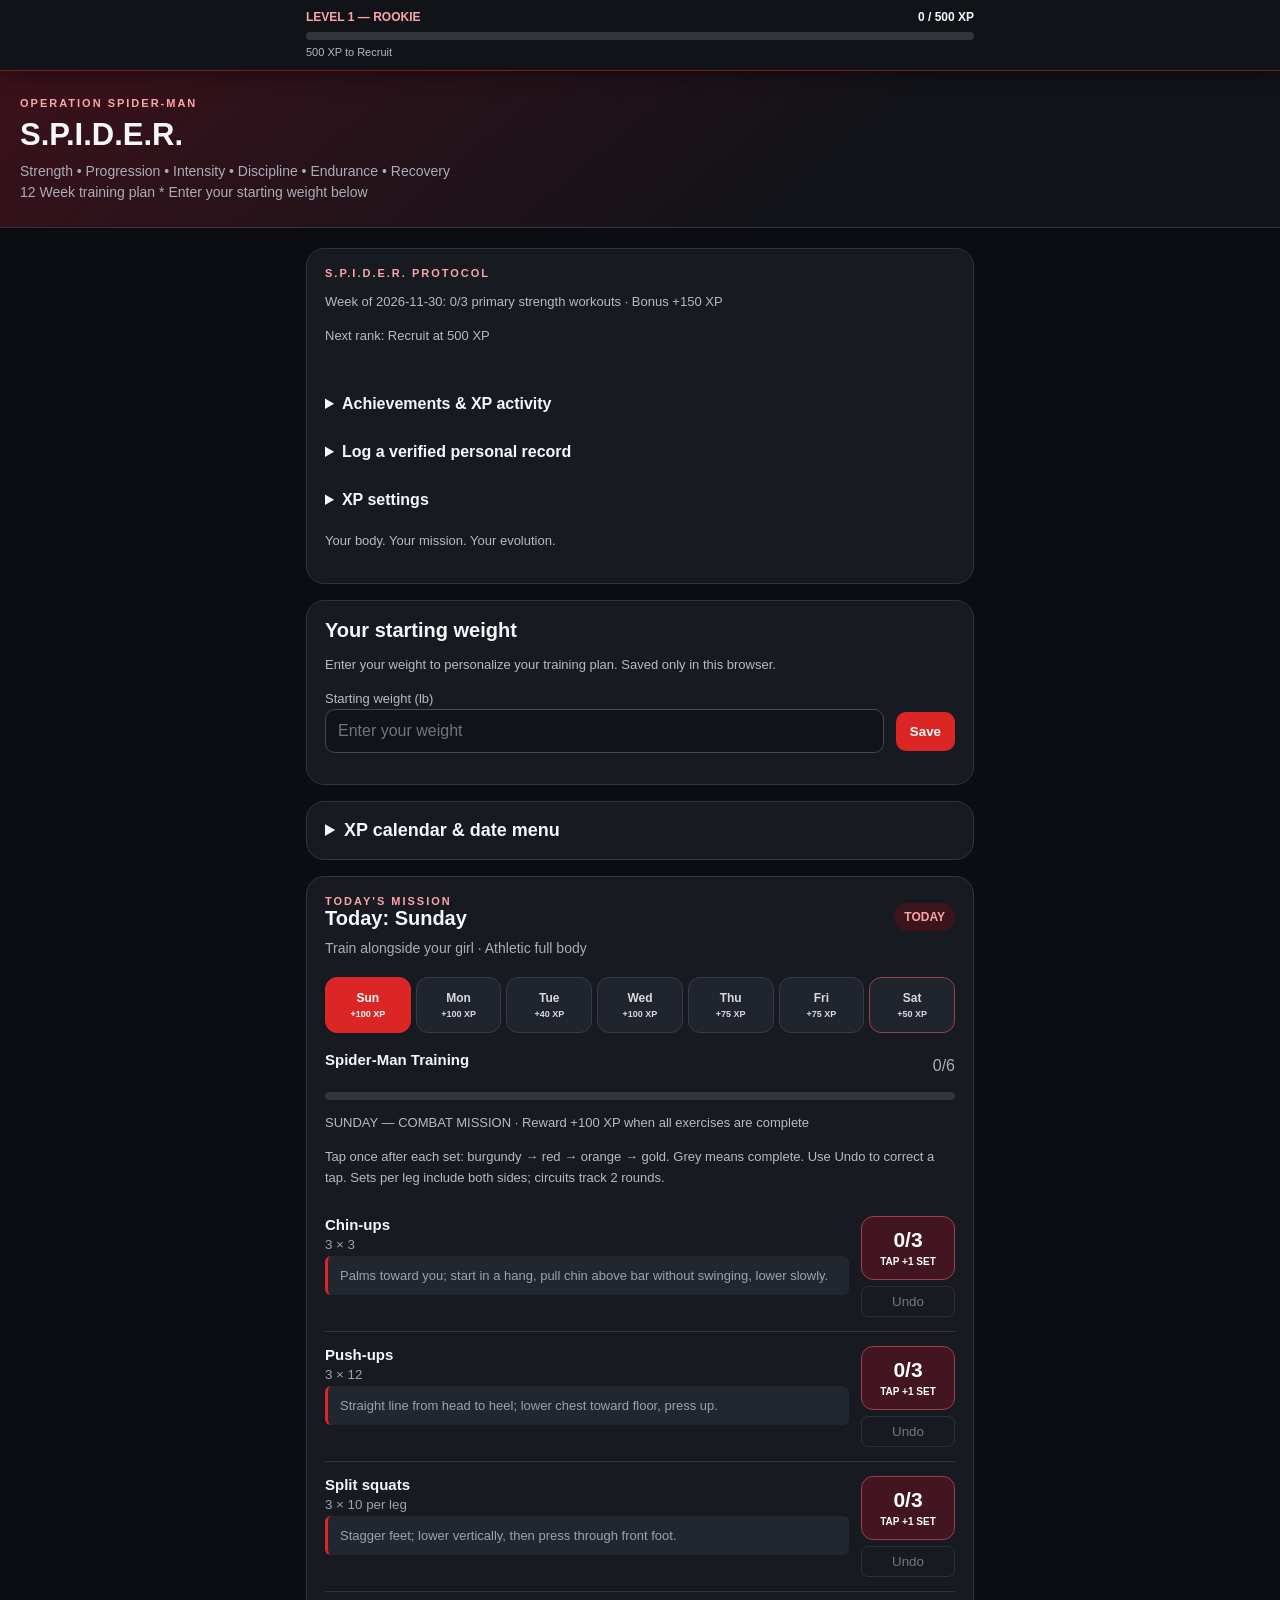
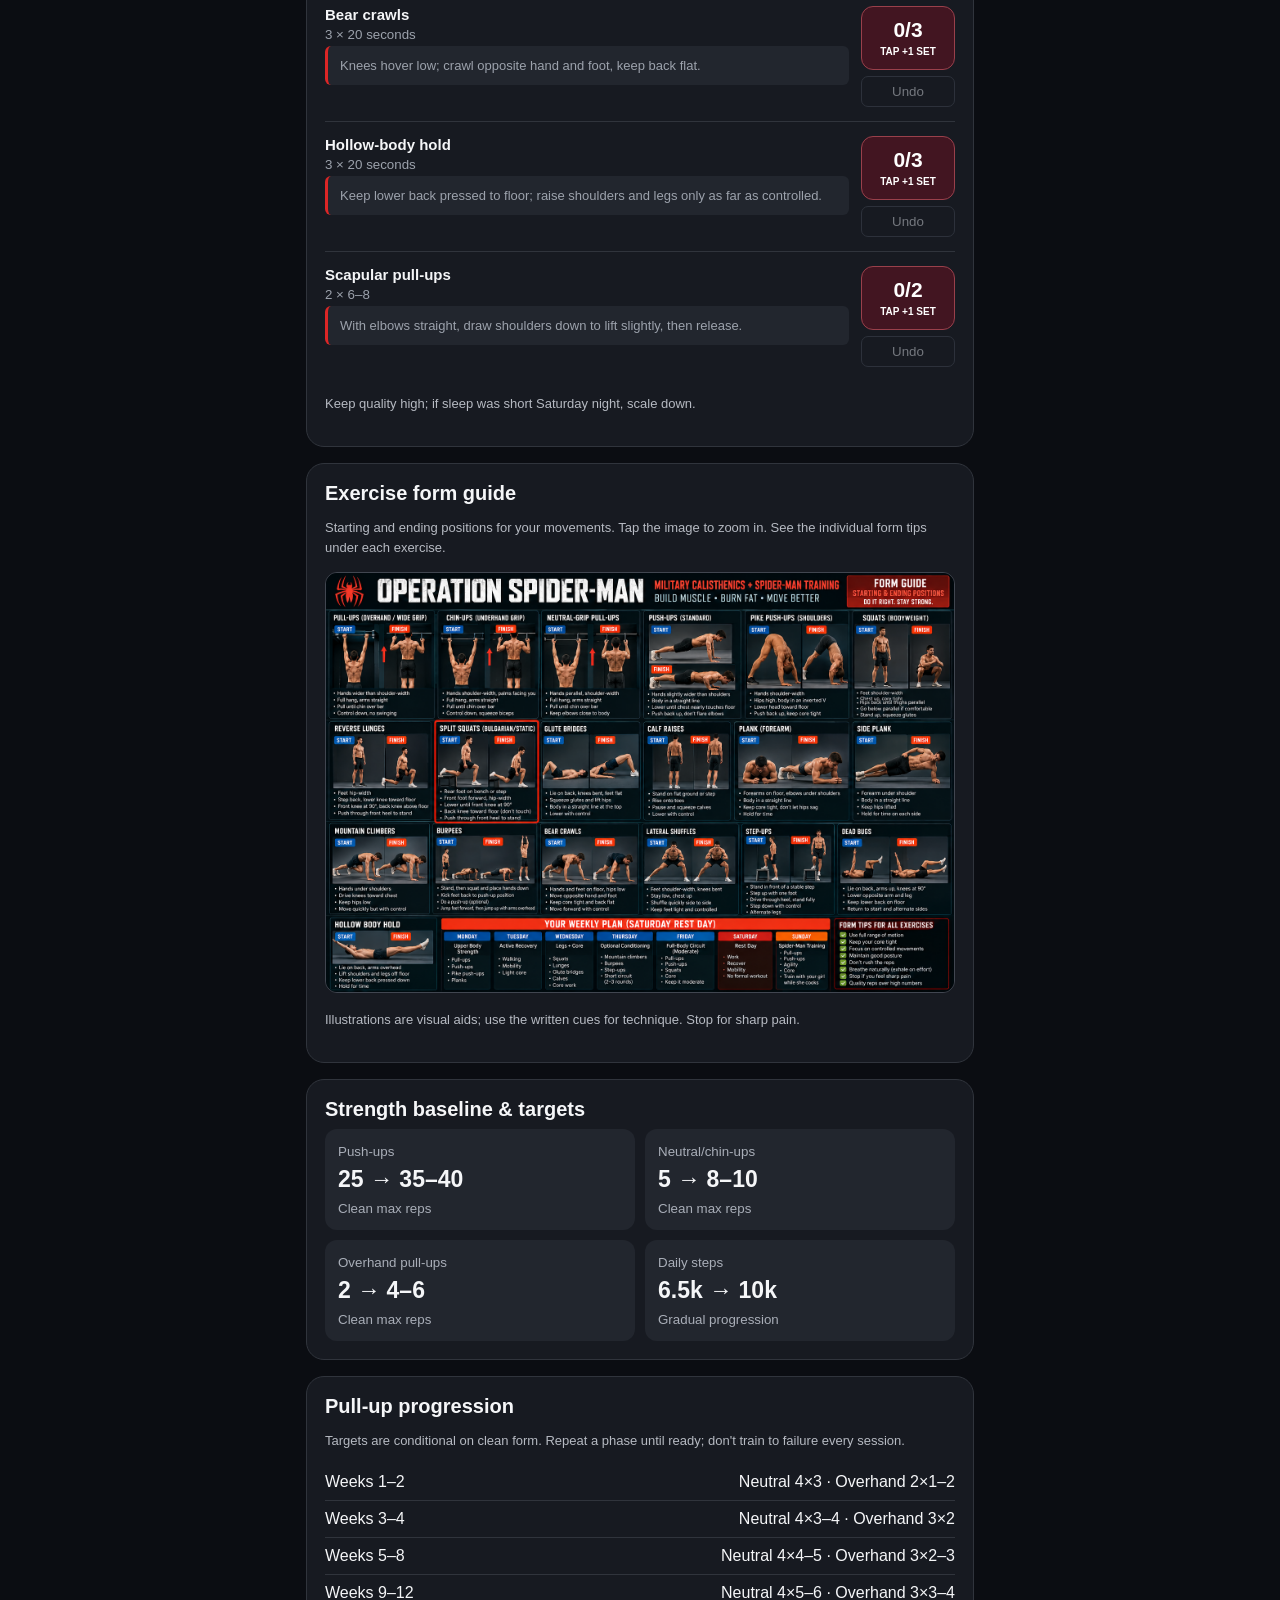
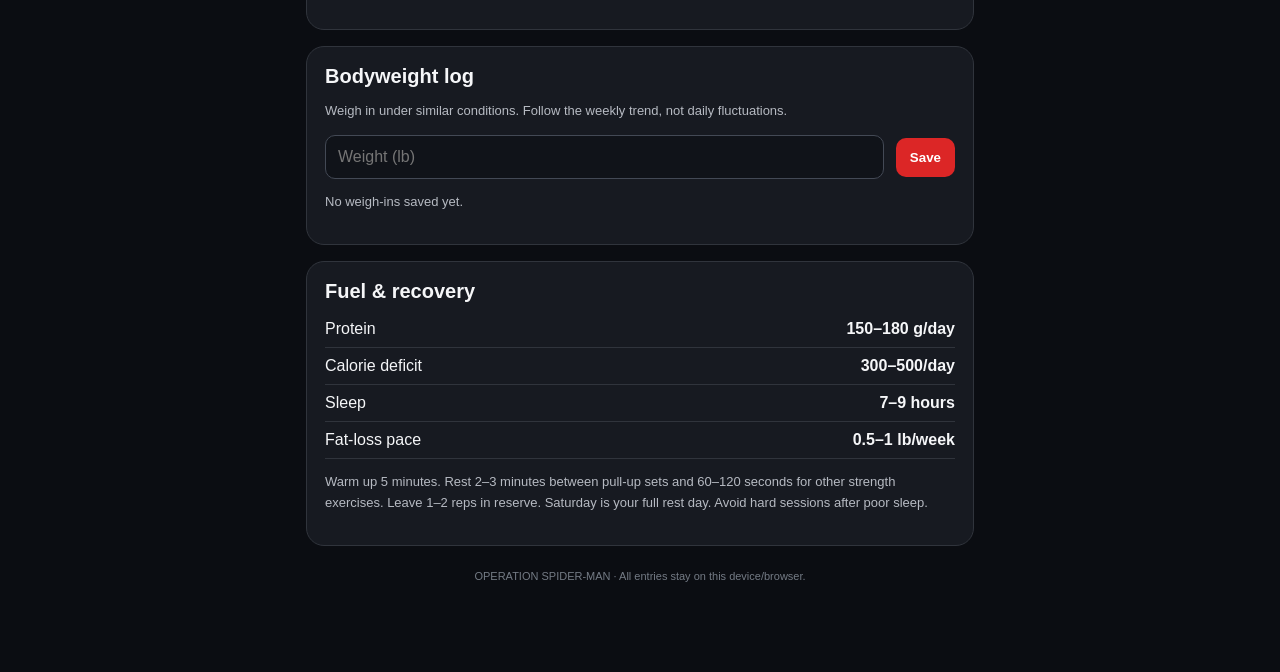
==== commit 4adefe6d: "Track exercise sets with colored tap counters and undo" ====
--- a/Operation-Spiderman-APP.html
+++ b/Operation-Spiderman-APP.html
@@ -1 +1 @@
-<!doctype html><html lang="en"><head><meta charset="utf-8"><meta name="viewport" content="width=device-width,initial-scale=1,viewport-fit=cover"><meta name="theme-color" content="#111318"><meta name="apple-mobile-web-app-capable" content="yes"><meta name="apple-mobile-web-app-status-bar-style" content="black-translucent"><meta name="apple-mobile-web-app-title" content="Spider-Man Fit"><title>Operation Spider-Man</title><style>:root{color-scheme:dark;font-family:-apple-system,BlinkMacSystemFont,'Segoe UI',sans-serif}*{box-sizing:border-box}body{margin:0;background:#0b0d12;color:#f5f6f8}header{background:linear-gradient(140deg,#3b111b,#111318 65%);padding:calc(env(safe-area-inset-top) + 26px) 20px 24px;border-bottom:1px solid #35333a}.eyebrow{color:#fca5a5;font-size:11px;font-weight:800;letter-spacing:2px}.heading{font-size:31px;font-weight:900;margin:8px 0}.sub{color:#a9aeb8;font-size:14px;line-height:1.5}main{max-width:700px;margin:auto;padding:20px 16px 90px}.panel{background:#171a21;border:1px solid #30343c;border-radius:18px;padding:18px;margin-bottom:16px}.row{display:flex;align-items:center;justify-content:space-between;gap:12px}.muted{color:#a9aeb8}.pill{font-size:12px;border-radius:99px;padding:7px 10px;background:#3b151b;color:#fca5a5;font-weight:700}.days{display:grid;grid-template-columns:repeat(7,1fr);gap:5px;margin:18px 0}.day{background:#20242c;color:#d7d9de;border:1px solid #373b45;border-radius:12px;padding:13px 0;font-weight:750;font-size:12px}.day.active{background:#dc2626;border-color:#dc2626;color:#fff}.day.rest{border-color:#99404b}.exercise{display:flex;gap:12px;align-items:center;border-bottom:1px solid #30343c;padding:14px 0;cursor:pointer}.exercise:last-child{border:0}.exercise input{accent-color:#dc2626;width:23px;height:23px;flex:none}.exercise strong{display:block;font-size:15px}.exercise small{display:block;color:#9ca2ac;margin-top:4px}.exercise.done strong{text-decoration:line-through;color:#8c929c}.progress{height:8px;border-radius:9px;background:#30343c;overflow:hidden;margin:12px 0}.fill{height:100%;background:#dc2626;transition:width .2s}.statgrid{display:grid;grid-template-columns:repeat(2,1fr);gap:10px}.stat{background:#22262e;border-radius:12px;padding:13px}.stat b{display:block;font-size:23px;margin:6px 0}.stat small{color:#a9aeb8}.control{width:100%;border-radius:10px;background:#101319;border:1px solid #434955;color:white;padding:12px;font-size:16px}.action{background:#dc2626;border:0;border-radius:10px;padding:12px 14px;color:#fff;font-weight:800;cursor:pointer}.line{display:grid;grid-template-columns:1fr auto;gap:12px;padding:9px 0;border-bottom:1px solid #30343c}.line:last-child{border:0}.note{font-size:13px;color:#b6bac2;line-height:1.6}.footer{text-align:center;color:#747b85;font-size:11px;margin-top:24px}h2{margin:0 0 8px;font-size:20px}h3{font-size:15px;margin:0 0 12px}button:focus-visible,input:focus-visible{outline:2px solid #fca5a5;outline-offset:2px}.formpic{width:100%;height:auto;border-radius:12px;border:1px solid #414650}.formtip{border-left:3px solid #dc2626;padding:10px 12px;background:#22262e;border-radius:6px;margin-top:10px;font-size:13px;line-height:1.5}.xpbar{position:sticky;top:0;z-index:100;background:#111318;border-bottom:1px solid #7f1d1d;padding:calc(env(safe-area-inset-top) + 10px) 16px 10px;box-shadow:0 4px 18px #0006}.xpinner{max-width:668px;margin:auto}.xprow{display:flex;align-items:center;justify-content:space-between;gap:12px;font-size:13px}.xplevel{color:#fca5a5;font-weight:800}.xptrack{height:8px;background:#30343c;border-radius:9px;overflow:hidden;margin:8px 0 5px}.xpfill{height:100%;background:#dc2626;transition:width .2s}.xpnote{font-size:11px;color:#b6bac2;line-height:1.4}.xptotal{font-weight:800}header{padding-top:26px}@media(prefers-reduced-motion:reduce){.xpfill{transition:none}}.calendar-menu summary{cursor:pointer;font-weight:800;font-size:18px}.calendar-menu[open] summary{margin-bottom:16px}.calendar-controls{display:flex;align-items:center;justify-content:space-between;gap:8px;margin:14px 0}.calendar-controls button,.calendar-today{background:#30161c;color:#fff;border:1px solid #8b303b;border-radius:8px;padding:10px;cursor:pointer}.calendar-grid{display:grid;grid-template-columns:repeat(7,minmax(0,1fr));gap:5px}.calendar-weekday{text-align:center;font-size:11px;color:#b6bac2;padding:5px 0}.calendar-date{min-height:53px;padding:5px 1px;border:1px solid #66232d;border-radius:8px;background:var(--heat);color:#fff;cursor:pointer;font-size:13px}.calendar-date small{display:block;font-size:9px;margin-top:4px}.calendar-date[aria-pressed=true]{outline:2px solid #fff;outline-offset:1px}.calendar-date:disabled{opacity:.45;cursor:default}.calendar-date.is-today{border-bottom:3px solid #fca5a5}.calendar-legend{display:flex;gap:5px;align-items:center;font-size:11px;margin:14px 0;color:#b6bac2}.calendar-swatch{width:22px;height:12px;border-radius:3px}.calendar-date-input{margin-top:12px;max-width:240px;color-scheme:dark}.calendar-best{font-size:13px;line-height:1.7;padding-left:22px}.calendar-best button{background:none;border:0;color:#fca5a5;text-align:left;cursor:pointer;font:inherit;text-decoration:underline}.selected-date{font-size:13px;color:#fca5a5;margin:12px 0}.protocol details{margin:14px 0}.protocol summary{cursor:pointer;font-weight:700;padding:8px 0}.protocol label{display:block;margin:10px 0 6px;font-size:13px}.protocol .control{max-width:100%;min-width:0}.xp-achievements,.xp-activity{padding-left:20px;font-size:13px;line-height:1.7}.xp-achievements li{color:#9ca2ac}.xp-achievements .earned{color:#fca5a5}.xp-feedback{color:#fca5a5;font-weight:700;font-size:13px;min-height:1em}.xp-secondary{border:1px solid #99404b;background:#30161c;color:#fff;border-radius:10px;padding:12px;cursor:pointer}.pr-confirm{line-height:1.6}.pr-confirm input{accent-color:#dc2626}.xprow{flex-wrap:wrap}.xpbar .xplevel{font-size:12px}.xpbar .xptotal{font-size:12px}button:disabled{opacity:.5;cursor:default} [hidden]{display:none!important}@media(max-width:360px){main{padding-left:10px;padding-right:10px}.panel{padding:12px}.day{font-size:11px}.xpbar{padding-left:10px;padding-right:10px}}</style><link rel="icon" type="image/png" sizes="32x32" href="favicon.png"><link rel="apple-touch-icon" sizes="180x180" href="apple-touch-icon.png"><link rel="manifest" href="site.webmanifest"></head><body><aside class="xpbar" aria-label="Workout experience"><div class="xpinner"><div class="xprow"><span class="xplevel" id="xpLevel">LEVEL 1</span><span class="xptotal" id="xpTotal" aria-live="polite" aria-atomic="true">0 XP</span></div><div class="xptrack" id="xpProgress" role="progressbar" aria-label="Progress to next level" aria-valuemin="0" aria-valuemax="100" aria-valuenow="0"><div class="xpfill" id="xpFill"></div></div><div class="xpnote"><span id="xpNext">500 XP to Recruit</span></div></div></aside><header><div class="eyebrow">OPERATION SPIDER-MAN</div><div class="heading">S.P.I.D.E.R.</div><div class="sub">Strength • Progression • Intensity • Discipline • Endurance • Recovery<br>12 Week training plan * <span id="startingWeightLabel">Enter your starting weight below</span></div></header><main><section class="panel protocol"><div class="eyebrow">S.P.I.D.E.R. PROTOCOL</div><p id="xpMission" class="note"></p><p id="xpNextUnlock" class="note"></p><p id="xpFeedback" class="xp-feedback" role="status" aria-live="polite"></p><details><summary>Achievements &amp; XP activity</summary><ul id="xpAchievements" class="xp-achievements"></ul><h3>Recent XP activity</h3><ul id="xpActivity" class="xp-activity"></ul><p class="note">Monday, Wednesday, Sunday: 100 XP each. Tuesday: 40 XP. Thursday and Friday: 75 XP each. Saturday: 50 XP after explicit regeneration. All scheduled exercises must be checked. Complete Monday, Wednesday and Sunday in one Monday–Sunday week for +150 XP. Achievements are cosmetic and remain unlocked even if a workout is later edited.</p></details><details><summary>Log a verified personal record</summary><p class="note">A PR is a single clean set you personally verify, not the sum of multiple sets. Your first verified best and each higher best earn +100 XP. Entries are self-verified.</p><label for="prExercise">Exercise</label><select class="control" id="prExercise"><option value="pullup">Pull-ups (clean overhand set)</option><option value="pushup">Push-ups (clean set)</option></select><label for="prDate">Date</label><input class="control" type="date" id="prDate"><label for="prReps">Reps in one set</label><input class="control" type="number" min="1" max="1000" step="1" inputmode="numeric" id="prReps"><label class="pr-confirm"><input type="checkbox" id="prVerified"> I verify these were clean reps in one continuous set.</label><button class="action" id="savePR">Save verified PR</button><p class="note" id="prStatus" role="status"></p></details><details><summary>XP settings</summary><p class="note">XP rules v1. Progress stays in this browser. Reset clears XP, PRs, regeneration and achievements, but preserves workout and weight history. Completed workouts are excluded until marked incomplete and completed again.</p><button id="resetXP" class="xp-secondary">Reset XP Progress</button></details><p class="note">Your body. Your mission. Your evolution.</p></section><section class="panel"><h2>Your starting weight</h2><p class="note">Enter your weight to personalize your training plan. Saved only in this browser.</p><label for="startingWeight" class="note">Starting weight (lb)</label><div class="row"><input id="startingWeight" class="control" type="number" min="70" max="700" step="0.1" placeholder="Enter your weight" inputmode="decimal"><button class="action" id="saveStartingWeight">Save</button></div><p id="startingWeightStatus" class="note" role="status"></p></section><details class="panel calendar-menu" id="calendarMenu"><summary>XP calendar &amp; date menu</summary><label for="workoutDate" class="note">Choose workout date</label><br><input id="workoutDate" class="control calendar-date-input" type="date"><div class="calendar-controls"><button id="previousMonth" aria-label="Previous month">‹</button><strong id="calendarMonth"></strong><button id="nextMonth" aria-label="Next month">›</button><button class="calendar-today" id="calendarToday">Today</button></div><div class="calendar-grid" id="xpCalendar" aria-label="Daily XP calendar"></div><div class="calendar-legend">Less XP <span class="calendar-swatch" style="background:#251217"></span><span class="calendar-swatch" style="background:#641b27"></span><span class="calendar-swatch" style="background:#a92335"></span><span class="calendar-swatch" style="background:#e53946"></span> More XP</div><p class="note" id="calendarStats"></p><h3>Your highest-XP days</h3><ol class="calendar-best" id="bestDays"></ol><p class="note">XP comes from complete scheduled workouts, weekly missions, regeneration and verified PRs. Select past dates to update your log. Future dates are view-only.</p></details><section class="panel"><div class="row"><div><div class="eyebrow">TODAY'S MISSION</div><h2 id="todayTitle">Loading…</h2></div><span class="pill" id="todayBadge">READY</span></div><div class="sub" id="todaySub"></div><div class="days" id="days"></div><div class="row"><h3 id="workoutName"></h3><span class="muted" id="count"></span></div><div class="progress"><div class="fill" id="fill"></div></div><p class="note" id="xpReward"></p><div id="exercises"></div><div id="regeneration" hidden><button class="action" id="completeRegeneration">Complete Regeneration</button> <button class="xp-secondary" id="undoRegeneration" hidden>Undo regeneration</button></div><p class="note" id="workoutNote"></p></section><section class="panel"><h2>Exercise form guide</h2><p class="note">Starting and ending positions for your movements. Tap the image to zoom in. See the individual form tips under each exercise.</p><a href="form-guide.png?v=30b2a84de830" target="_blank" rel="noopener"><img class="formpic" src="form-guide.png?v=30b2a84de830" alt="Exercise form illustrations with start and finish positions" loading="lazy"></a><p class="note">Illustrations are visual aids; use the written cues for technique. Stop for sharp pain.</p></section><section class="panel"><h2>Strength baseline & targets</h2><div class="statgrid"><div class="stat"><small>Push-ups</small><b>25 → 35–40</b><small>Clean max reps</small></div><div class="stat"><small>Neutral/chin-ups</small><b>5 → 8–10</b><small>Clean max reps</small></div><div class="stat"><small>Overhand pull-ups</small><b>2 → 4–6</b><small>Clean max reps</small></div><div class="stat"><small>Daily steps</small><b>6.5k → 10k</b><small>Gradual progression</small></div></div></section><section class="panel"><h2>Pull-up progression</h2><p class="note">Targets are conditional on clean form. Repeat a phase until ready; don't train to failure every session.</p><div class="line"><span>Weeks 1–2</span><span>Neutral 4×3 · Overhand 2×1–2</span></div><div class="line"><span>Weeks 3–4</span><span>Neutral 4×3–4 · Overhand 3×2</span></div><div class="line"><span>Weeks 5–8</span><span>Neutral 4×4–5 · Overhand 3×2–3</span></div><div class="line"><span>Weeks 9–12</span><span>Neutral 4×5–6 · Overhand 3×3–4</span></div></section><section class="panel"><h2>Bodyweight log</h2><p class="note">Weigh in under similar conditions. Follow the weekly trend, not daily fluctuations.</p><div class="row"><input id="weight" class="control" type="number" min="70" max="700" step="0.1" placeholder="Weight (lb)" aria-label="Weight in pounds"><button class="action" id="saveWeight">Save</button></div><p id="weightStatus" class="note"></p><div id="weightHistory"></div></section><section class="panel"><h2>Fuel & recovery</h2><div class="line"><span>Protein</span><b>150–180 g/day</b></div><div class="line"><span>Calorie deficit</span><b>300–500/day</b></div><div class="line"><span>Sleep</span><b>7–9 hours</b></div><div class="line"><span>Fat-loss pace</span><b>0.5–1 lb/week</b></div><p class="note">Warm up 5 minutes. Rest 2–3 minutes between pull-up sets and 60–120 seconds for other strength exercises. Leave 1–2 reps in reserve. Saturday is your full rest day. Avoid hard sessions after poor sleep.</p></section><div class="footer">OPERATION SPIDER-MAN · All entries stay on this device/browser.</div></main><script src="xp-engine.js?v=1"></script><script>const plan=[{day:'Sunday',name:'Spider-Man Training',sub:'Train alongside your girl · Athletic full body',ex:[['Chin-ups','3 × 3'],['Push-ups','3 × 12'],['Split squats','3 × 10 per leg'],['Bear crawls','3 × 20 seconds'],['Hollow-body hold','3 × 20 seconds'],['Scapular pull-ups','2 × 6–8']],note:'Keep quality high; if sleep was short Saturday night, scale down.'},{day:'Monday',name:'Upper Body Strength',sub:'Pull-ups · Push-ups · Shoulders · Core',ex:[['Neutral-grip pull-ups','4 × 3'],['Standard push-ups','3 × 12–15'],['Overhand pull-ups','2 × 1–2'],['Pike push-ups','2 × 6–8'],['Forearm plank','3 × 30–45 seconds']],note:'Rest 2–3 minutes between pull-up sets. Do not chase failure.'},{day:'Tuesday',name:'Active Recovery',sub:'Walk and restore mobility',ex:[['Brisk walking','25–40 minutes'],['Hip and shoulder mobility','5–10 minutes']],note:'Easy effort. Build toward 8,000–10,000 steps over time.'},{day:'Wednesday',name:'Military Legs + Core',sub:'Lower-body strength and trunk stability',ex:[['Bodyweight squats','3 × 18–25'],['Reverse lunges','3 × 10 per leg'],['Single-leg glute bridges','3 × 8 per leg'],['Calf raises','3 × 20'],['Dead bugs','3 × 10 per side'],['Side planks','2 × 30 seconds per side']],note:'Control every rep. Make exercises harder before adding endless repetitions.'},{day:'Thursday',name:'Optional Conditioning',sub:'Short military cardio circuit',ex:[['March or jog in place','60 seconds'],['Mountain climbers','20 total'],['Step-ups','10 per leg'],['Burpees (step-back allowed)','5'],['Rest','90 seconds']],note:'Do 2–3 rounds at a controlled pace. Skip if recovery is poor.'},{day:'Friday',name:'Moderate Military Circuit',sub:'Strength endurance before Friday night',ex:[['Neutral-grip pull-ups','2 reps'],['Push-ups','10 reps'],['Squats','15 reps'],['Mountain climbers','20 total'],['Forearm plank','30 seconds']],note:'2 rounds, 90–120 seconds between rounds. This is optional if you are fatigued; do not push to failure.'},{day:'Saturday',name:'FULL REST DAY',sub:'Work your shift · Lounge · Recover',ex:[],note:'No scheduled workout. Relax, eat well, and recover without guilt.'}];const cues={'Chin-ups':'Palms toward you; start in a hang, pull chin above bar without swinging, lower slowly.','Neutral-grip pull-ups':'Palms face each other; pull elbows down toward ribs and lower under control.','Overhand pull-ups':'Palms away; use a comfortable width and pull without swinging.','Standard push-ups':'Straight line from head to heel; lower chest toward floor, press up.','Push-ups':'Straight line from head to heel; lower chest toward floor, press up.','Pike push-ups':'Hips high in an inverted V; lower head between hands, press up.','Bodyweight squats':'Feet shoulder-width; squat with heels down and knees tracking over toes, then stand.','Squats':'Sit down between hips with heels planted, then stand tall.','Reverse lunges':'Step back and lower under control, then push through front foot to stand.','Split squats':'Stagger feet; lower vertically, then press through front foot.','Single-leg glute bridges':'One foot planted; lift hips without arching back, then lower.','Calf raises':'Rise onto toes, pause, lower slowly.','Dead bugs':'Opposite arm and leg extend while lower back stays gently pressed down.','Forearm plank':'Elbows under shoulders; body straight, brace and breathe.','Side planks':'Elbow under shoulder; lift hips into a straight line.','Mountain climbers':'Start in high plank; alternate driving knees forward without bouncing hips.','Step-ups':'Step onto stable platform; straighten standing leg and step down slowly.','Burpees (step-back allowed)':'Hands to floor, step back to plank, step forward, stand tall.','Bear crawls':'Knees hover low; crawl opposite hand and foot, keep back flat.','Hollow-body hold':'Keep lower back pressed to floor; raise shoulders and legs only as far as controlled.','Scapular pull-ups':'With elbows straight, draw shoulders down to lift slightly, then release.'};const $=id=>document.getElementById(id);let selectedDate=new Date();selectedDate.setHours(12,0,0,0);let selected=selectedDate.getDay();let calendarMonth=new Date(selectedDate.getFullYear(),selectedDate.getMonth(),1,12);let checks=JSON.parse(localStorage.getItem('spiderman-checks')||'{}');let weights=JSON.parse(localStorage.getItem('spiderman-weights')||'[]');let startingWeight=Number(localStorage.getItem('spiderman-starting-weight'))||null;function dateKey(d){return [d.getFullYear(),String(d.getMonth()+1).padStart(2,'0'),String(d.getDate()).padStart(2,'0')].join('-')}function key(){const d=selectedDate;return [d.getFullYear(),String(d.getMonth()+1).padStart(2,'0'),String(d.getDate()).padStart(2,'0')].join('-')}function render(){renderXP();const p=plan[selected],today=new Date().getDay();$('todayTitle').textContent=key()===dateKey(new Date())?'Today: '+p.day:p.day+' · '+selectedDate.toLocaleDateString(undefined,{month:'short',day:'numeric',year:'numeric'});$('todayBadge').textContent=selected===6?'REST':key()===dateKey(new Date())?'TODAY':'PLAN';$('todaySub').textContent=p.sub;$('days').innerHTML=plan.map((v,i)=>'<button class="day '+(selected===i?'active ':'')+(i===6?'rest':'')+'" data-day="'+i+'">'+v.day.slice(0,3)+'<small style="display:block;font-size:9px;margin-top:4px">+'+SpiderXP.rewards[i]+' XP</small></button>').join('');document.querySelectorAll('[data-day]').forEach(b=>b.onclick=()=>{const d=new Date(selectedDate);d.setDate(d.getDate()+Number(b.dataset.day)-selected);selectDate(d)});$('workoutName').textContent=p.name;const ck=checks[key()+'-'+selected]||{};let done=p.ex.filter((_,i)=>ck[i]).length;$('count').textContent=p.ex.length?done+'/'+p.ex.length:'Recovery';$('fill').style.width=(p.ex.length?100*done/p.ex.length:100)+'%';$('exercises').innerHTML=p.ex.map((e,i)=>'<label class="exercise '+(ck[i]?'done':'')+'"><input type="checkbox" data-ex="'+i+'" '+(ck[i]?'checked':'')+(key()>dateKey(new Date())||!xpClockOK()?' disabled':'')+'><span><strong>'+e[0]+'</strong><small>'+e[1]+'</small><small class="formtip">'+(cues[e[0]]||'Use controlled movement and comfortable alignment.')+'</small></span></label>').join('');document.querySelectorAll('[data-ex]').forEach(c=>c.onchange=()=>{if(key()>dateKey(new Date())||!xpClockOK()){render();return}const k=key()+'-'+selected;checks[k]??={};checks[k][c.dataset.ex]=c.checked;localStorage.setItem('spiderman-checks',JSON.stringify(checks));render()});$('workoutNote').textContent=p.note;renderCalendar()}function renderXP(){}function renderWeights(){$('weightHistory').innerHTML=weights.slice(-6).reverse().map(w=>'<div class="line"><span>'+w.date+'</span><b>'+w.value+' lb</b></div>').join('');$('weightStatus').textContent=weights.length?'Latest: '+weights[weights.length-1].value+' lb'+(startingWeight?' · Starting: '+startingWeight+' lb':''):'No weigh-ins saved yet.'}$('saveWeight').onclick=()=>{const n=Number($('weight').value);if(!Number.isFinite(n)||n<70||n>700){$('weightStatus').textContent='Enter a valid weight in pounds.';return}weights.push({date:dateKey(new Date()),value:n});localStorage.setItem('spiderman-weights',JSON.stringify(weights));$('weight').value='';renderWeights()};function dailyXP(){return {}}function parseDate(value){if(!/^\d{4}-\d{2}-\d{2}$/.test(value))return null;const [y,m,d]=value.split('-').map(Number);const date=new Date(y,m-1,d,12);return dateKey(date)===value?date:null}function selectDate(date){selectedDate=date;selected=selectedDate.getDay();calendarMonth=new Date(date.getFullYear(),date.getMonth(),1,12);render()}function heatColor(points,max){if(!points)return '#251217';const ratio=points/Math.max(max,10);return ratio<=.25?'#641b27':ratio<=.5?'#8c2030':ratio<=.75?'#b9273a':'#e53946'}function renderCalendar(){const totals=dailyXP(checks);const highest=Math.max(10,...Object.values(totals));const y=calendarMonth.getFullYear(),m=calendarMonth.getMonth();$('workoutDate').value=key();$('calendarMonth').textContent=calendarMonth.toLocaleDateString(undefined,{month:'long',year:'numeric'});let markup=['Sun','Mon','Tue','Wed','Thu','Fri','Sat'].map(day=>'<span class="calendar-weekday">'+day+'</span>').join('');for(let i=0;i<calendarMonth.getDay();i++)markup+='<span></span>';let monthXP=0;for(let day=1;day<=new Date(y,m+1,0).getDate();day++){const d=new Date(y,m,day,12),date=dateKey(d),xp=totals[date]||0;monthXP+=xp;markup+='<button class="calendar-date '+(date===dateKey(new Date())?'is-today':'')+'" style="--heat:'+heatColor(xp,highest)+'" data-date="'+date+'" aria-pressed="'+(date===key())+'" aria-label="'+date+', '+xp+' XP"><span>'+day+'</span><small>'+xp+' XP</small></button>'}$('xpCalendar').innerHTML=markup;$('xpCalendar').querySelectorAll('[data-date]').forEach(button=>button.onclick=()=>selectDate(parseDate(button.dataset.date)));$('calendarStats').textContent='Selected day: '+(totals[key()]||0)+' XP · This month: '+monthXP+' XP. Colors are relative to your highest-XP day.';const best=Object.entries(totals).filter(([,xp])=>xp>0).sort((a,b)=>b[1]-a[1]||b[0].localeCompare(a[0])).slice(0,5);$('bestDays').innerHTML=best.length?best.map(([date,xp])=>'<li><button data-best="'+date+'">'+parseDate(date).toLocaleDateString(undefined,{month:'short',day:'numeric',year:'numeric'})+' — '+xp+' XP</button></li>').join(''):'<li>Complete an exercise to start your XP history.</li>';$('bestDays').querySelectorAll('[data-best]').forEach(button=>button.onclick=()=>selectDate(parseDate(button.dataset.best)))}$('workoutDate').onchange=()=>{const date=parseDate($('workoutDate').value);if(date)selectDate(date)};$('previousMonth').onclick=()=>{calendarMonth.setMonth(calendarMonth.getMonth()-1);renderCalendar()};$('nextMonth').onclick=()=>{calendarMonth.setMonth(calendarMonth.getMonth()+1);renderCalendar()};$('calendarToday').onclick=()=>{const now=new Date();now.setHours(12,0,0,0);selectDate(now)};function renderStartingWeight(){$('startingWeightLabel').textContent=startingWeight?'Starting weight: '+startingWeight+' lb':'Enter your starting weight below';$('startingWeight').value=startingWeight||''}function saveStartingWeight(){const n=Number($('startingWeight').value);if(!Number.isFinite(n)||n<70||n>700){$('startingWeightStatus').textContent='Enter a weight between 70 and 700 lb.';return}startingWeight=Math.round(n*10)/10;localStorage.setItem('spiderman-starting-weight',String(startingWeight));renderStartingWeight();renderWeights();$('startingWeightStatus').textContent='Starting weight saved: '+startingWeight+' lb.'}$('saveStartingWeight').onclick=saveStartingWeight;$('startingWeight').onkeydown=event=>{if(event.key==='Enter')saveStartingWeight()};renderStartingWeight();renderWeights();</script><script src="xp-ui.js?v=1"></script></body></html>
+<!doctype html><html lang="en"><head><meta charset="utf-8"><meta name="viewport" content="width=device-width,initial-scale=1,viewport-fit=cover"><meta name="theme-color" content="#111318"><meta name="apple-mobile-web-app-capable" content="yes"><meta name="apple-mobile-web-app-status-bar-style" content="black-translucent"><meta name="apple-mobile-web-app-title" content="Spider-Man Fit"><title>Operation Spider-Man</title><style>:root{color-scheme:dark;font-family:-apple-system,BlinkMacSystemFont,'Segoe UI',sans-serif}*{box-sizing:border-box}body{margin:0;background:#0b0d12;color:#f5f6f8}header{background:linear-gradient(140deg,#3b111b,#111318 65%);padding:calc(env(safe-area-inset-top) + 26px) 20px 24px;border-bottom:1px solid #35333a}.eyebrow{color:#fca5a5;font-size:11px;font-weight:800;letter-spacing:2px}.heading{font-size:31px;font-weight:900;margin:8px 0}.sub{color:#a9aeb8;font-size:14px;line-height:1.5}main{max-width:700px;margin:auto;padding:20px 16px 90px}.panel{background:#171a21;border:1px solid #30343c;border-radius:18px;padding:18px;margin-bottom:16px}.row{display:flex;align-items:center;justify-content:space-between;gap:12px}.muted{color:#a9aeb8}.pill{font-size:12px;border-radius:99px;padding:7px 10px;background:#3b151b;color:#fca5a5;font-weight:700}.days{display:grid;grid-template-columns:repeat(7,1fr);gap:5px;margin:18px 0}.day{background:#20242c;color:#d7d9de;border:1px solid #373b45;border-radius:12px;padding:13px 0;font-weight:750;font-size:12px}.day.active{background:#dc2626;border-color:#dc2626;color:#fff}.day.rest{border-color:#99404b}.exercise{display:flex;gap:12px;align-items:center;border-bottom:1px solid #30343c;padding:14px 0;cursor:pointer}.exercise:last-child{border:0}.exercise input{accent-color:#dc2626;width:23px;height:23px;flex:none}.exercise strong{display:block;font-size:15px}.exercise small{display:block;color:#9ca2ac;margin-top:4px}.exercise.done strong{text-decoration:line-through;color:#8c929c}.progress{height:8px;border-radius:9px;background:#30343c;overflow:hidden;margin:12px 0}.fill{height:100%;background:#dc2626;transition:width .2s}.statgrid{display:grid;grid-template-columns:repeat(2,1fr);gap:10px}.stat{background:#22262e;border-radius:12px;padding:13px}.stat b{display:block;font-size:23px;margin:6px 0}.stat small{color:#a9aeb8}.control{width:100%;border-radius:10px;background:#101319;border:1px solid #434955;color:white;padding:12px;font-size:16px}.action{background:#dc2626;border:0;border-radius:10px;padding:12px 14px;color:#fff;font-weight:800;cursor:pointer}.line{display:grid;grid-template-columns:1fr auto;gap:12px;padding:9px 0;border-bottom:1px solid #30343c}.line:last-child{border:0}.note{font-size:13px;color:#b6bac2;line-height:1.6}.footer{text-align:center;color:#747b85;font-size:11px;margin-top:24px}h2{margin:0 0 8px;font-size:20px}h3{font-size:15px;margin:0 0 12px}button:focus-visible,input:focus-visible{outline:2px solid #fca5a5;outline-offset:2px}.formpic{width:100%;height:auto;border-radius:12px;border:1px solid #414650}.formtip{border-left:3px solid #dc2626;padding:10px 12px;background:#22262e;border-radius:6px;margin-top:10px;font-size:13px;line-height:1.5}.xpbar{position:sticky;top:0;z-index:100;background:#111318;border-bottom:1px solid #7f1d1d;padding:calc(env(safe-area-inset-top) + 10px) 16px 10px;box-shadow:0 4px 18px #0006}.xpinner{max-width:668px;margin:auto}.xprow{display:flex;align-items:center;justify-content:space-between;gap:12px;font-size:13px}.xplevel{color:#fca5a5;font-weight:800}.xptrack{height:8px;background:#30343c;border-radius:9px;overflow:hidden;margin:8px 0 5px}.xpfill{height:100%;background:#dc2626;transition:width .2s}.xpnote{font-size:11px;color:#b6bac2;line-height:1.4}.xptotal{font-weight:800}header{padding-top:26px}@media(prefers-reduced-motion:reduce){.xpfill{transition:none}}.calendar-menu summary{cursor:pointer;font-weight:800;font-size:18px}.calendar-menu[open] summary{margin-bottom:16px}.calendar-controls{display:flex;align-items:center;justify-content:space-between;gap:8px;margin:14px 0}.calendar-controls button,.calendar-today{background:#30161c;color:#fff;border:1px solid #8b303b;border-radius:8px;padding:10px;cursor:pointer}.calendar-grid{display:grid;grid-template-columns:repeat(7,minmax(0,1fr));gap:5px}.calendar-weekday{text-align:center;font-size:11px;color:#b6bac2;padding:5px 0}.calendar-date{min-height:53px;padding:5px 1px;border:1px solid #66232d;border-radius:8px;background:var(--heat);color:#fff;cursor:pointer;font-size:13px}.calendar-date small{display:block;font-size:9px;margin-top:4px}.calendar-date[aria-pressed=true]{outline:2px solid #fff;outline-offset:1px}.calendar-date:disabled{opacity:.45;cursor:default}.calendar-date.is-today{border-bottom:3px solid #fca5a5}.calendar-legend{display:flex;gap:5px;align-items:center;font-size:11px;margin:14px 0;color:#b6bac2}.calendar-swatch{width:22px;height:12px;border-radius:3px}.calendar-date-input{margin-top:12px;max-width:240px;color-scheme:dark}.calendar-best{font-size:13px;line-height:1.7;padding-left:22px}.calendar-best button{background:none;border:0;color:#fca5a5;text-align:left;cursor:pointer;font:inherit;text-decoration:underline}.selected-date{font-size:13px;color:#fca5a5;margin:12px 0}.protocol details{margin:14px 0}.protocol summary{cursor:pointer;font-weight:700;padding:8px 0}.protocol label{display:block;margin:10px 0 6px;font-size:13px}.protocol .control{max-width:100%;min-width:0}.xp-achievements,.xp-activity{padding-left:20px;font-size:13px;line-height:1.7}.xp-achievements li{color:#9ca2ac}.xp-achievements .earned{color:#fca5a5}.xp-feedback{color:#fca5a5;font-weight:700;font-size:13px;min-height:1em}.xp-secondary{border:1px solid #99404b;background:#30161c;color:#fff;border-radius:10px;padding:12px;cursor:pointer}.pr-confirm{line-height:1.6}.pr-confirm input{accent-color:#dc2626}.xprow{flex-wrap:wrap}.xpbar .xplevel{font-size:12px}.xpbar .xptotal{font-size:12px}button:disabled{opacity:.5;cursor:default} [hidden]{display:none!important}@media(max-width:360px){main{padding-left:10px;padding-right:10px}.panel{padding:12px}.day{font-size:11px}.xpbar{padding-left:10px;padding-right:10px}}.set-exercise{align-items:flex-start;cursor:default}.set-description{flex:1;min-width:0}.set-controls{flex:0 0 94px;display:grid;gap:6px}.set-tap{min-height:64px;border:1px solid #99404b;border-radius:12px;color:white;background:#421521;cursor:pointer;font-weight:800;touch-action:manipulation}.set-tap span{display:block;font-size:21px}.set-tap small{color:inherit;font-size:10px}.set-tap.stage-1{background:#b91c35}.set-tap.stage-2{background:#b9480d}.set-tap.stage-3,.set-tap.stage-4{background:#e9b949;color:#171a21}.set-tap.set-complete{background:#3d434d;border-color:#6b7280;color:#d1d5db;opacity:1}.set-undo{background:transparent;color:#d1d5db;border:1px solid #434955;border-radius:7px;padding:7px;cursor:pointer;touch-action:manipulation}.set-exercise.done .set-description{opacity:.65}@media(max-width:360px){.set-controls{flex-basis:82px}.set-exercise{gap:8px}}</style><link rel="icon" type="image/png" sizes="32x32" href="favicon.png"><link rel="apple-touch-icon" sizes="180x180" href="apple-touch-icon.png"><link rel="manifest" href="site.webmanifest"></head><body><aside class="xpbar" aria-label="Workout experience"><div class="xpinner"><div class="xprow"><span class="xplevel" id="xpLevel">LEVEL 1</span><span class="xptotal" id="xpTotal" aria-live="polite" aria-atomic="true">0 XP</span></div><div class="xptrack" id="xpProgress" role="progressbar" aria-label="Progress to next level" aria-valuemin="0" aria-valuemax="100" aria-valuenow="0"><div class="xpfill" id="xpFill"></div></div><div class="xpnote"><span id="xpNext">500 XP to Recruit</span></div></div></aside><header><div class="eyebrow">OPERATION SPIDER-MAN</div><div class="heading">S.P.I.D.E.R.</div><div class="sub">Strength • Progression • Intensity • Discipline • Endurance • Recovery<br>12 Week training plan * <span id="startingWeightLabel">Enter your starting weight below</span></div></header><main><section class="panel protocol"><div class="eyebrow">S.P.I.D.E.R. PROTOCOL</div><p id="xpMission" class="note"></p><p id="xpNextUnlock" class="note"></p><p id="xpFeedback" class="xp-feedback" role="status" aria-live="polite"></p><details><summary>Achievements &amp; XP activity</summary><ul id="xpAchievements" class="xp-achievements"></ul><h3>Recent XP activity</h3><ul id="xpActivity" class="xp-activity"></ul><p class="note">Monday, Wednesday, Sunday: 100 XP each. Tuesday: 40 XP. Thursday and Friday: 75 XP each. Saturday: 50 XP after explicit regeneration. All scheduled exercises must be checked. Complete Monday, Wednesday and Sunday in one Monday–Sunday week for +150 XP. Achievements are cosmetic and remain unlocked even if a workout is later edited.</p></details><details><summary>Log a verified personal record</summary><p class="note">A PR is a single clean set you personally verify, not the sum of multiple sets. Your first verified best and each higher best earn +100 XP. Entries are self-verified.</p><label for="prExercise">Exercise</label><select class="control" id="prExercise"><option value="pullup">Pull-ups (clean overhand set)</option><option value="pushup">Push-ups (clean set)</option></select><label for="prDate">Date</label><input class="control" type="date" id="prDate"><label for="prReps">Reps in one set</label><input class="control" type="number" min="1" max="1000" step="1" inputmode="numeric" id="prReps"><label class="pr-confirm"><input type="checkbox" id="prVerified"> I verify these were clean reps in one continuous set.</label><button class="action" id="savePR">Save verified PR</button><p class="note" id="prStatus" role="status"></p></details><details><summary>XP settings</summary><p class="note">XP rules v1. Progress stays in this browser. Reset clears XP, PRs, regeneration and achievements, but preserves workout and weight history. Completed workouts are excluded until marked incomplete and completed again.</p><button id="resetXP" class="xp-secondary">Reset XP Progress</button></details><p class="note">Your body. Your mission. Your evolution.</p></section><section class="panel"><h2>Your starting weight</h2><p class="note">Enter your weight to personalize your training plan. Saved only in this browser.</p><label for="startingWeight" class="note">Starting weight (lb)</label><div class="row"><input id="startingWeight" class="control" type="number" min="70" max="700" step="0.1" placeholder="Enter your weight" inputmode="decimal"><button class="action" id="saveStartingWeight">Save</button></div><p id="startingWeightStatus" class="note" role="status"></p></section><details class="panel calendar-menu" id="calendarMenu"><summary>XP calendar &amp; date menu</summary><label for="workoutDate" class="note">Choose workout date</label><br><input id="workoutDate" class="control calendar-date-input" type="date"><div class="calendar-controls"><button id="previousMonth" aria-label="Previous month">‹</button><strong id="calendarMonth"></strong><button id="nextMonth" aria-label="Next month">›</button><button class="calendar-today" id="calendarToday">Today</button></div><div class="calendar-grid" id="xpCalendar" aria-label="Daily XP calendar"></div><div class="calendar-legend">Less XP <span class="calendar-swatch" style="background:#251217"></span><span class="calendar-swatch" style="background:#641b27"></span><span class="calendar-swatch" style="background:#a92335"></span><span class="calendar-swatch" style="background:#e53946"></span> More XP</div><p class="note" id="calendarStats"></p><h3>Your highest-XP days</h3><ol class="calendar-best" id="bestDays"></ol><p class="note">XP comes from complete scheduled workouts, weekly missions, regeneration and verified PRs. Select past dates to update your log. Future dates are view-only.</p></details><section class="panel"><div class="row"><div><div class="eyebrow">TODAY'S MISSION</div><h2 id="todayTitle">Loading…</h2></div><span class="pill" id="todayBadge">READY</span></div><div class="sub" id="todaySub"></div><div class="days" id="days"></div><div class="row"><h3 id="workoutName"></h3><span class="muted" id="count"></span></div><div class="progress"><div class="fill" id="fill"></div></div><p class="note" id="xpReward"></p><p class="note">Tap once after each set: burgundy → red → orange → gold. Grey means complete. Use Undo to correct a tap. Sets per leg include both sides; circuits track 2 rounds.</p><div id="exercises"></div><div id="regeneration" hidden><button class="action" id="completeRegeneration">Complete Regeneration</button> <button class="xp-secondary" id="undoRegeneration" hidden>Undo regeneration</button></div><p class="note" id="workoutNote"></p></section><section class="panel"><h2>Exercise form guide</h2><p class="note">Starting and ending positions for your movements. Tap the image to zoom in. See the individual form tips under each exercise.</p><a href="form-guide.png?v=30b2a84de830" target="_blank" rel="noopener"><img class="formpic" src="form-guide.png?v=30b2a84de830" alt="Exercise form illustrations with start and finish positions" loading="lazy"></a><p class="note">Illustrations are visual aids; use the written cues for technique. Stop for sharp pain.</p></section><section class="panel"><h2>Strength baseline & targets</h2><div class="statgrid"><div class="stat"><small>Push-ups</small><b>25 → 35–40</b><small>Clean max reps</small></div><div class="stat"><small>Neutral/chin-ups</small><b>5 → 8–10</b><small>Clean max reps</small></div><div class="stat"><small>Overhand pull-ups</small><b>2 → 4–6</b><small>Clean max reps</small></div><div class="stat"><small>Daily steps</small><b>6.5k → 10k</b><small>Gradual progression</small></div></div></section><section class="panel"><h2>Pull-up progression</h2><p class="note">Targets are conditional on clean form. Repeat a phase until ready; don't train to failure every session.</p><div class="line"><span>Weeks 1–2</span><span>Neutral 4×3 · Overhand 2×1–2</span></div><div class="line"><span>Weeks 3–4</span><span>Neutral 4×3–4 · Overhand 3×2</span></div><div class="line"><span>Weeks 5–8</span><span>Neutral 4×4–5 · Overhand 3×2–3</span></div><div class="line"><span>Weeks 9–12</span><span>Neutral 4×5–6 · Overhand 3×3–4</span></div></section><section class="panel"><h2>Bodyweight log</h2><p class="note">Weigh in under similar conditions. Follow the weekly trend, not daily fluctuations.</p><div class="row"><input id="weight" class="control" type="number" min="70" max="700" step="0.1" placeholder="Weight (lb)" aria-label="Weight in pounds"><button class="action" id="saveWeight">Save</button></div><p id="weightStatus" class="note"></p><div id="weightHistory"></div></section><section class="panel"><h2>Fuel & recovery</h2><div class="line"><span>Protein</span><b>150–180 g/day</b></div><div class="line"><span>Calorie deficit</span><b>300–500/day</b></div><div class="line"><span>Sleep</span><b>7–9 hours</b></div><div class="line"><span>Fat-loss pace</span><b>0.5–1 lb/week</b></div><p class="note">Warm up 5 minutes. Rest 2–3 minutes between pull-up sets and 60–120 seconds for other strength exercises. Leave 1–2 reps in reserve. Saturday is your full rest day. Avoid hard sessions after poor sleep.</p></section><div class="footer">OPERATION SPIDER-MAN · All entries stay on this device/browser.</div></main><script src="xp-engine.js?v=1"></script><script>const plan=[{day:'Sunday',name:'Spider-Man Training',sub:'Train alongside your girl · Athletic full body',ex:[['Chin-ups','3 × 3'],['Push-ups','3 × 12'],['Split squats','3 × 10 per leg'],['Bear crawls','3 × 20 seconds'],['Hollow-body hold','3 × 20 seconds'],['Scapular pull-ups','2 × 6–8']],note:'Keep quality high; if sleep was short Saturday night, scale down.'},{day:'Monday',name:'Upper Body Strength',sub:'Pull-ups · Push-ups · Shoulders · Core',ex:[['Neutral-grip pull-ups','4 × 3'],['Standard push-ups','3 × 12–15'],['Overhand pull-ups','2 × 1–2'],['Pike push-ups','2 × 6–8'],['Forearm plank','3 × 30–45 seconds']],note:'Rest 2–3 minutes between pull-up sets. Do not chase failure.'},{day:'Tuesday',name:'Active Recovery',sub:'Walk and restore mobility',ex:[['Brisk walking','25–40 minutes'],['Hip and shoulder mobility','5–10 minutes']],note:'Easy effort. Build toward 8,000–10,000 steps over time.'},{day:'Wednesday',name:'Military Legs + Core',sub:'Lower-body strength and trunk stability',ex:[['Bodyweight squats','3 × 18–25'],['Reverse lunges','3 × 10 per leg'],['Single-leg glute bridges','3 × 8 per leg'],['Calf raises','3 × 20'],['Dead bugs','3 × 10 per side'],['Side planks','2 × 30 seconds per side']],note:'Control every rep. Make exercises harder before adding endless repetitions.'},{day:'Thursday',name:'Optional Conditioning',sub:'Short military cardio circuit',ex:[['March or jog in place','60 seconds'],['Mountain climbers','20 total'],['Step-ups','10 per leg'],['Burpees (step-back allowed)','5'],['Rest','90 seconds']],note:'Do 2–3 rounds at a controlled pace. Skip if recovery is poor.'},{day:'Friday',name:'Moderate Military Circuit',sub:'Strength endurance before Friday night',ex:[['Neutral-grip pull-ups','2 reps'],['Push-ups','10 reps'],['Squats','15 reps'],['Mountain climbers','20 total'],['Forearm plank','30 seconds']],note:'2 rounds, 90–120 seconds between rounds. This is optional if you are fatigued; do not push to failure.'},{day:'Saturday',name:'FULL REST DAY',sub:'Work your shift · Lounge · Recover',ex:[],note:'No scheduled workout. Relax, eat well, and recover without guilt.'}];const cues={'Chin-ups':'Palms toward you; start in a hang, pull chin above bar without swinging, lower slowly.','Neutral-grip pull-ups':'Palms face each other; pull elbows down toward ribs and lower under control.','Overhand pull-ups':'Palms away; use a comfortable width and pull without swinging.','Standard push-ups':'Straight line from head to heel; lower chest toward floor, press up.','Push-ups':'Straight line from head to heel; lower chest toward floor, press up.','Pike push-ups':'Hips high in an inverted V; lower head between hands, press up.','Bodyweight squats':'Feet shoulder-width; squat with heels down and knees tracking over toes, then stand.','Squats':'Sit down between hips with heels planted, then stand tall.','Reverse lunges':'Step back and lower under control, then push through front foot to stand.','Split squats':'Stagger feet; lower vertically, then press through front foot.','Single-leg glute bridges':'One foot planted; lift hips without arching back, then lower.','Calf raises':'Rise onto toes, pause, lower slowly.','Dead bugs':'Opposite arm and leg extend while lower back stays gently pressed down.','Forearm plank':'Elbows under shoulders; body straight, brace and breathe.','Side planks':'Elbow under shoulder; lift hips into a straight line.','Mountain climbers':'Start in high plank; alternate driving knees forward without bouncing hips.','Step-ups':'Step onto stable platform; straighten standing leg and step down slowly.','Burpees (step-back allowed)':'Hands to floor, step back to plank, step forward, stand tall.','Bear crawls':'Knees hover low; crawl opposite hand and foot, keep back flat.','Hollow-body hold':'Keep lower back pressed to floor; raise shoulders and legs only as far as controlled.','Scapular pull-ups':'With elbows straight, draw shoulders down to lift slightly, then release.'};const $=id=>document.getElementById(id);let selectedDate=new Date();selectedDate.setHours(12,0,0,0);let selected=selectedDate.getDay();let calendarMonth=new Date(selectedDate.getFullYear(),selectedDate.getMonth(),1,12);let checks=JSON.parse(localStorage.getItem('spiderman-checks')||'{}');let exerciseSets=JSON.parse(localStorage.getItem('spiderman-sets-v1')||'{}');let weights=JSON.parse(localStorage.getItem('spiderman-weights')||'[]');let startingWeight=Number(localStorage.getItem('spiderman-starting-weight'))||null;function dateKey(d){return [d.getFullYear(),String(d.getMonth()+1).padStart(2,'0'),String(d.getDate()).padStart(2,'0')].join('-')}function key(){const d=selectedDate;return [d.getFullYear(),String(d.getMonth()+1).padStart(2,'0'),String(d.getDate()).padStart(2,'0')].join('-')}function setTarget(day,index){const match=plan[day].ex[index][1].match(/^(\d+)\s*×/);return match?Number(match[1]):(day===4||day===5?2:1)}function setsDone(day,index,date=key()){const target=setTarget(day,index),entry=date+'-'+day;const logged=exerciseSets[entry]?.[index];return Number.isInteger(logged)?Math.max(0,Math.min(target,logged)):(checks[entry]?.[index]===true?target:0)}function updateSet(index,delta){if(key()>dateKey(new Date())||!xpClockOK())return;const entry=key()+'-'+selected,target=setTarget(selected,index),before=setsDone(selected,index),after=Math.max(0,Math.min(target,before+delta));if(after===before)return;exerciseSets[entry]??={};exerciseSets[entry][index]=after;checks[entry]??={};checks[entry][index]=after===target;localStorage.setItem('spiderman-sets-v1',JSON.stringify(exerciseSets));localStorage.setItem('spiderman-checks',JSON.stringify(checks));render()}function render(){renderXP();const p=plan[selected],today=new Date().getDay();$('todayTitle').textContent=key()===dateKey(new Date())?'Today: '+p.day:p.day+' · '+selectedDate.toLocaleDateString(undefined,{month:'short',day:'numeric',year:'numeric'});$('todayBadge').textContent=selected===6?'REST':key()===dateKey(new Date())?'TODAY':'PLAN';$('todaySub').textContent=p.sub;$('days').innerHTML=plan.map((v,i)=>'<button class="day '+(selected===i?'active ':'')+(i===6?'rest':'')+'" data-day="'+i+'">'+v.day.slice(0,3)+'<small style="display:block;font-size:9px;margin-top:4px">+'+SpiderXP.rewards[i]+' XP</small></button>').join('');document.querySelectorAll('[data-day]').forEach(b=>b.onclick=()=>{const d=new Date(selectedDate);d.setDate(d.getDate()+Number(b.dataset.day)-selected);selectDate(d)});$('workoutName').textContent=p.name;const ck=checks[key()+'-'+selected]||{};let done=p.ex.filter((_,i)=>ck[i]).length;$('count').textContent=p.ex.length?done+'/'+p.ex.length:'Recovery';$('fill').style.width=(p.ex.length?100*done/p.ex.length:100)+'%';$('exercises').innerHTML=p.ex.map((e,i)=>{const target=setTarget(selected,i),done=setsDone(selected,i),complete=done===target,disabled=key()>dateKey(new Date())||!xpClockOK();return '<div class="exercise set-exercise '+(complete?'done':'')+'"><div class="set-description"><strong>'+e[0]+'</strong><small>'+e[1]+((selected===4||selected===5)?' · 2 rounds tracked':'')+'</small><small class="formtip">'+(cues[e[0]]||'Use controlled movement and comfortable alignment.')+'</small></div><div class="set-controls"><button class="set-tap stage-'+Math.min(done,4)+(complete?' set-complete':'')+'" data-set="'+i+'" '+(disabled||complete?'disabled':'')+' aria-label="'+e[0]+': '+done+' of '+target+' sets complete'+(complete?'':'. Mark next set complete')+'"><span>'+done+'/'+target+'</span><small>'+(complete?'COMPLETE':'TAP +1 SET')+'</small></button><button class="set-undo" data-undo="'+i+'" '+(disabled||done===0?'disabled':'')+' aria-label="Undo one set of '+e[0]+'">Undo</button></div></div>'}).join('');document.querySelectorAll('[data-set]').forEach(button=>button.onclick=()=>updateSet(Number(button.dataset.set),1));document.querySelectorAll('[data-undo]').forEach(button=>button.onclick=()=>updateSet(Number(button.dataset.undo),-1));$('workoutNote').textContent=p.note;renderCalendar()}function renderXP(){}function renderWeights(){$('weightHistory').innerHTML=weights.slice(-6).reverse().map(w=>'<div class="line"><span>'+w.date+'</span><b>'+w.value+' lb</b></div>').join('');$('weightStatus').textContent=weights.length?'Latest: '+weights[weights.length-1].value+' lb'+(startingWeight?' · Starting: '+startingWeight+' lb':''):'No weigh-ins saved yet.'}$('saveWeight').onclick=()=>{const n=Number($('weight').value);if(!Number.isFinite(n)||n<70||n>700){$('weightStatus').textContent='Enter a valid weight in pounds.';return}weights.push({date:dateKey(new Date()),value:n});localStorage.setItem('spiderman-weights',JSON.stringify(weights));$('weight').value='';renderWeights()};function dailyXP(){return {}}function parseDate(value){if(!/^\d{4}-\d{2}-\d{2}$/.test(value))return null;const [y,m,d]=value.split('-').map(Number);const date=new Date(y,m-1,d,12);return dateKey(date)===value?date:null}function selectDate(date){selectedDate=date;selected=selectedDate.getDay();calendarMonth=new Date(date.getFullYear(),date.getMonth(),1,12);render()}function heatColor(points,max){if(!points)return '#251217';const ratio=points/Math.max(max,10);return ratio<=.25?'#641b27':ratio<=.5?'#8c2030':ratio<=.75?'#b9273a':'#e53946'}function renderCalendar(){const totals=dailyXP(checks);const highest=Math.max(10,...Object.values(totals));const y=calendarMonth.getFullYear(),m=calendarMonth.getMonth();$('workoutDate').value=key();$('calendarMonth').textContent=calendarMonth.toLocaleDateString(undefined,{month:'long',year:'numeric'});let markup=['Sun','Mon','Tue','Wed','Thu','Fri','Sat'].map(day=>'<span class="calendar-weekday">'+day+'</span>').join('');for(let i=0;i<calendarMonth.getDay();i++)markup+='<span></span>';let monthXP=0;for(let day=1;day<=new Date(y,m+1,0).getDate();day++){const d=new Date(y,m,day,12),date=dateKey(d),xp=totals[date]||0;monthXP+=xp;markup+='<button class="calendar-date '+(date===dateKey(new Date())?'is-today':'')+'" style="--heat:'+heatColor(xp,highest)+'" data-date="'+date+'" aria-pressed="'+(date===key())+'" aria-label="'+date+', '+xp+' XP"><span>'+day+'</span><small>'+xp+' XP</small></button>'}$('xpCalendar').innerHTML=markup;$('xpCalendar').querySelectorAll('[data-date]').forEach(button=>button.onclick=()=>selectDate(parseDate(button.dataset.date)));$('calendarStats').textContent='Selected day: '+(totals[key()]||0)+' XP · This month: '+monthXP+' XP. Colors are relative to your highest-XP day.';const best=Object.entries(totals).filter(([,xp])=>xp>0).sort((a,b)=>b[1]-a[1]||b[0].localeCompare(a[0])).slice(0,5);$('bestDays').innerHTML=best.length?best.map(([date,xp])=>'<li><button data-best="'+date+'">'+parseDate(date).toLocaleDateString(undefined,{month:'short',day:'numeric',year:'numeric'})+' — '+xp+' XP</button></li>').join(''):'<li>Complete an exercise to start your XP history.</li>';$('bestDays').querySelectorAll('[data-best]').forEach(button=>button.onclick=()=>selectDate(parseDate(button.dataset.best)))}$('workoutDate').onchange=()=>{const date=parseDate($('workoutDate').value);if(date)selectDate(date)};$('previousMonth').onclick=()=>{calendarMonth.setMonth(calendarMonth.getMonth()-1);renderCalendar()};$('nextMonth').onclick=()=>{calendarMonth.setMonth(calendarMonth.getMonth()+1);renderCalendar()};$('calendarToday').onclick=()=>{const now=new Date();now.setHours(12,0,0,0);selectDate(now)};function renderStartingWeight(){$('startingWeightLabel').textContent=startingWeight?'Starting weight: '+startingWeight+' lb':'Enter your starting weight below';$('startingWeight').value=startingWeight||''}function saveStartingWeight(){const n=Number($('startingWeight').value);if(!Number.isFinite(n)||n<70||n>700){$('startingWeightStatus').textContent='Enter a weight between 70 and 700 lb.';return}startingWeight=Math.round(n*10)/10;localStorage.setItem('spiderman-starting-weight',String(startingWeight));renderStartingWeight();renderWeights();$('startingWeightStatus').textContent='Starting weight saved: '+startingWeight+' lb.'}$('saveStartingWeight').onclick=saveStartingWeight;$('startingWeight').onkeydown=event=>{if(event.key==='Enter')saveStartingWeight()};renderStartingWeight();renderWeights();</script><script src="xp-ui.js?v=1"></script></body></html>
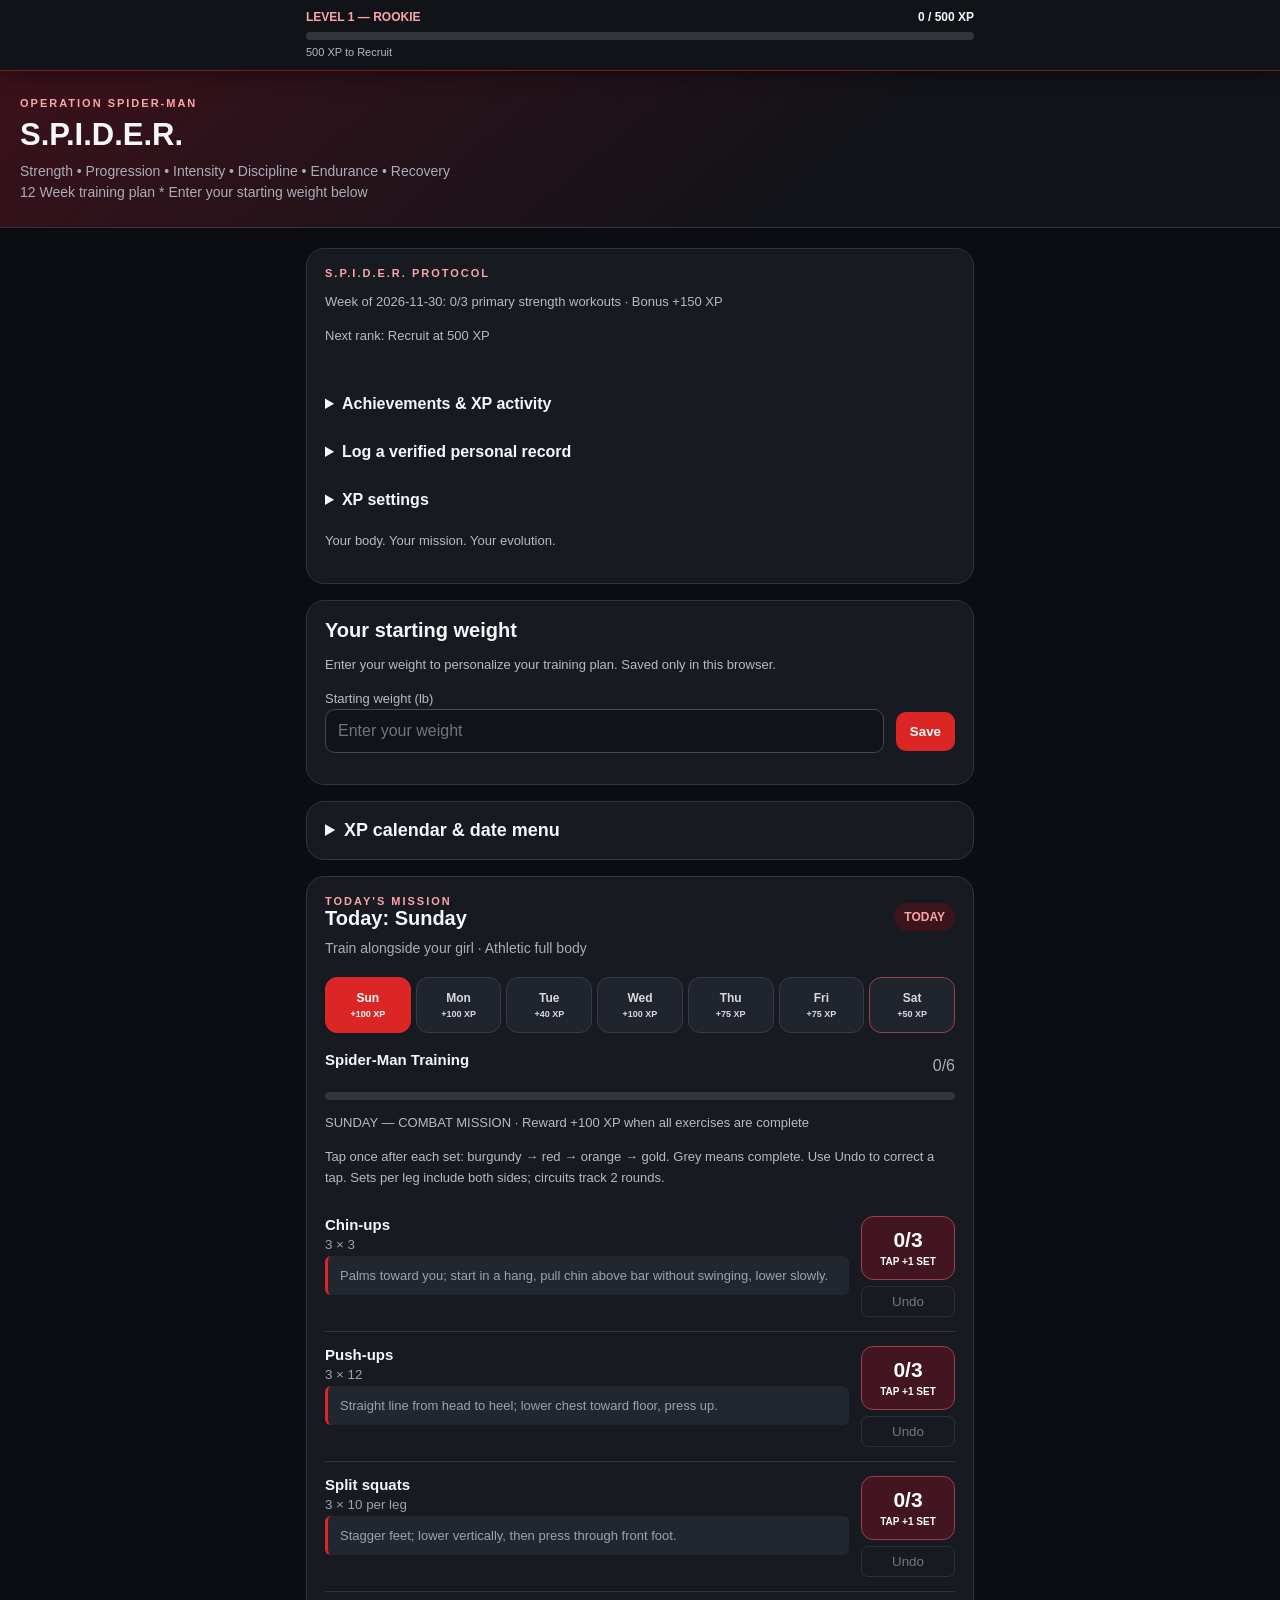
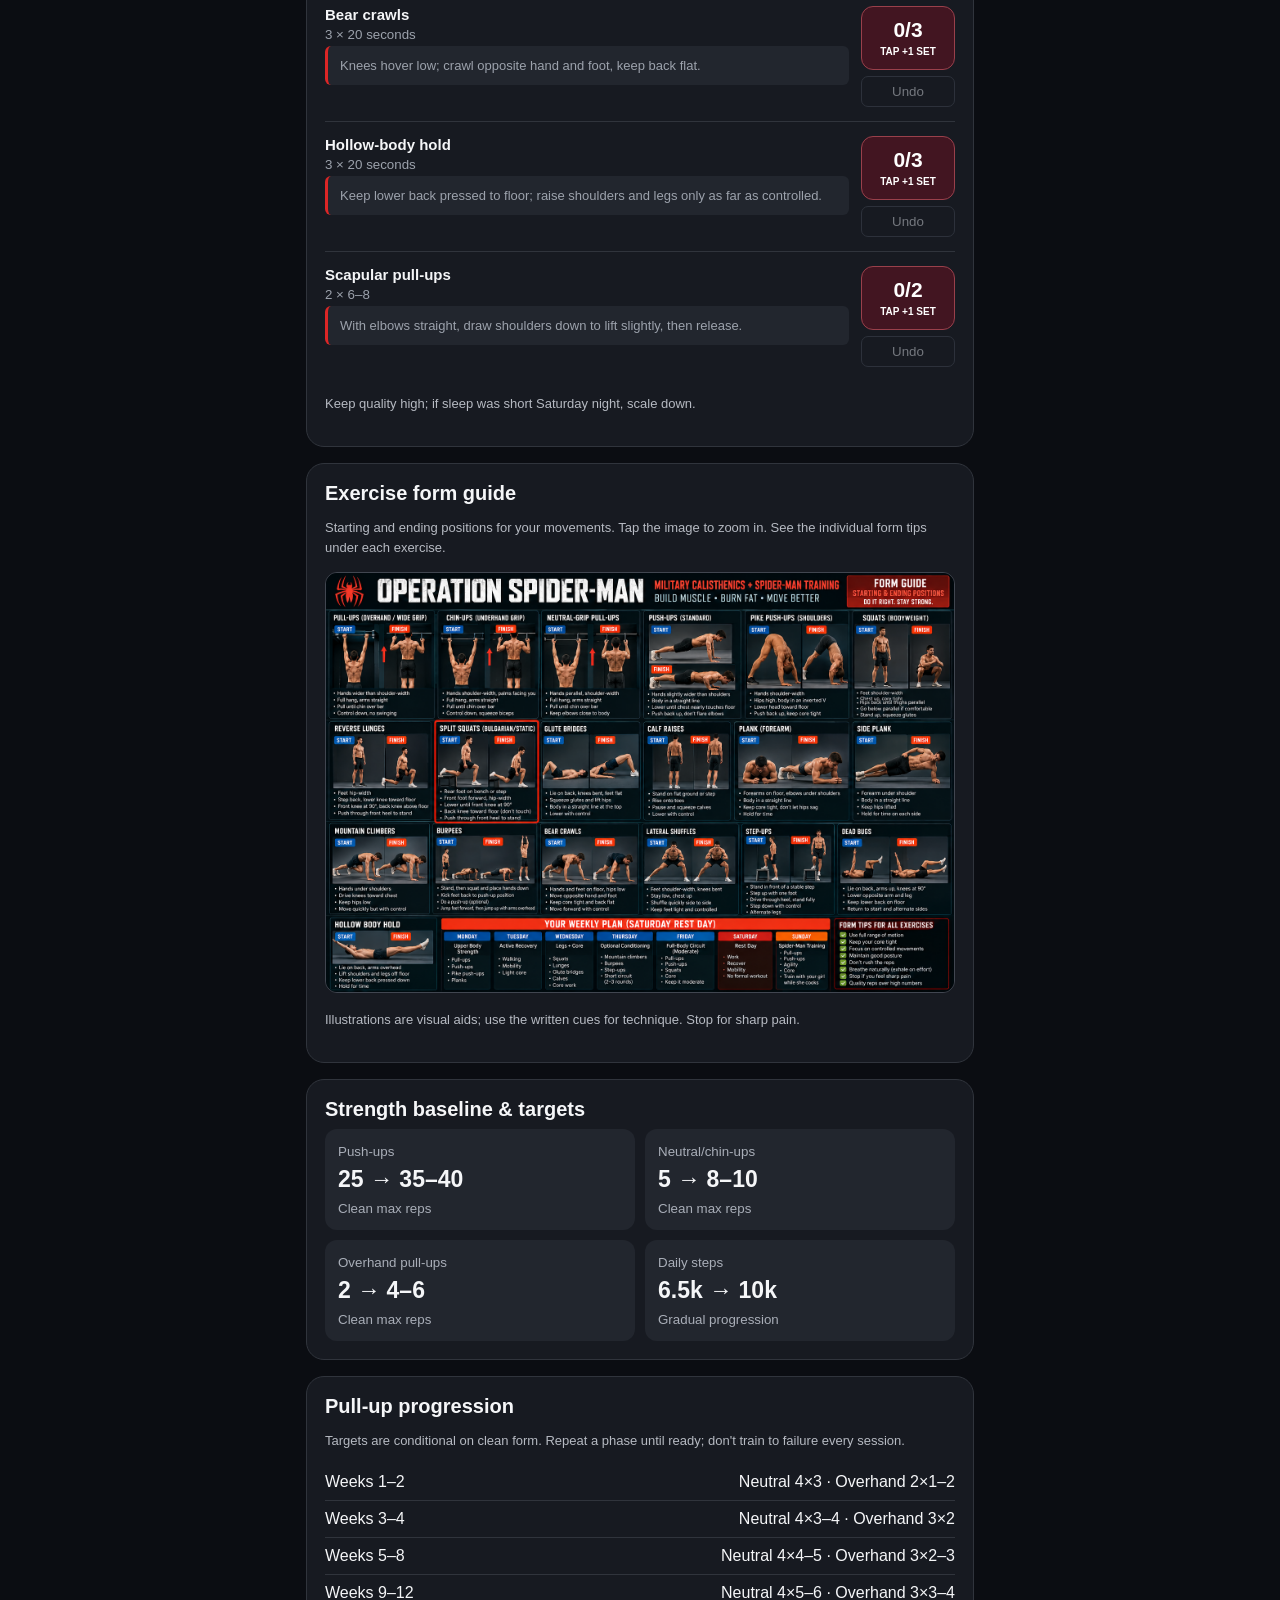
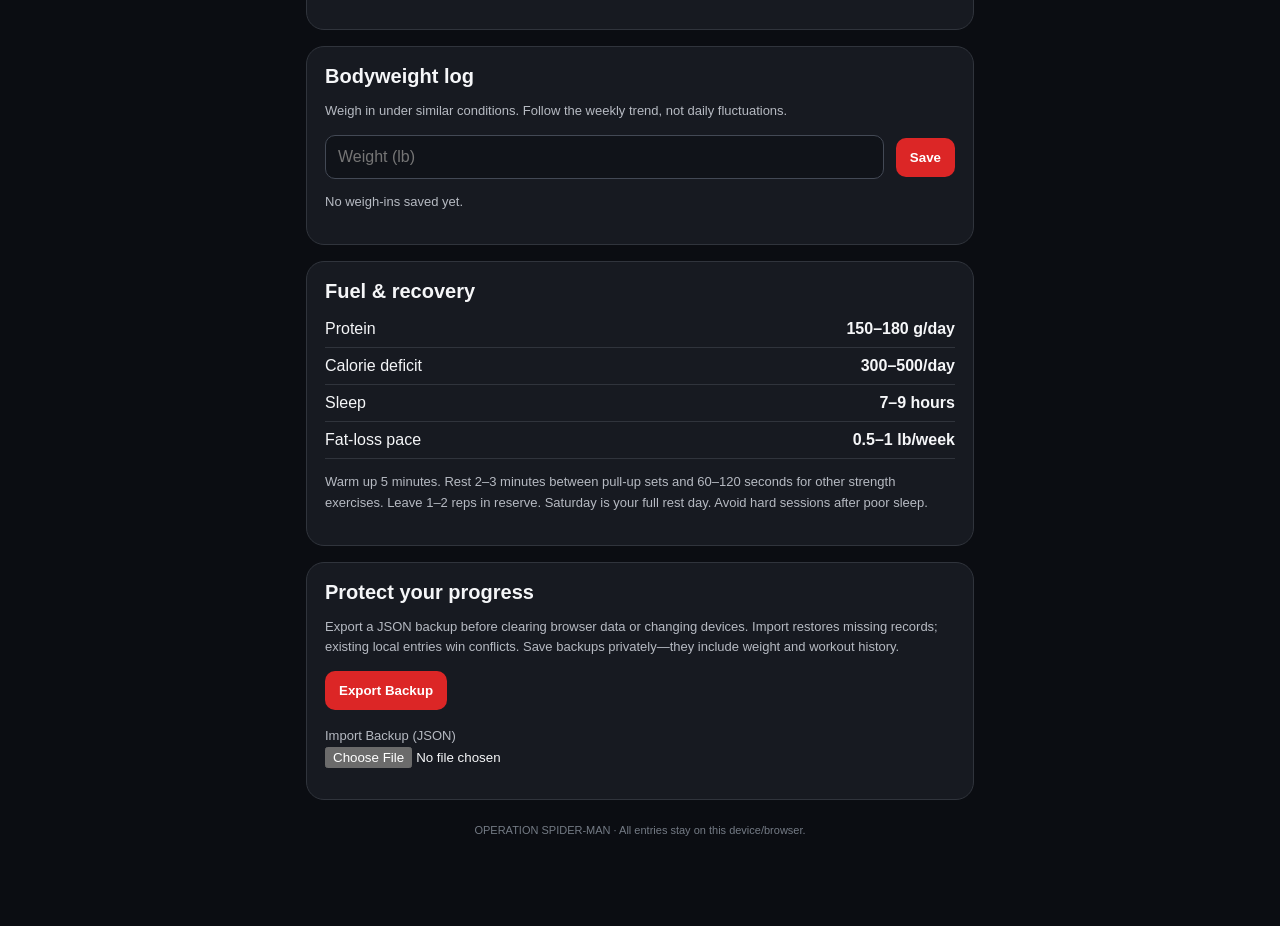
==== commit dfde4996: "Protect persisted progress and add validated JSON backup export/import" ====
--- a/Operation-Spiderman-APP.html
+++ b/Operation-Spiderman-APP.html
@@ -1 +1 @@
-<!doctype html><html lang="en"><head><meta charset="utf-8"><meta name="viewport" content="width=device-width,initial-scale=1,viewport-fit=cover"><meta name="theme-color" content="#111318"><meta name="apple-mobile-web-app-capable" content="yes"><meta name="apple-mobile-web-app-status-bar-style" content="black-translucent"><meta name="apple-mobile-web-app-title" content="Spider-Man Fit"><title>Operation Spider-Man</title><style>:root{color-scheme:dark;font-family:-apple-system,BlinkMacSystemFont,'Segoe UI',sans-serif}*{box-sizing:border-box}body{margin:0;background:#0b0d12;color:#f5f6f8}header{background:linear-gradient(140deg,#3b111b,#111318 65%);padding:calc(env(safe-area-inset-top) + 26px) 20px 24px;border-bottom:1px solid #35333a}.eyebrow{color:#fca5a5;font-size:11px;font-weight:800;letter-spacing:2px}.heading{font-size:31px;font-weight:900;margin:8px 0}.sub{color:#a9aeb8;font-size:14px;line-height:1.5}main{max-width:700px;margin:auto;padding:20px 16px 90px}.panel{background:#171a21;border:1px solid #30343c;border-radius:18px;padding:18px;margin-bottom:16px}.row{display:flex;align-items:center;justify-content:space-between;gap:12px}.muted{color:#a9aeb8}.pill{font-size:12px;border-radius:99px;padding:7px 10px;background:#3b151b;color:#fca5a5;font-weight:700}.days{display:grid;grid-template-columns:repeat(7,1fr);gap:5px;margin:18px 0}.day{background:#20242c;color:#d7d9de;border:1px solid #373b45;border-radius:12px;padding:13px 0;font-weight:750;font-size:12px}.day.active{background:#dc2626;border-color:#dc2626;color:#fff}.day.rest{border-color:#99404b}.exercise{display:flex;gap:12px;align-items:center;border-bottom:1px solid #30343c;padding:14px 0;cursor:pointer}.exercise:last-child{border:0}.exercise input{accent-color:#dc2626;width:23px;height:23px;flex:none}.exercise strong{display:block;font-size:15px}.exercise small{display:block;color:#9ca2ac;margin-top:4px}.exercise.done strong{text-decoration:line-through;color:#8c929c}.progress{height:8px;border-radius:9px;background:#30343c;overflow:hidden;margin:12px 0}.fill{height:100%;background:#dc2626;transition:width .2s}.statgrid{display:grid;grid-template-columns:repeat(2,1fr);gap:10px}.stat{background:#22262e;border-radius:12px;padding:13px}.stat b{display:block;font-size:23px;margin:6px 0}.stat small{color:#a9aeb8}.control{width:100%;border-radius:10px;background:#101319;border:1px solid #434955;color:white;padding:12px;font-size:16px}.action{background:#dc2626;border:0;border-radius:10px;padding:12px 14px;color:#fff;font-weight:800;cursor:pointer}.line{display:grid;grid-template-columns:1fr auto;gap:12px;padding:9px 0;border-bottom:1px solid #30343c}.line:last-child{border:0}.note{font-size:13px;color:#b6bac2;line-height:1.6}.footer{text-align:center;color:#747b85;font-size:11px;margin-top:24px}h2{margin:0 0 8px;font-size:20px}h3{font-size:15px;margin:0 0 12px}button:focus-visible,input:focus-visible{outline:2px solid #fca5a5;outline-offset:2px}.formpic{width:100%;height:auto;border-radius:12px;border:1px solid #414650}.formtip{border-left:3px solid #dc2626;padding:10px 12px;background:#22262e;border-radius:6px;margin-top:10px;font-size:13px;line-height:1.5}.xpbar{position:sticky;top:0;z-index:100;background:#111318;border-bottom:1px solid #7f1d1d;padding:calc(env(safe-area-inset-top) + 10px) 16px 10px;box-shadow:0 4px 18px #0006}.xpinner{max-width:668px;margin:auto}.xprow{display:flex;align-items:center;justify-content:space-between;gap:12px;font-size:13px}.xplevel{color:#fca5a5;font-weight:800}.xptrack{height:8px;background:#30343c;border-radius:9px;overflow:hidden;margin:8px 0 5px}.xpfill{height:100%;background:#dc2626;transition:width .2s}.xpnote{font-size:11px;color:#b6bac2;line-height:1.4}.xptotal{font-weight:800}header{padding-top:26px}@media(prefers-reduced-motion:reduce){.xpfill{transition:none}}.calendar-menu summary{cursor:pointer;font-weight:800;font-size:18px}.calendar-menu[open] summary{margin-bottom:16px}.calendar-controls{display:flex;align-items:center;justify-content:space-between;gap:8px;margin:14px 0}.calendar-controls button,.calendar-today{background:#30161c;color:#fff;border:1px solid #8b303b;border-radius:8px;padding:10px;cursor:pointer}.calendar-grid{display:grid;grid-template-columns:repeat(7,minmax(0,1fr));gap:5px}.calendar-weekday{text-align:center;font-size:11px;color:#b6bac2;padding:5px 0}.calendar-date{min-height:53px;padding:5px 1px;border:1px solid #66232d;border-radius:8px;background:var(--heat);color:#fff;cursor:pointer;font-size:13px}.calendar-date small{display:block;font-size:9px;margin-top:4px}.calendar-date[aria-pressed=true]{outline:2px solid #fff;outline-offset:1px}.calendar-date:disabled{opacity:.45;cursor:default}.calendar-date.is-today{border-bottom:3px solid #fca5a5}.calendar-legend{display:flex;gap:5px;align-items:center;font-size:11px;margin:14px 0;color:#b6bac2}.calendar-swatch{width:22px;height:12px;border-radius:3px}.calendar-date-input{margin-top:12px;max-width:240px;color-scheme:dark}.calendar-best{font-size:13px;line-height:1.7;padding-left:22px}.calendar-best button{background:none;border:0;color:#fca5a5;text-align:left;cursor:pointer;font:inherit;text-decoration:underline}.selected-date{font-size:13px;color:#fca5a5;margin:12px 0}.protocol details{margin:14px 0}.protocol summary{cursor:pointer;font-weight:700;padding:8px 0}.protocol label{display:block;margin:10px 0 6px;font-size:13px}.protocol .control{max-width:100%;min-width:0}.xp-achievements,.xp-activity{padding-left:20px;font-size:13px;line-height:1.7}.xp-achievements li{color:#9ca2ac}.xp-achievements .earned{color:#fca5a5}.xp-feedback{color:#fca5a5;font-weight:700;font-size:13px;min-height:1em}.xp-secondary{border:1px solid #99404b;background:#30161c;color:#fff;border-radius:10px;padding:12px;cursor:pointer}.pr-confirm{line-height:1.6}.pr-confirm input{accent-color:#dc2626}.xprow{flex-wrap:wrap}.xpbar .xplevel{font-size:12px}.xpbar .xptotal{font-size:12px}button:disabled{opacity:.5;cursor:default} [hidden]{display:none!important}@media(max-width:360px){main{padding-left:10px;padding-right:10px}.panel{padding:12px}.day{font-size:11px}.xpbar{padding-left:10px;padding-right:10px}}.set-exercise{align-items:flex-start;cursor:default}.set-description{flex:1;min-width:0}.set-controls{flex:0 0 94px;display:grid;gap:6px}.set-tap{min-height:64px;border:1px solid #99404b;border-radius:12px;color:white;background:#421521;cursor:pointer;font-weight:800;touch-action:manipulation}.set-tap span{display:block;font-size:21px}.set-tap small{color:inherit;font-size:10px}.set-tap.stage-1{background:#b91c35}.set-tap.stage-2{background:#b9480d}.set-tap.stage-3,.set-tap.stage-4{background:#e9b949;color:#171a21}.set-tap.set-complete{background:#3d434d;border-color:#6b7280;color:#d1d5db;opacity:1}.set-undo{background:transparent;color:#d1d5db;border:1px solid #434955;border-radius:7px;padding:7px;cursor:pointer;touch-action:manipulation}.set-exercise.done .set-description{opacity:.65}@media(max-width:360px){.set-controls{flex-basis:82px}.set-exercise{gap:8px}}</style><link rel="icon" type="image/png" sizes="32x32" href="favicon.png"><link rel="apple-touch-icon" sizes="180x180" href="apple-touch-icon.png"><link rel="manifest" href="site.webmanifest"></head><body><aside class="xpbar" aria-label="Workout experience"><div class="xpinner"><div class="xprow"><span class="xplevel" id="xpLevel">LEVEL 1</span><span class="xptotal" id="xpTotal" aria-live="polite" aria-atomic="true">0 XP</span></div><div class="xptrack" id="xpProgress" role="progressbar" aria-label="Progress to next level" aria-valuemin="0" aria-valuemax="100" aria-valuenow="0"><div class="xpfill" id="xpFill"></div></div><div class="xpnote"><span id="xpNext">500 XP to Recruit</span></div></div></aside><header><div class="eyebrow">OPERATION SPIDER-MAN</div><div class="heading">S.P.I.D.E.R.</div><div class="sub">Strength • Progression • Intensity • Discipline • Endurance • Recovery<br>12 Week training plan * <span id="startingWeightLabel">Enter your starting weight below</span></div></header><main><section class="panel protocol"><div class="eyebrow">S.P.I.D.E.R. PROTOCOL</div><p id="xpMission" class="note"></p><p id="xpNextUnlock" class="note"></p><p id="xpFeedback" class="xp-feedback" role="status" aria-live="polite"></p><details><summary>Achievements &amp; XP activity</summary><ul id="xpAchievements" class="xp-achievements"></ul><h3>Recent XP activity</h3><ul id="xpActivity" class="xp-activity"></ul><p class="note">Monday, Wednesday, Sunday: 100 XP each. Tuesday: 40 XP. Thursday and Friday: 75 XP each. Saturday: 50 XP after explicit regeneration. All scheduled exercises must be checked. Complete Monday, Wednesday and Sunday in one Monday–Sunday week for +150 XP. Achievements are cosmetic and remain unlocked even if a workout is later edited.</p></details><details><summary>Log a verified personal record</summary><p class="note">A PR is a single clean set you personally verify, not the sum of multiple sets. Your first verified best and each higher best earn +100 XP. Entries are self-verified.</p><label for="prExercise">Exercise</label><select class="control" id="prExercise"><option value="pullup">Pull-ups (clean overhand set)</option><option value="pushup">Push-ups (clean set)</option></select><label for="prDate">Date</label><input class="control" type="date" id="prDate"><label for="prReps">Reps in one set</label><input class="control" type="number" min="1" max="1000" step="1" inputmode="numeric" id="prReps"><label class="pr-confirm"><input type="checkbox" id="prVerified"> I verify these were clean reps in one continuous set.</label><button class="action" id="savePR">Save verified PR</button><p class="note" id="prStatus" role="status"></p></details><details><summary>XP settings</summary><p class="note">XP rules v1. Progress stays in this browser. Reset clears XP, PRs, regeneration and achievements, but preserves workout and weight history. Completed workouts are excluded until marked incomplete and completed again.</p><button id="resetXP" class="xp-secondary">Reset XP Progress</button></details><p class="note">Your body. Your mission. Your evolution.</p></section><section class="panel"><h2>Your starting weight</h2><p class="note">Enter your weight to personalize your training plan. Saved only in this browser.</p><label for="startingWeight" class="note">Starting weight (lb)</label><div class="row"><input id="startingWeight" class="control" type="number" min="70" max="700" step="0.1" placeholder="Enter your weight" inputmode="decimal"><button class="action" id="saveStartingWeight">Save</button></div><p id="startingWeightStatus" class="note" role="status"></p></section><details class="panel calendar-menu" id="calendarMenu"><summary>XP calendar &amp; date menu</summary><label for="workoutDate" class="note">Choose workout date</label><br><input id="workoutDate" class="control calendar-date-input" type="date"><div class="calendar-controls"><button id="previousMonth" aria-label="Previous month">‹</button><strong id="calendarMonth"></strong><button id="nextMonth" aria-label="Next month">›</button><button class="calendar-today" id="calendarToday">Today</button></div><div class="calendar-grid" id="xpCalendar" aria-label="Daily XP calendar"></div><div class="calendar-legend">Less XP <span class="calendar-swatch" style="background:#251217"></span><span class="calendar-swatch" style="background:#641b27"></span><span class="calendar-swatch" style="background:#a92335"></span><span class="calendar-swatch" style="background:#e53946"></span> More XP</div><p class="note" id="calendarStats"></p><h3>Your highest-XP days</h3><ol class="calendar-best" id="bestDays"></ol><p class="note">XP comes from complete scheduled workouts, weekly missions, regeneration and verified PRs. Select past dates to update your log. Future dates are view-only.</p></details><section class="panel"><div class="row"><div><div class="eyebrow">TODAY'S MISSION</div><h2 id="todayTitle">Loading…</h2></div><span class="pill" id="todayBadge">READY</span></div><div class="sub" id="todaySub"></div><div class="days" id="days"></div><div class="row"><h3 id="workoutName"></h3><span class="muted" id="count"></span></div><div class="progress"><div class="fill" id="fill"></div></div><p class="note" id="xpReward"></p><p class="note">Tap once after each set: burgundy → red → orange → gold. Grey means complete. Use Undo to correct a tap. Sets per leg include both sides; circuits track 2 rounds.</p><div id="exercises"></div><div id="regeneration" hidden><button class="action" id="completeRegeneration">Complete Regeneration</button> <button class="xp-secondary" id="undoRegeneration" hidden>Undo regeneration</button></div><p class="note" id="workoutNote"></p></section><section class="panel"><h2>Exercise form guide</h2><p class="note">Starting and ending positions for your movements. Tap the image to zoom in. See the individual form tips under each exercise.</p><a href="form-guide.png?v=30b2a84de830" target="_blank" rel="noopener"><img class="formpic" src="form-guide.png?v=30b2a84de830" alt="Exercise form illustrations with start and finish positions" loading="lazy"></a><p class="note">Illustrations are visual aids; use the written cues for technique. Stop for sharp pain.</p></section><section class="panel"><h2>Strength baseline & targets</h2><div class="statgrid"><div class="stat"><small>Push-ups</small><b>25 → 35–40</b><small>Clean max reps</small></div><div class="stat"><small>Neutral/chin-ups</small><b>5 → 8–10</b><small>Clean max reps</small></div><div class="stat"><small>Overhand pull-ups</small><b>2 → 4–6</b><small>Clean max reps</small></div><div class="stat"><small>Daily steps</small><b>6.5k → 10k</b><small>Gradual progression</small></div></div></section><section class="panel"><h2>Pull-up progression</h2><p class="note">Targets are conditional on clean form. Repeat a phase until ready; don't train to failure every session.</p><div class="line"><span>Weeks 1–2</span><span>Neutral 4×3 · Overhand 2×1–2</span></div><div class="line"><span>Weeks 3–4</span><span>Neutral 4×3–4 · Overhand 3×2</span></div><div class="line"><span>Weeks 5–8</span><span>Neutral 4×4–5 · Overhand 3×2–3</span></div><div class="line"><span>Weeks 9–12</span><span>Neutral 4×5–6 · Overhand 3×3–4</span></div></section><section class="panel"><h2>Bodyweight log</h2><p class="note">Weigh in under similar conditions. Follow the weekly trend, not daily fluctuations.</p><div class="row"><input id="weight" class="control" type="number" min="70" max="700" step="0.1" placeholder="Weight (lb)" aria-label="Weight in pounds"><button class="action" id="saveWeight">Save</button></div><p id="weightStatus" class="note"></p><div id="weightHistory"></div></section><section class="panel"><h2>Fuel & recovery</h2><div class="line"><span>Protein</span><b>150–180 g/day</b></div><div class="line"><span>Calorie deficit</span><b>300–500/day</b></div><div class="line"><span>Sleep</span><b>7–9 hours</b></div><div class="line"><span>Fat-loss pace</span><b>0.5–1 lb/week</b></div><p class="note">Warm up 5 minutes. Rest 2–3 minutes between pull-up sets and 60–120 seconds for other strength exercises. Leave 1–2 reps in reserve. Saturday is your full rest day. Avoid hard sessions after poor sleep.</p></section><div class="footer">OPERATION SPIDER-MAN · All entries stay on this device/browser.</div></main><script src="xp-engine.js?v=1"></script><script>const plan=[{day:'Sunday',name:'Spider-Man Training',sub:'Train alongside your girl · Athletic full body',ex:[['Chin-ups','3 × 3'],['Push-ups','3 × 12'],['Split squats','3 × 10 per leg'],['Bear crawls','3 × 20 seconds'],['Hollow-body hold','3 × 20 seconds'],['Scapular pull-ups','2 × 6–8']],note:'Keep quality high; if sleep was short Saturday night, scale down.'},{day:'Monday',name:'Upper Body Strength',sub:'Pull-ups · Push-ups · Shoulders · Core',ex:[['Neutral-grip pull-ups','4 × 3'],['Standard push-ups','3 × 12–15'],['Overhand pull-ups','2 × 1–2'],['Pike push-ups','2 × 6–8'],['Forearm plank','3 × 30–45 seconds']],note:'Rest 2–3 minutes between pull-up sets. Do not chase failure.'},{day:'Tuesday',name:'Active Recovery',sub:'Walk and restore mobility',ex:[['Brisk walking','25–40 minutes'],['Hip and shoulder mobility','5–10 minutes']],note:'Easy effort. Build toward 8,000–10,000 steps over time.'},{day:'Wednesday',name:'Military Legs + Core',sub:'Lower-body strength and trunk stability',ex:[['Bodyweight squats','3 × 18–25'],['Reverse lunges','3 × 10 per leg'],['Single-leg glute bridges','3 × 8 per leg'],['Calf raises','3 × 20'],['Dead bugs','3 × 10 per side'],['Side planks','2 × 30 seconds per side']],note:'Control every rep. Make exercises harder before adding endless repetitions.'},{day:'Thursday',name:'Optional Conditioning',sub:'Short military cardio circuit',ex:[['March or jog in place','60 seconds'],['Mountain climbers','20 total'],['Step-ups','10 per leg'],['Burpees (step-back allowed)','5'],['Rest','90 seconds']],note:'Do 2–3 rounds at a controlled pace. Skip if recovery is poor.'},{day:'Friday',name:'Moderate Military Circuit',sub:'Strength endurance before Friday night',ex:[['Neutral-grip pull-ups','2 reps'],['Push-ups','10 reps'],['Squats','15 reps'],['Mountain climbers','20 total'],['Forearm plank','30 seconds']],note:'2 rounds, 90–120 seconds between rounds. This is optional if you are fatigued; do not push to failure.'},{day:'Saturday',name:'FULL REST DAY',sub:'Work your shift · Lounge · Recover',ex:[],note:'No scheduled workout. Relax, eat well, and recover without guilt.'}];const cues={'Chin-ups':'Palms toward you; start in a hang, pull chin above bar without swinging, lower slowly.','Neutral-grip pull-ups':'Palms face each other; pull elbows down toward ribs and lower under control.','Overhand pull-ups':'Palms away; use a comfortable width and pull without swinging.','Standard push-ups':'Straight line from head to heel; lower chest toward floor, press up.','Push-ups':'Straight line from head to heel; lower chest toward floor, press up.','Pike push-ups':'Hips high in an inverted V; lower head between hands, press up.','Bodyweight squats':'Feet shoulder-width; squat with heels down and knees tracking over toes, then stand.','Squats':'Sit down between hips with heels planted, then stand tall.','Reverse lunges':'Step back and lower under control, then push through front foot to stand.','Split squats':'Stagger feet; lower vertically, then press through front foot.','Single-leg glute bridges':'One foot planted; lift hips without arching back, then lower.','Calf raises':'Rise onto toes, pause, lower slowly.','Dead bugs':'Opposite arm and leg extend while lower back stays gently pressed down.','Forearm plank':'Elbows under shoulders; body straight, brace and breathe.','Side planks':'Elbow under shoulder; lift hips into a straight line.','Mountain climbers':'Start in high plank; alternate driving knees forward without bouncing hips.','Step-ups':'Step onto stable platform; straighten standing leg and step down slowly.','Burpees (step-back allowed)':'Hands to floor, step back to plank, step forward, stand tall.','Bear crawls':'Knees hover low; crawl opposite hand and foot, keep back flat.','Hollow-body hold':'Keep lower back pressed to floor; raise shoulders and legs only as far as controlled.','Scapular pull-ups':'With elbows straight, draw shoulders down to lift slightly, then release.'};const $=id=>document.getElementById(id);let selectedDate=new Date();selectedDate.setHours(12,0,0,0);let selected=selectedDate.getDay();let calendarMonth=new Date(selectedDate.getFullYear(),selectedDate.getMonth(),1,12);let checks=JSON.parse(localStorage.getItem('spiderman-checks')||'{}');let exerciseSets=JSON.parse(localStorage.getItem('spiderman-sets-v1')||'{}');let weights=JSON.parse(localStorage.getItem('spiderman-weights')||'[]');let startingWeight=Number(localStorage.getItem('spiderman-starting-weight'))||null;function dateKey(d){return [d.getFullYear(),String(d.getMonth()+1).padStart(2,'0'),String(d.getDate()).padStart(2,'0')].join('-')}function key(){const d=selectedDate;return [d.getFullYear(),String(d.getMonth()+1).padStart(2,'0'),String(d.getDate()).padStart(2,'0')].join('-')}function setTarget(day,index){const match=plan[day].ex[index][1].match(/^(\d+)\s*×/);return match?Number(match[1]):(day===4||day===5?2:1)}function setsDone(day,index,date=key()){const target=setTarget(day,index),entry=date+'-'+day;const logged=exerciseSets[entry]?.[index];return Number.isInteger(logged)?Math.max(0,Math.min(target,logged)):(checks[entry]?.[index]===true?target:0)}function updateSet(index,delta){if(key()>dateKey(new Date())||!xpClockOK())return;const entry=key()+'-'+selected,target=setTarget(selected,index),before=setsDone(selected,index),after=Math.max(0,Math.min(target,before+delta));if(after===before)return;exerciseSets[entry]??={};exerciseSets[entry][index]=after;checks[entry]??={};checks[entry][index]=after===target;localStorage.setItem('spiderman-sets-v1',JSON.stringify(exerciseSets));localStorage.setItem('spiderman-checks',JSON.stringify(checks));render()}function render(){renderXP();const p=plan[selected],today=new Date().getDay();$('todayTitle').textContent=key()===dateKey(new Date())?'Today: '+p.day:p.day+' · '+selectedDate.toLocaleDateString(undefined,{month:'short',day:'numeric',year:'numeric'});$('todayBadge').textContent=selected===6?'REST':key()===dateKey(new Date())?'TODAY':'PLAN';$('todaySub').textContent=p.sub;$('days').innerHTML=plan.map((v,i)=>'<button class="day '+(selected===i?'active ':'')+(i===6?'rest':'')+'" data-day="'+i+'">'+v.day.slice(0,3)+'<small style="display:block;font-size:9px;margin-top:4px">+'+SpiderXP.rewards[i]+' XP</small></button>').join('');document.querySelectorAll('[data-day]').forEach(b=>b.onclick=()=>{const d=new Date(selectedDate);d.setDate(d.getDate()+Number(b.dataset.day)-selected);selectDate(d)});$('workoutName').textContent=p.name;const ck=checks[key()+'-'+selected]||{};let done=p.ex.filter((_,i)=>ck[i]).length;$('count').textContent=p.ex.length?done+'/'+p.ex.length:'Recovery';$('fill').style.width=(p.ex.length?100*done/p.ex.length:100)+'%';$('exercises').innerHTML=p.ex.map((e,i)=>{const target=setTarget(selected,i),done=setsDone(selected,i),complete=done===target,disabled=key()>dateKey(new Date())||!xpClockOK();return '<div class="exercise set-exercise '+(complete?'done':'')+'"><div class="set-description"><strong>'+e[0]+'</strong><small>'+e[1]+((selected===4||selected===5)?' · 2 rounds tracked':'')+'</small><small class="formtip">'+(cues[e[0]]||'Use controlled movement and comfortable alignment.')+'</small></div><div class="set-controls"><button class="set-tap stage-'+Math.min(done,4)+(complete?' set-complete':'')+'" data-set="'+i+'" '+(disabled||complete?'disabled':'')+' aria-label="'+e[0]+': '+done+' of '+target+' sets complete'+(complete?'':'. Mark next set complete')+'"><span>'+done+'/'+target+'</span><small>'+(complete?'COMPLETE':'TAP +1 SET')+'</small></button><button class="set-undo" data-undo="'+i+'" '+(disabled||done===0?'disabled':'')+' aria-label="Undo one set of '+e[0]+'">Undo</button></div></div>'}).join('');document.querySelectorAll('[data-set]').forEach(button=>button.onclick=()=>updateSet(Number(button.dataset.set),1));document.querySelectorAll('[data-undo]').forEach(button=>button.onclick=()=>updateSet(Number(button.dataset.undo),-1));$('workoutNote').textContent=p.note;renderCalendar()}function renderXP(){}function renderWeights(){$('weightHistory').innerHTML=weights.slice(-6).reverse().map(w=>'<div class="line"><span>'+w.date+'</span><b>'+w.value+' lb</b></div>').join('');$('weightStatus').textContent=weights.length?'Latest: '+weights[weights.length-1].value+' lb'+(startingWeight?' · Starting: '+startingWeight+' lb':''):'No weigh-ins saved yet.'}$('saveWeight').onclick=()=>{const n=Number($('weight').value);if(!Number.isFinite(n)||n<70||n>700){$('weightStatus').textContent='Enter a valid weight in pounds.';return}weights.push({date:dateKey(new Date()),value:n});localStorage.setItem('spiderman-weights',JSON.stringify(weights));$('weight').value='';renderWeights()};function dailyXP(){return {}}function parseDate(value){if(!/^\d{4}-\d{2}-\d{2}$/.test(value))return null;const [y,m,d]=value.split('-').map(Number);const date=new Date(y,m-1,d,12);return dateKey(date)===value?date:null}function selectDate(date){selectedDate=date;selected=selectedDate.getDay();calendarMonth=new Date(date.getFullYear(),date.getMonth(),1,12);render()}function heatColor(points,max){if(!points)return '#251217';const ratio=points/Math.max(max,10);return ratio<=.25?'#641b27':ratio<=.5?'#8c2030':ratio<=.75?'#b9273a':'#e53946'}function renderCalendar(){const totals=dailyXP(checks);const highest=Math.max(10,...Object.values(totals));const y=calendarMonth.getFullYear(),m=calendarMonth.getMonth();$('workoutDate').value=key();$('calendarMonth').textContent=calendarMonth.toLocaleDateString(undefined,{month:'long',year:'numeric'});let markup=['Sun','Mon','Tue','Wed','Thu','Fri','Sat'].map(day=>'<span class="calendar-weekday">'+day+'</span>').join('');for(let i=0;i<calendarMonth.getDay();i++)markup+='<span></span>';let monthXP=0;for(let day=1;day<=new Date(y,m+1,0).getDate();day++){const d=new Date(y,m,day,12),date=dateKey(d),xp=totals[date]||0;monthXP+=xp;markup+='<button class="calendar-date '+(date===dateKey(new Date())?'is-today':'')+'" style="--heat:'+heatColor(xp,highest)+'" data-date="'+date+'" aria-pressed="'+(date===key())+'" aria-label="'+date+', '+xp+' XP"><span>'+day+'</span><small>'+xp+' XP</small></button>'}$('xpCalendar').innerHTML=markup;$('xpCalendar').querySelectorAll('[data-date]').forEach(button=>button.onclick=()=>selectDate(parseDate(button.dataset.date)));$('calendarStats').textContent='Selected day: '+(totals[key()]||0)+' XP · This month: '+monthXP+' XP. Colors are relative to your highest-XP day.';const best=Object.entries(totals).filter(([,xp])=>xp>0).sort((a,b)=>b[1]-a[1]||b[0].localeCompare(a[0])).slice(0,5);$('bestDays').innerHTML=best.length?best.map(([date,xp])=>'<li><button data-best="'+date+'">'+parseDate(date).toLocaleDateString(undefined,{month:'short',day:'numeric',year:'numeric'})+' — '+xp+' XP</button></li>').join(''):'<li>Complete an exercise to start your XP history.</li>';$('bestDays').querySelectorAll('[data-best]').forEach(button=>button.onclick=()=>selectDate(parseDate(button.dataset.best)))}$('workoutDate').onchange=()=>{const date=parseDate($('workoutDate').value);if(date)selectDate(date)};$('previousMonth').onclick=()=>{calendarMonth.setMonth(calendarMonth.getMonth()-1);renderCalendar()};$('nextMonth').onclick=()=>{calendarMonth.setMonth(calendarMonth.getMonth()+1);renderCalendar()};$('calendarToday').onclick=()=>{const now=new Date();now.setHours(12,0,0,0);selectDate(now)};function renderStartingWeight(){$('startingWeightLabel').textContent=startingWeight?'Starting weight: '+startingWeight+' lb':'Enter your starting weight below';$('startingWeight').value=startingWeight||''}function saveStartingWeight(){const n=Number($('startingWeight').value);if(!Number.isFinite(n)||n<70||n>700){$('startingWeightStatus').textContent='Enter a weight between 70 and 700 lb.';return}startingWeight=Math.round(n*10)/10;localStorage.setItem('spiderman-starting-weight',String(startingWeight));renderStartingWeight();renderWeights();$('startingWeightStatus').textContent='Starting weight saved: '+startingWeight+' lb.'}$('saveStartingWeight').onclick=saveStartingWeight;$('startingWeight').onkeydown=event=>{if(event.key==='Enter')saveStartingWeight()};renderStartingWeight();renderWeights();</script><script src="xp-ui.js?v=1"></script></body></html>
+<!doctype html><html lang="en"><head><meta charset="utf-8"><meta name="viewport" content="width=device-width,initial-scale=1,viewport-fit=cover"><meta name="theme-color" content="#111318"><meta name="apple-mobile-web-app-capable" content="yes"><meta name="apple-mobile-web-app-status-bar-style" content="black-translucent"><meta name="apple-mobile-web-app-title" content="Spider-Man Fit"><title>Operation Spider-Man</title><style>:root{color-scheme:dark;font-family:-apple-system,BlinkMacSystemFont,'Segoe UI',sans-serif}*{box-sizing:border-box}body{margin:0;background:#0b0d12;color:#f5f6f8}header{background:linear-gradient(140deg,#3b111b,#111318 65%);padding:calc(env(safe-area-inset-top) + 26px) 20px 24px;border-bottom:1px solid #35333a}.eyebrow{color:#fca5a5;font-size:11px;font-weight:800;letter-spacing:2px}.heading{font-size:31px;font-weight:900;margin:8px 0}.sub{color:#a9aeb8;font-size:14px;line-height:1.5}main{max-width:700px;margin:auto;padding:20px 16px 90px}.panel{background:#171a21;border:1px solid #30343c;border-radius:18px;padding:18px;margin-bottom:16px}.row{display:flex;align-items:center;justify-content:space-between;gap:12px}.muted{color:#a9aeb8}.pill{font-size:12px;border-radius:99px;padding:7px 10px;background:#3b151b;color:#fca5a5;font-weight:700}.days{display:grid;grid-template-columns:repeat(7,1fr);gap:5px;margin:18px 0}.day{background:#20242c;color:#d7d9de;border:1px solid #373b45;border-radius:12px;padding:13px 0;font-weight:750;font-size:12px}.day.active{background:#dc2626;border-color:#dc2626;color:#fff}.day.rest{border-color:#99404b}.exercise{display:flex;gap:12px;align-items:center;border-bottom:1px solid #30343c;padding:14px 0;cursor:pointer}.exercise:last-child{border:0}.exercise input{accent-color:#dc2626;width:23px;height:23px;flex:none}.exercise strong{display:block;font-size:15px}.exercise small{display:block;color:#9ca2ac;margin-top:4px}.exercise.done strong{text-decoration:line-through;color:#8c929c}.progress{height:8px;border-radius:9px;background:#30343c;overflow:hidden;margin:12px 0}.fill{height:100%;background:#dc2626;transition:width .2s}.statgrid{display:grid;grid-template-columns:repeat(2,1fr);gap:10px}.stat{background:#22262e;border-radius:12px;padding:13px}.stat b{display:block;font-size:23px;margin:6px 0}.stat small{color:#a9aeb8}.control{width:100%;border-radius:10px;background:#101319;border:1px solid #434955;color:white;padding:12px;font-size:16px}.action{background:#dc2626;border:0;border-radius:10px;padding:12px 14px;color:#fff;font-weight:800;cursor:pointer}.line{display:grid;grid-template-columns:1fr auto;gap:12px;padding:9px 0;border-bottom:1px solid #30343c}.line:last-child{border:0}.note{font-size:13px;color:#b6bac2;line-height:1.6}.footer{text-align:center;color:#747b85;font-size:11px;margin-top:24px}h2{margin:0 0 8px;font-size:20px}h3{font-size:15px;margin:0 0 12px}button:focus-visible,input:focus-visible{outline:2px solid #fca5a5;outline-offset:2px}.formpic{width:100%;height:auto;border-radius:12px;border:1px solid #414650}.formtip{border-left:3px solid #dc2626;padding:10px 12px;background:#22262e;border-radius:6px;margin-top:10px;font-size:13px;line-height:1.5}.xpbar{position:sticky;top:0;z-index:100;background:#111318;border-bottom:1px solid #7f1d1d;padding:calc(env(safe-area-inset-top) + 10px) 16px 10px;box-shadow:0 4px 18px #0006}.xpinner{max-width:668px;margin:auto}.xprow{display:flex;align-items:center;justify-content:space-between;gap:12px;font-size:13px}.xplevel{color:#fca5a5;font-weight:800}.xptrack{height:8px;background:#30343c;border-radius:9px;overflow:hidden;margin:8px 0 5px}.xpfill{height:100%;background:#dc2626;transition:width .2s}.xpnote{font-size:11px;color:#b6bac2;line-height:1.4}.xptotal{font-weight:800}header{padding-top:26px}@media(prefers-reduced-motion:reduce){.xpfill{transition:none}}.calendar-menu summary{cursor:pointer;font-weight:800;font-size:18px}.calendar-menu[open] summary{margin-bottom:16px}.calendar-controls{display:flex;align-items:center;justify-content:space-between;gap:8px;margin:14px 0}.calendar-controls button,.calendar-today{background:#30161c;color:#fff;border:1px solid #8b303b;border-radius:8px;padding:10px;cursor:pointer}.calendar-grid{display:grid;grid-template-columns:repeat(7,minmax(0,1fr));gap:5px}.calendar-weekday{text-align:center;font-size:11px;color:#b6bac2;padding:5px 0}.calendar-date{min-height:53px;padding:5px 1px;border:1px solid #66232d;border-radius:8px;background:var(--heat);color:#fff;cursor:pointer;font-size:13px}.calendar-date small{display:block;font-size:9px;margin-top:4px}.calendar-date[aria-pressed=true]{outline:2px solid #fff;outline-offset:1px}.calendar-date:disabled{opacity:.45;cursor:default}.calendar-date.is-today{border-bottom:3px solid #fca5a5}.calendar-legend{display:flex;gap:5px;align-items:center;font-size:11px;margin:14px 0;color:#b6bac2}.calendar-swatch{width:22px;height:12px;border-radius:3px}.calendar-date-input{margin-top:12px;max-width:240px;color-scheme:dark}.calendar-best{font-size:13px;line-height:1.7;padding-left:22px}.calendar-best button{background:none;border:0;color:#fca5a5;text-align:left;cursor:pointer;font:inherit;text-decoration:underline}.selected-date{font-size:13px;color:#fca5a5;margin:12px 0}.protocol details{margin:14px 0}.protocol summary{cursor:pointer;font-weight:700;padding:8px 0}.protocol label{display:block;margin:10px 0 6px;font-size:13px}.protocol .control{max-width:100%;min-width:0}.xp-achievements,.xp-activity{padding-left:20px;font-size:13px;line-height:1.7}.xp-achievements li{color:#9ca2ac}.xp-achievements .earned{color:#fca5a5}.xp-feedback{color:#fca5a5;font-weight:700;font-size:13px;min-height:1em}.xp-secondary{border:1px solid #99404b;background:#30161c;color:#fff;border-radius:10px;padding:12px;cursor:pointer}.pr-confirm{line-height:1.6}.pr-confirm input{accent-color:#dc2626}.xprow{flex-wrap:wrap}.xpbar .xplevel{font-size:12px}.xpbar .xptotal{font-size:12px}button:disabled{opacity:.5;cursor:default} [hidden]{display:none!important}@media(max-width:360px){main{padding-left:10px;padding-right:10px}.panel{padding:12px}.day{font-size:11px}.xpbar{padding-left:10px;padding-right:10px}}.set-exercise{align-items:flex-start;cursor:default}.set-description{flex:1;min-width:0}.set-controls{flex:0 0 94px;display:grid;gap:6px}.set-tap{min-height:64px;border:1px solid #99404b;border-radius:12px;color:white;background:#421521;cursor:pointer;font-weight:800;touch-action:manipulation}.set-tap span{display:block;font-size:21px}.set-tap small{color:inherit;font-size:10px}.set-tap.stage-1{background:#b91c35}.set-tap.stage-2{background:#b9480d}.set-tap.stage-3,.set-tap.stage-4{background:#e9b949;color:#171a21}.set-tap.set-complete{background:#3d434d;border-color:#6b7280;color:#d1d5db;opacity:1}.set-undo{background:transparent;color:#d1d5db;border:1px solid #434955;border-radius:7px;padding:7px;cursor:pointer;touch-action:manipulation}.set-exercise.done .set-description{opacity:.65}@media(max-width:360px){.set-controls{flex-basis:82px}.set-exercise{gap:8px}}.set-tap.set-complete{position:relative;overflow:hidden;padding:0 0 6px}.complete-art{display:block;width:100%;height:auto;border-radius:10px 10px 0 0}.set-tap.set-complete span{font-size:15px;margin-top:4px}.set-tap.set-complete small{display:none}</style><link rel="icon" type="image/png" sizes="32x32" href="favicon.png"><link rel="apple-touch-icon" sizes="180x180" href="apple-touch-icon.png"><link rel="manifest" href="site.webmanifest"></head><body><aside class="xpbar" aria-label="Workout experience"><div class="xpinner"><div class="xprow"><span class="xplevel" id="xpLevel">LEVEL 1</span><span class="xptotal" id="xpTotal" aria-live="polite" aria-atomic="true">0 XP</span></div><div class="xptrack" id="xpProgress" role="progressbar" aria-label="Progress to next level" aria-valuemin="0" aria-valuemax="100" aria-valuenow="0"><div class="xpfill" id="xpFill"></div></div><div class="xpnote"><span id="xpNext">500 XP to Recruit</span></div></div></aside><header><div class="eyebrow">OPERATION SPIDER-MAN</div><div class="heading">S.P.I.D.E.R.</div><div class="sub">Strength • Progression • Intensity • Discipline • Endurance • Recovery<br>12 Week training plan * <span id="startingWeightLabel">Enter your starting weight below</span></div></header><main><section class="panel protocol"><div class="eyebrow">S.P.I.D.E.R. PROTOCOL</div><p id="xpMission" class="note"></p><p id="xpNextUnlock" class="note"></p><p id="xpFeedback" class="xp-feedback" role="status" aria-live="polite"></p><details><summary>Achievements &amp; XP activity</summary><ul id="xpAchievements" class="xp-achievements"></ul><h3>Recent XP activity</h3><ul id="xpActivity" class="xp-activity"></ul><p class="note">Monday, Wednesday, Sunday: 100 XP each. Tuesday: 40 XP. Thursday and Friday: 75 XP each. Saturday: 50 XP after explicit regeneration. All scheduled exercises must be checked. Complete Monday, Wednesday and Sunday in one Monday–Sunday week for +150 XP. Achievements are cosmetic and remain unlocked even if a workout is later edited.</p></details><details><summary>Log a verified personal record</summary><p class="note">A PR is a single clean set you personally verify, not the sum of multiple sets. Your first verified best and each higher best earn +100 XP. Entries are self-verified.</p><label for="prExercise">Exercise</label><select class="control" id="prExercise"><option value="pullup">Pull-ups (clean overhand set)</option><option value="pushup">Push-ups (clean set)</option></select><label for="prDate">Date</label><input class="control" type="date" id="prDate"><label for="prReps">Reps in one set</label><input class="control" type="number" min="1" max="1000" step="1" inputmode="numeric" id="prReps"><label class="pr-confirm"><input type="checkbox" id="prVerified"> I verify these were clean reps in one continuous set.</label><button class="action" id="savePR">Save verified PR</button><p class="note" id="prStatus" role="status"></p></details><details><summary>XP settings</summary><p class="note">XP rules v1. Progress stays in this browser. Reset clears XP, PRs, regeneration and achievements, but preserves workout and weight history. Completed workouts are excluded until marked incomplete and completed again.</p><button id="resetXP" class="xp-secondary">Reset XP Progress</button></details><p class="note">Your body. Your mission. Your evolution.</p></section><section class="panel"><h2>Your starting weight</h2><p class="note">Enter your weight to personalize your training plan. Saved only in this browser.</p><label for="startingWeight" class="note">Starting weight (lb)</label><div class="row"><input id="startingWeight" class="control" type="number" min="70" max="700" step="0.1" placeholder="Enter your weight" inputmode="decimal"><button class="action" id="saveStartingWeight">Save</button></div><p id="startingWeightStatus" class="note" role="status"></p></section><details class="panel calendar-menu" id="calendarMenu"><summary>XP calendar &amp; date menu</summary><label for="workoutDate" class="note">Choose workout date</label><br><input id="workoutDate" class="control calendar-date-input" type="date"><div class="calendar-controls"><button id="previousMonth" aria-label="Previous month">‹</button><strong id="calendarMonth"></strong><button id="nextMonth" aria-label="Next month">›</button><button class="calendar-today" id="calendarToday">Today</button></div><div class="calendar-grid" id="xpCalendar" aria-label="Daily XP calendar"></div><div class="calendar-legend">Less XP <span class="calendar-swatch" style="background:#251217"></span><span class="calendar-swatch" style="background:#641b27"></span><span class="calendar-swatch" style="background:#a92335"></span><span class="calendar-swatch" style="background:#e53946"></span> More XP</div><p class="note" id="calendarStats"></p><h3>Your highest-XP days</h3><ol class="calendar-best" id="bestDays"></ol><p class="note">XP comes from complete scheduled workouts, weekly missions, regeneration and verified PRs. Select past dates to update your log. Future dates are view-only.</p></details><section class="panel"><div class="row"><div><div class="eyebrow">TODAY'S MISSION</div><h2 id="todayTitle">Loading…</h2></div><span class="pill" id="todayBadge">READY</span></div><div class="sub" id="todaySub"></div><div class="days" id="days"></div><div class="row"><h3 id="workoutName"></h3><span class="muted" id="count"></span></div><div class="progress"><div class="fill" id="fill"></div></div><p class="note" id="xpReward"></p><p class="note">Tap once after each set: burgundy → red → orange → gold. Grey means complete. Use Undo to correct a tap. Sets per leg include both sides; circuits track 2 rounds.</p><div id="exercises"></div><div id="regeneration" hidden><button class="action" id="completeRegeneration">Complete Regeneration</button> <button class="xp-secondary" id="undoRegeneration" hidden>Undo regeneration</button></div><p class="note" id="workoutNote"></p></section><section class="panel"><h2>Exercise form guide</h2><p class="note">Starting and ending positions for your movements. Tap the image to zoom in. See the individual form tips under each exercise.</p><a href="form-guide.png?v=30b2a84de830" target="_blank" rel="noopener"><img class="formpic" src="form-guide.png?v=30b2a84de830" alt="Exercise form illustrations with start and finish positions" loading="lazy"></a><p class="note">Illustrations are visual aids; use the written cues for technique. Stop for sharp pain.</p></section><section class="panel"><h2>Strength baseline & targets</h2><div class="statgrid"><div class="stat"><small>Push-ups</small><b>25 → 35–40</b><small>Clean max reps</small></div><div class="stat"><small>Neutral/chin-ups</small><b>5 → 8–10</b><small>Clean max reps</small></div><div class="stat"><small>Overhand pull-ups</small><b>2 → 4–6</b><small>Clean max reps</small></div><div class="stat"><small>Daily steps</small><b>6.5k → 10k</b><small>Gradual progression</small></div></div></section><section class="panel"><h2>Pull-up progression</h2><p class="note">Targets are conditional on clean form. Repeat a phase until ready; don't train to failure every session.</p><div class="line"><span>Weeks 1–2</span><span>Neutral 4×3 · Overhand 2×1–2</span></div><div class="line"><span>Weeks 3–4</span><span>Neutral 4×3–4 · Overhand 3×2</span></div><div class="line"><span>Weeks 5–8</span><span>Neutral 4×4–5 · Overhand 3×2–3</span></div><div class="line"><span>Weeks 9–12</span><span>Neutral 4×5–6 · Overhand 3×3–4</span></div></section><section class="panel"><h2>Bodyweight log</h2><p class="note">Weigh in under similar conditions. Follow the weekly trend, not daily fluctuations.</p><div class="row"><input id="weight" class="control" type="number" min="70" max="700" step="0.1" placeholder="Weight (lb)" aria-label="Weight in pounds"><button class="action" id="saveWeight">Save</button></div><p id="weightStatus" class="note"></p><div id="weightHistory"></div></section><section class="panel"><h2>Fuel & recovery</h2><div class="line"><span>Protein</span><b>150–180 g/day</b></div><div class="line"><span>Calorie deficit</span><b>300–500/day</b></div><div class="line"><span>Sleep</span><b>7–9 hours</b></div><div class="line"><span>Fat-loss pace</span><b>0.5–1 lb/week</b></div><p class="note">Warm up 5 minutes. Rest 2–3 minutes between pull-up sets and 60–120 seconds for other strength exercises. Leave 1–2 reps in reserve. Saturday is your full rest day. Avoid hard sessions after poor sleep.</p></section><section class="panel"><h2>Protect your progress</h2><p class="note">Export a JSON backup before clearing browser data or changing devices. Import restores missing records; existing local entries win conflicts. Save backups privately—they include weight and workout history.</p><button class="action" id="exportBackup">Export Backup</button><label class="note" for="importBackup" style="display:block;margin-top:16px">Import Backup (JSON)</label><input id="importBackup" type="file" accept=".json,application/json" style="max-width:100%"><p class="note" id="backupStatus" role="status"></p></section><div class="footer">OPERATION SPIDER-MAN · All entries stay on this device/browser.</div></main><script src="xp-engine.js?v=1"></script><script>const plan=[{day:'Sunday',name:'Spider-Man Training',sub:'Train alongside your girl · Athletic full body',ex:[['Chin-ups','3 × 3'],['Push-ups','3 × 12'],['Split squats','3 × 10 per leg'],['Bear crawls','3 × 20 seconds'],['Hollow-body hold','3 × 20 seconds'],['Scapular pull-ups','2 × 6–8']],note:'Keep quality high; if sleep was short Saturday night, scale down.'},{day:'Monday',name:'Upper Body Strength',sub:'Pull-ups · Push-ups · Shoulders · Core',ex:[['Neutral-grip pull-ups','4 × 3'],['Standard push-ups','3 × 12–15'],['Overhand pull-ups','2 × 1–2'],['Pike push-ups','2 × 6–8'],['Forearm plank','3 × 30–45 seconds']],note:'Rest 2–3 minutes between pull-up sets. Do not chase failure.'},{day:'Tuesday',name:'Active Recovery',sub:'Walk and restore mobility',ex:[['Brisk walking','25–40 minutes'],['Hip and shoulder mobility','5–10 minutes']],note:'Easy effort. Build toward 8,000–10,000 steps over time.'},{day:'Wednesday',name:'Military Legs + Core',sub:'Lower-body strength and trunk stability',ex:[['Bodyweight squats','3 × 18–25'],['Reverse lunges','3 × 10 per leg'],['Single-leg glute bridges','3 × 8 per leg'],['Calf raises','3 × 20'],['Dead bugs','3 × 10 per side'],['Side planks','2 × 30 seconds per side']],note:'Control every rep. Make exercises harder before adding endless repetitions.'},{day:'Thursday',name:'Optional Conditioning',sub:'Short military cardio circuit',ex:[['March or jog in place','60 seconds'],['Mountain climbers','20 total'],['Step-ups','10 per leg'],['Burpees (step-back allowed)','5'],['Rest','90 seconds']],note:'Do 2–3 rounds at a controlled pace. Skip if recovery is poor.'},{day:'Friday',name:'Moderate Military Circuit',sub:'Strength endurance before Friday night',ex:[['Neutral-grip pull-ups','2 reps'],['Push-ups','10 reps'],['Squats','15 reps'],['Mountain climbers','20 total'],['Forearm plank','30 seconds']],note:'2 rounds, 90–120 seconds between rounds. This is optional if you are fatigued; do not push to failure.'},{day:'Saturday',name:'FULL REST DAY',sub:'Work your shift · Lounge · Recover',ex:[],note:'No scheduled workout. Relax, eat well, and recover without guilt.'}];const cues={'Chin-ups':'Palms toward you; start in a hang, pull chin above bar without swinging, lower slowly.','Neutral-grip pull-ups':'Palms face each other; pull elbows down toward ribs and lower under control.','Overhand pull-ups':'Palms away; use a comfortable width and pull without swinging.','Standard push-ups':'Straight line from head to heel; lower chest toward floor, press up.','Push-ups':'Straight line from head to heel; lower chest toward floor, press up.','Pike push-ups':'Hips high in an inverted V; lower head between hands, press up.','Bodyweight squats':'Feet shoulder-width; squat with heels down and knees tracking over toes, then stand.','Squats':'Sit down between hips with heels planted, then stand tall.','Reverse lunges':'Step back and lower under control, then push through front foot to stand.','Split squats':'Stagger feet; lower vertically, then press through front foot.','Single-leg glute bridges':'One foot planted; lift hips without arching back, then lower.','Calf raises':'Rise onto toes, pause, lower slowly.','Dead bugs':'Opposite arm and leg extend while lower back stays gently pressed down.','Forearm plank':'Elbows under shoulders; body straight, brace and breathe.','Side planks':'Elbow under shoulder; lift hips into a straight line.','Mountain climbers':'Start in high plank; alternate driving knees forward without bouncing hips.','Step-ups':'Step onto stable platform; straighten standing leg and step down slowly.','Burpees (step-back allowed)':'Hands to floor, step back to plank, step forward, stand tall.','Bear crawls':'Knees hover low; crawl opposite hand and foot, keep back flat.','Hollow-body hold':'Keep lower back pressed to floor; raise shoulders and legs only as far as controlled.','Scapular pull-ups':'With elbows straight, draw shoulders down to lift slightly, then release.'};const $=id=>document.getElementById(id);let selectedDate=new Date();selectedDate.setHours(12,0,0,0);let selected=selectedDate.getDay();let calendarMonth=new Date(selectedDate.getFullYear(),selectedDate.getMonth(),1,12);let checks=JSON.parse(localStorage.getItem('spiderman-checks')||'{}');let exerciseSets=JSON.parse(localStorage.getItem('spiderman-sets-v1')||'{}');let weights=JSON.parse(localStorage.getItem('spiderman-weights')||'[]');let startingWeight=Number(localStorage.getItem('spiderman-starting-weight'))||null;function dateKey(d){return [d.getFullYear(),String(d.getMonth()+1).padStart(2,'0'),String(d.getDate()).padStart(2,'0')].join('-')}function key(){const d=selectedDate;return [d.getFullYear(),String(d.getMonth()+1).padStart(2,'0'),String(d.getDate()).padStart(2,'0')].join('-')}function setTarget(day,index){const match=plan[day].ex[index][1].match(/^(\d+)\s*×/);return match?Number(match[1]):(day===4||day===5?2:1)}function setsDone(day,index,date=key()){const target=setTarget(day,index),entry=date+'-'+day;const logged=exerciseSets[entry]?.[index];return Number.isInteger(logged)?Math.max(0,Math.min(target,logged)):(checks[entry]?.[index]===true?target:0)}function updateSet(index,delta){if(key()>dateKey(new Date())||!xpClockOK())return;const entry=key()+'-'+selected,target=setTarget(selected,index),before=setsDone(selected,index),after=Math.max(0,Math.min(target,before+delta));if(after===before)return;exerciseSets[entry]??={};exerciseSets[entry][index]=after;checks[entry]??={};checks[entry][index]=after===target;localStorage.setItem('spiderman-sets-v1',JSON.stringify(exerciseSets));localStorage.setItem('spiderman-checks',JSON.stringify(checks));render()}function render(){renderXP();const p=plan[selected],today=new Date().getDay();$('todayTitle').textContent=key()===dateKey(new Date())?'Today: '+p.day:p.day+' · '+selectedDate.toLocaleDateString(undefined,{month:'short',day:'numeric',year:'numeric'});$('todayBadge').textContent=selected===6?'REST':key()===dateKey(new Date())?'TODAY':'PLAN';$('todaySub').textContent=p.sub;$('days').innerHTML=plan.map((v,i)=>'<button class="day '+(selected===i?'active ':'')+(i===6?'rest':'')+'" data-day="'+i+'">'+v.day.slice(0,3)+'<small style="display:block;font-size:9px;margin-top:4px">+'+SpiderXP.rewards[i]+' XP</small></button>').join('');document.querySelectorAll('[data-day]').forEach(b=>b.onclick=()=>{const d=new Date(selectedDate);d.setDate(d.getDate()+Number(b.dataset.day)-selected);selectDate(d)});$('workoutName').textContent=p.name;const ck=checks[key()+'-'+selected]||{};let done=p.ex.filter((_,i)=>ck[i]).length;$('count').textContent=p.ex.length?done+'/'+p.ex.length:'Recovery';$('fill').style.width=(p.ex.length?100*done/p.ex.length:100)+'%';$('exercises').innerHTML=p.ex.map((e,i)=>{const target=setTarget(selected,i),done=setsDone(selected,i),complete=done===target,disabled=key()>dateKey(new Date())||!xpClockOK();return '<div class="exercise set-exercise '+(complete?'done':'')+'"><div class="set-description"><strong>'+e[0]+'</strong><small>'+e[1]+((selected===4||selected===5)?' · 2 rounds tracked':'')+'</small><small class="formtip">'+(cues[e[0]]||'Use controlled movement and comfortable alignment.')+'</small></div><div class="set-controls"><button class="set-tap stage-'+Math.min(done,4)+(complete?' set-complete':'')+'" data-set="'+i+'" '+(disabled||complete?'disabled':'')+' aria-label="'+e[0]+': '+done+' of '+target+' sets complete'+(complete?'':'. Mark next set complete')+'">'+(complete?'<img class="complete-art" src="complete-badge.png" alt="Complete">':'')+'<span>'+done+'/'+target+'</span><small>'+(complete?'COMPLETE':'TAP +1 SET')+'</small></button><button class="set-undo" data-undo="'+i+'" '+(disabled||done===0?'disabled':'')+' aria-label="Undo one set of '+e[0]+'">Undo</button></div></div>'}).join('');document.querySelectorAll('[data-set]').forEach(button=>button.onclick=()=>updateSet(Number(button.dataset.set),1));document.querySelectorAll('[data-undo]').forEach(button=>button.onclick=()=>updateSet(Number(button.dataset.undo),-1));$('workoutNote').textContent=p.note;renderCalendar()}function renderXP(){}function renderWeights(){$('weightHistory').innerHTML=weights.slice(-6).reverse().map(w=>'<div class="line"><span>'+w.date+'</span><b>'+w.value+' lb</b></div>').join('');$('weightStatus').textContent=weights.length?'Latest: '+weights[weights.length-1].value+' lb'+(startingWeight?' · Starting: '+startingWeight+' lb':''):'No weigh-ins saved yet.'}$('saveWeight').onclick=()=>{const n=Number($('weight').value);if(!Number.isFinite(n)||n<70||n>700){$('weightStatus').textContent='Enter a valid weight in pounds.';return}weights.push({date:dateKey(new Date()),value:n});localStorage.setItem('spiderman-weights',JSON.stringify(weights));$('weight').value='';renderWeights()};function dailyXP(){return {}}function parseDate(value){if(!/^\d{4}-\d{2}-\d{2}$/.test(value))return null;const [y,m,d]=value.split('-').map(Number);const date=new Date(y,m-1,d,12);return dateKey(date)===value?date:null}function selectDate(date){selectedDate=date;selected=selectedDate.getDay();calendarMonth=new Date(date.getFullYear(),date.getMonth(),1,12);render()}function heatColor(points,max){if(!points)return '#251217';const ratio=points/Math.max(max,10);return ratio<=.25?'#641b27':ratio<=.5?'#8c2030':ratio<=.75?'#b9273a':'#e53946'}function renderCalendar(){const totals=dailyXP(checks);const highest=Math.max(10,...Object.values(totals));const y=calendarMonth.getFullYear(),m=calendarMonth.getMonth();$('workoutDate').value=key();$('calendarMonth').textContent=calendarMonth.toLocaleDateString(undefined,{month:'long',year:'numeric'});let markup=['Sun','Mon','Tue','Wed','Thu','Fri','Sat'].map(day=>'<span class="calendar-weekday">'+day+'</span>').join('');for(let i=0;i<calendarMonth.getDay();i++)markup+='<span></span>';let monthXP=0;for(let day=1;day<=new Date(y,m+1,0).getDate();day++){const d=new Date(y,m,day,12),date=dateKey(d),xp=totals[date]||0;monthXP+=xp;markup+='<button class="calendar-date '+(date===dateKey(new Date())?'is-today':'')+'" style="--heat:'+heatColor(xp,highest)+'" data-date="'+date+'" aria-pressed="'+(date===key())+'" aria-label="'+date+', '+xp+' XP"><span>'+day+'</span><small>'+xp+' XP</small></button>'}$('xpCalendar').innerHTML=markup;$('xpCalendar').querySelectorAll('[data-date]').forEach(button=>button.onclick=()=>selectDate(parseDate(button.dataset.date)));$('calendarStats').textContent='Selected day: '+(totals[key()]||0)+' XP · This month: '+monthXP+' XP. Colors are relative to your highest-XP day.';const best=Object.entries(totals).filter(([,xp])=>xp>0).sort((a,b)=>b[1]-a[1]||b[0].localeCompare(a[0])).slice(0,5);$('bestDays').innerHTML=best.length?best.map(([date,xp])=>'<li><button data-best="'+date+'">'+parseDate(date).toLocaleDateString(undefined,{month:'short',day:'numeric',year:'numeric'})+' — '+xp+' XP</button></li>').join(''):'<li>Complete an exercise to start your XP history.</li>';$('bestDays').querySelectorAll('[data-best]').forEach(button=>button.onclick=()=>selectDate(parseDate(button.dataset.best)))}$('workoutDate').onchange=()=>{const date=parseDate($('workoutDate').value);if(date)selectDate(date)};$('previousMonth').onclick=()=>{calendarMonth.setMonth(calendarMonth.getMonth()-1);renderCalendar()};$('nextMonth').onclick=()=>{calendarMonth.setMonth(calendarMonth.getMonth()+1);renderCalendar()};$('calendarToday').onclick=()=>{const now=new Date();now.setHours(12,0,0,0);selectDate(now)};function renderStartingWeight(){$('startingWeightLabel').textContent=startingWeight?'Starting weight: '+startingWeight+' lb':'Enter your starting weight below';$('startingWeight').value=startingWeight||''}function saveStartingWeight(){const n=Number($('startingWeight').value);if(!Number.isFinite(n)||n<70||n>700){$('startingWeightStatus').textContent='Enter a weight between 70 and 700 lb.';return}startingWeight=Math.round(n*10)/10;localStorage.setItem('spiderman-starting-weight',String(startingWeight));renderStartingWeight();renderWeights();$('startingWeightStatus').textContent='Starting weight saved: '+startingWeight+' lb.'}$('saveStartingWeight').onclick=saveStartingWeight;$('startingWeight').onkeydown=event=>{if(event.key==='Enter')saveStartingWeight()};renderStartingWeight();renderWeights();</script><script src="xp-ui.js?v=2"></script><script src="backup.js?v=1"></script></body></html>
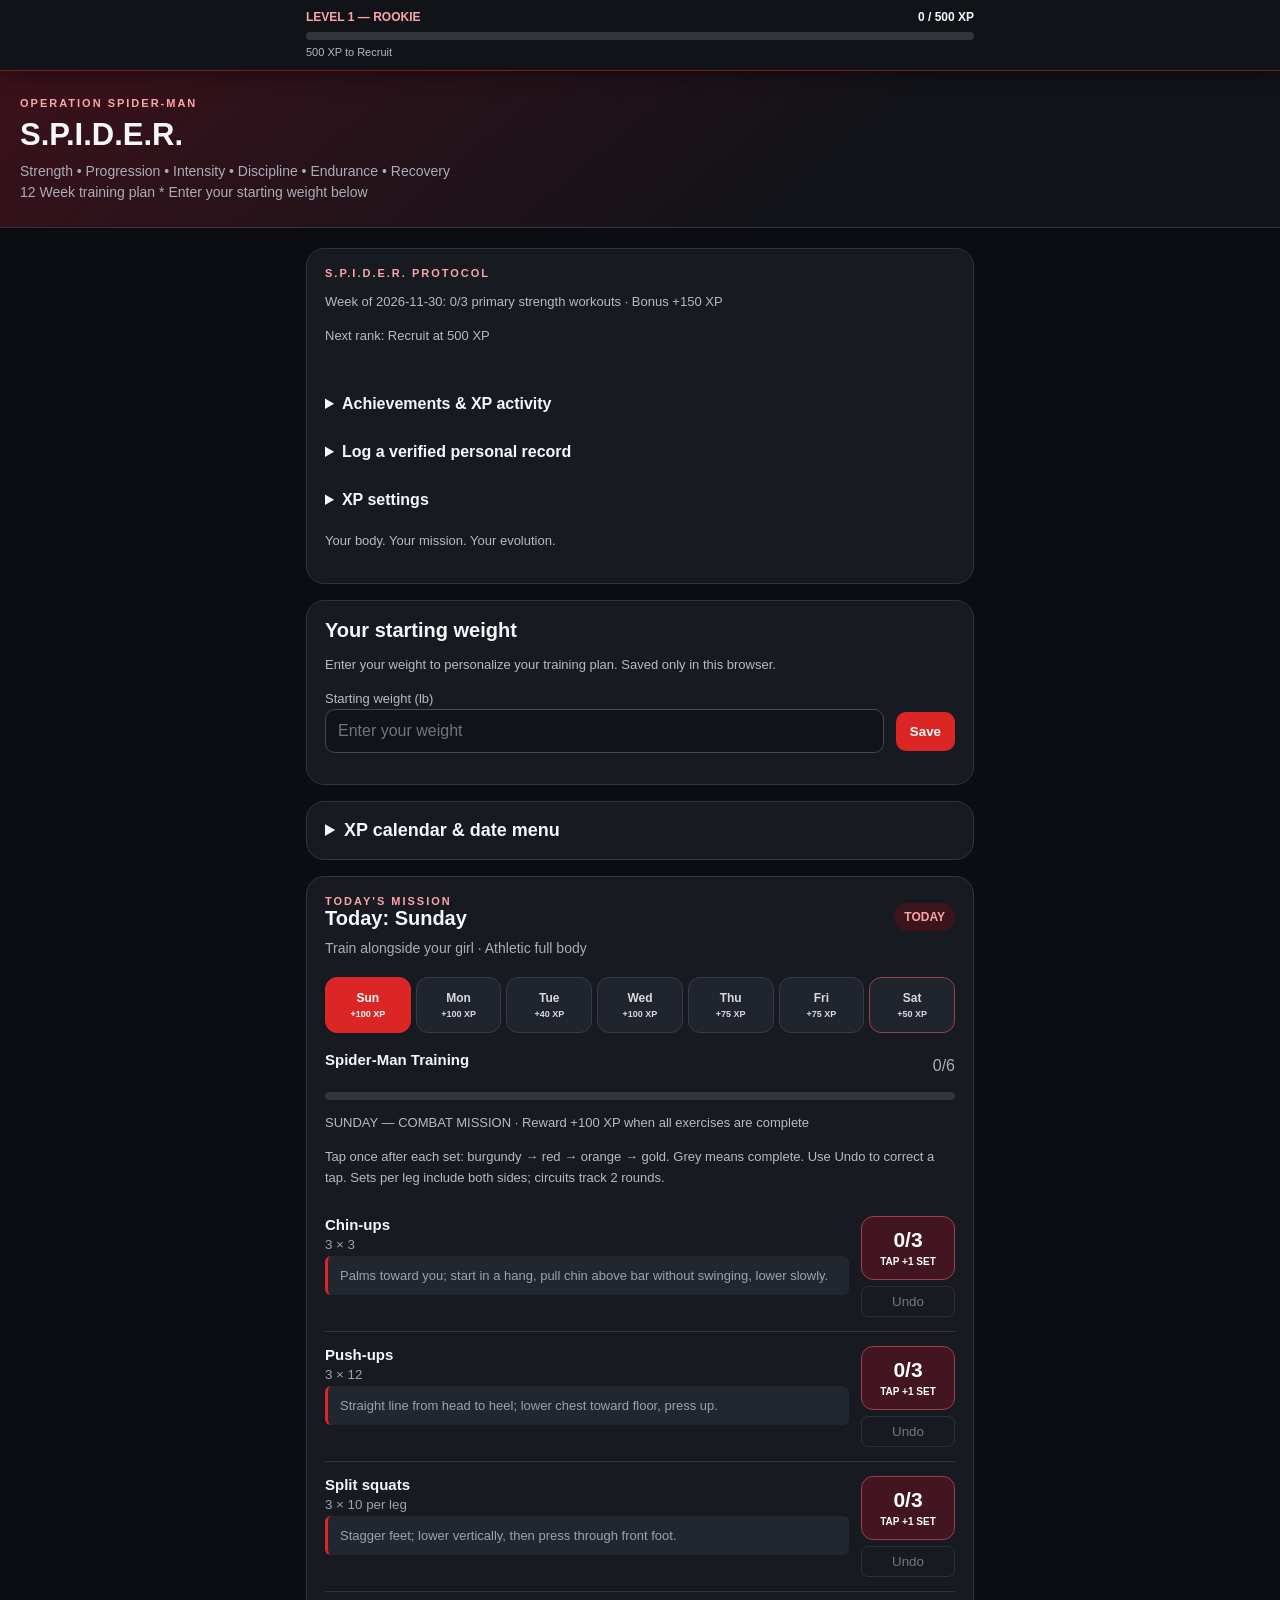
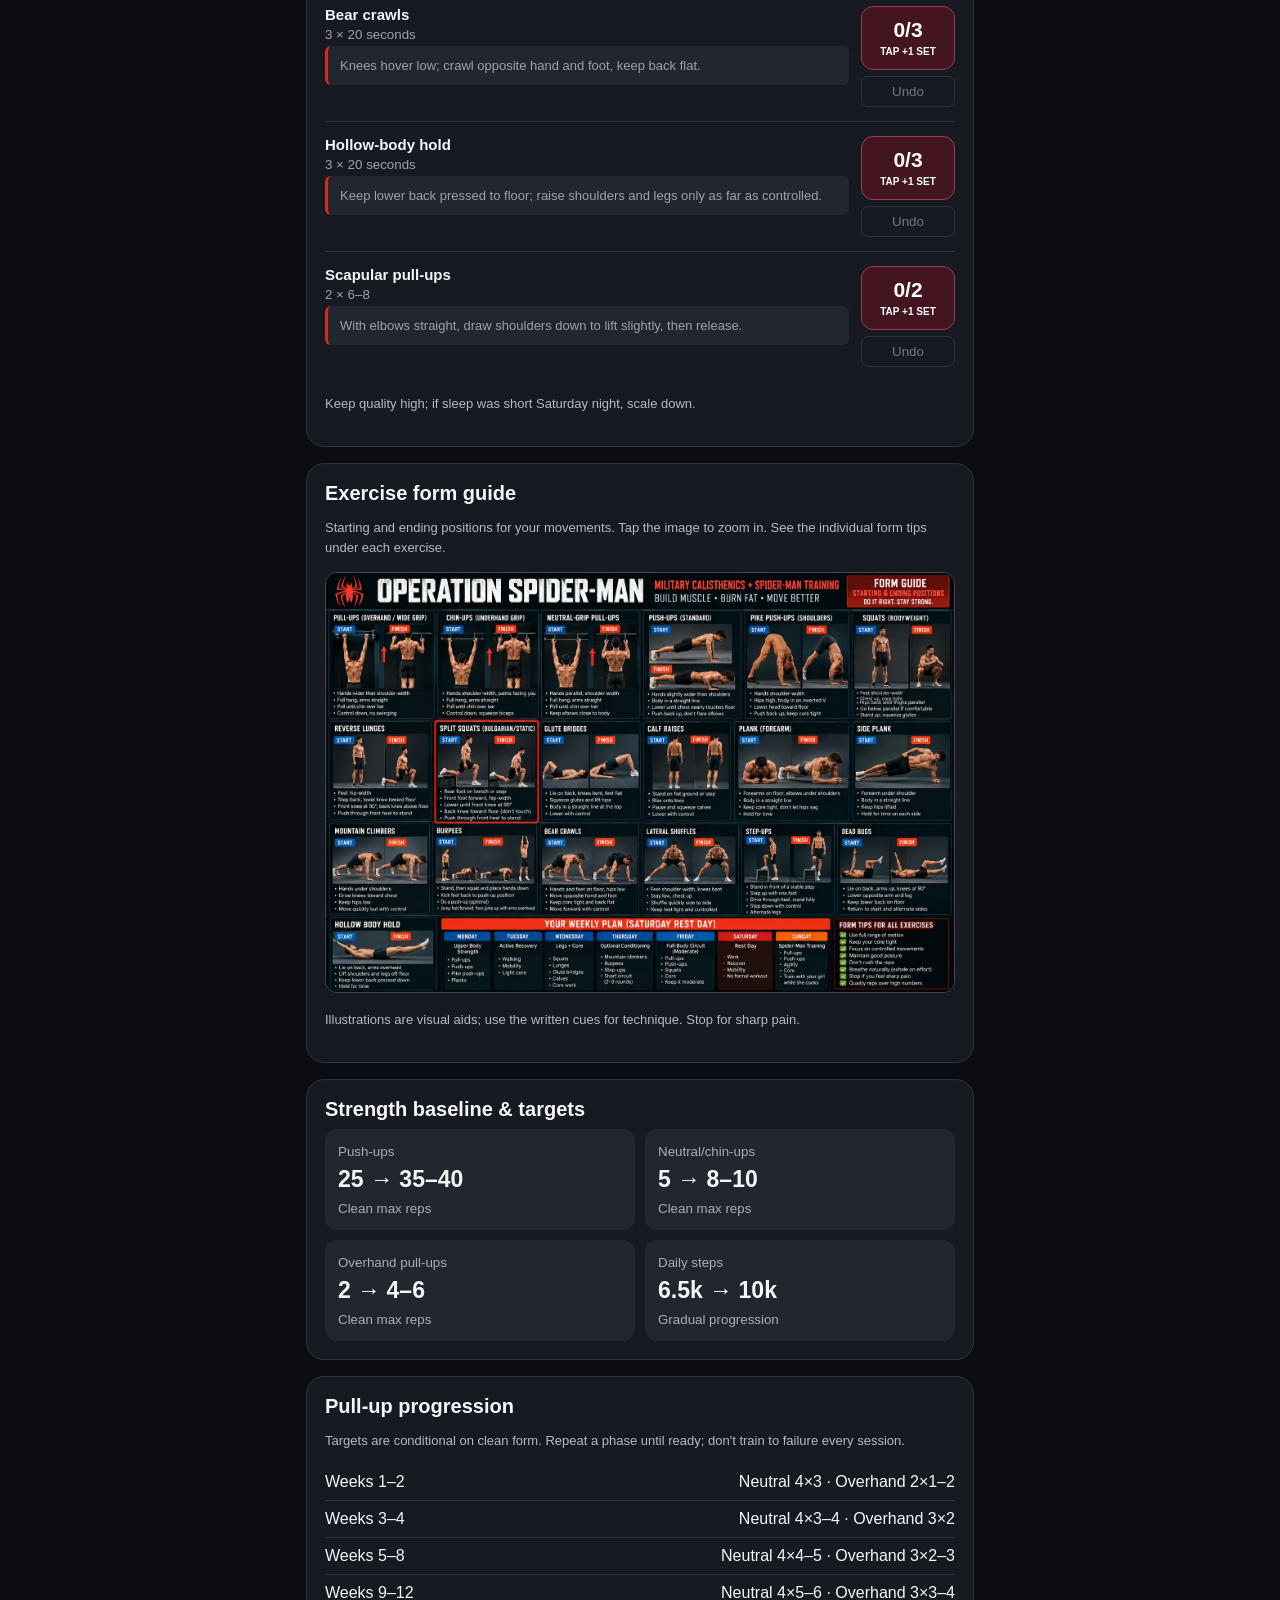
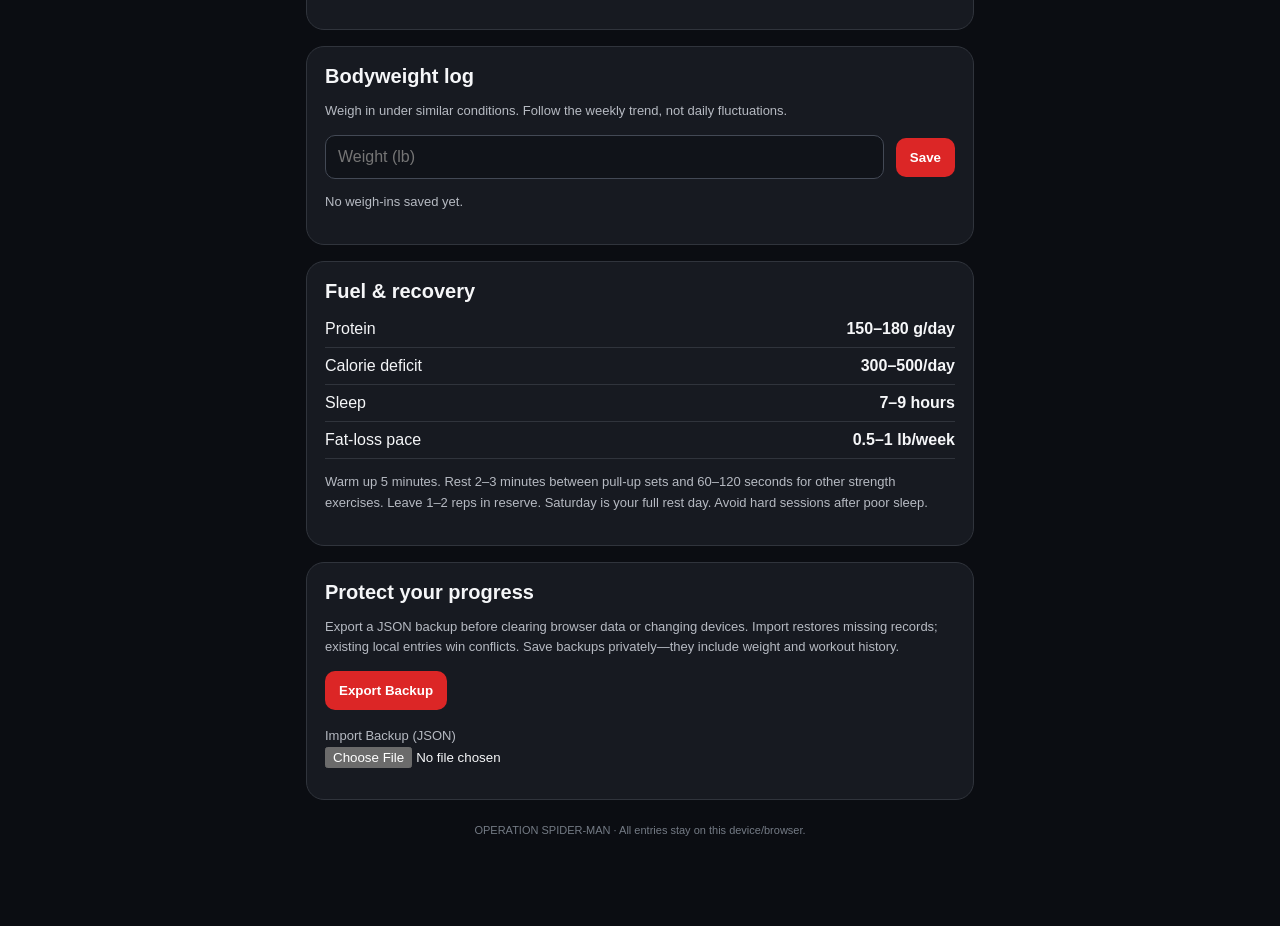
==== commit c2611a09: "Open-source ready: MIT license, real README, 90% smaller images - Add MIT LICENSE (repo was public b" ====
--- a/Operation-Spiderman-APP.html
+++ b/Operation-Spiderman-APP.html
@@ -1 +1 @@
-<!doctype html><html lang="en"><head><meta charset="utf-8"><meta name="viewport" content="width=device-width,initial-scale=1,viewport-fit=cover"><meta name="theme-color" content="#111318"><meta name="apple-mobile-web-app-capable" content="yes"><meta name="apple-mobile-web-app-status-bar-style" content="black-translucent"><meta name="apple-mobile-web-app-title" content="Spider-Man Fit"><title>Operation Spider-Man</title><style>:root{color-scheme:dark;font-family:-apple-system,BlinkMacSystemFont,'Segoe UI',sans-serif}*{box-sizing:border-box}body{margin:0;background:#0b0d12;color:#f5f6f8}header{background:linear-gradient(140deg,#3b111b,#111318 65%);padding:calc(env(safe-area-inset-top) + 26px) 20px 24px;border-bottom:1px solid #35333a}.eyebrow{color:#fca5a5;font-size:11px;font-weight:800;letter-spacing:2px}.heading{font-size:31px;font-weight:900;margin:8px 0}.sub{color:#a9aeb8;font-size:14px;line-height:1.5}main{max-width:700px;margin:auto;padding:20px 16px 90px}.panel{background:#171a21;border:1px solid #30343c;border-radius:18px;padding:18px;margin-bottom:16px}.row{display:flex;align-items:center;justify-content:space-between;gap:12px}.muted{color:#a9aeb8}.pill{font-size:12px;border-radius:99px;padding:7px 10px;background:#3b151b;color:#fca5a5;font-weight:700}.days{display:grid;grid-template-columns:repeat(7,1fr);gap:5px;margin:18px 0}.day{background:#20242c;color:#d7d9de;border:1px solid #373b45;border-radius:12px;padding:13px 0;font-weight:750;font-size:12px}.day.active{background:#dc2626;border-color:#dc2626;color:#fff}.day.rest{border-color:#99404b}.exercise{display:flex;gap:12px;align-items:center;border-bottom:1px solid #30343c;padding:14px 0;cursor:pointer}.exercise:last-child{border:0}.exercise input{accent-color:#dc2626;width:23px;height:23px;flex:none}.exercise strong{display:block;font-size:15px}.exercise small{display:block;color:#9ca2ac;margin-top:4px}.exercise.done strong{text-decoration:line-through;color:#8c929c}.progress{height:8px;border-radius:9px;background:#30343c;overflow:hidden;margin:12px 0}.fill{height:100%;background:#dc2626;transition:width .2s}.statgrid{display:grid;grid-template-columns:repeat(2,1fr);gap:10px}.stat{background:#22262e;border-radius:12px;padding:13px}.stat b{display:block;font-size:23px;margin:6px 0}.stat small{color:#a9aeb8}.control{width:100%;border-radius:10px;background:#101319;border:1px solid #434955;color:white;padding:12px;font-size:16px}.action{background:#dc2626;border:0;border-radius:10px;padding:12px 14px;color:#fff;font-weight:800;cursor:pointer}.line{display:grid;grid-template-columns:1fr auto;gap:12px;padding:9px 0;border-bottom:1px solid #30343c}.line:last-child{border:0}.note{font-size:13px;color:#b6bac2;line-height:1.6}.footer{text-align:center;color:#747b85;font-size:11px;margin-top:24px}h2{margin:0 0 8px;font-size:20px}h3{font-size:15px;margin:0 0 12px}button:focus-visible,input:focus-visible{outline:2px solid #fca5a5;outline-offset:2px}.formpic{width:100%;height:auto;border-radius:12px;border:1px solid #414650}.formtip{border-left:3px solid #dc2626;padding:10px 12px;background:#22262e;border-radius:6px;margin-top:10px;font-size:13px;line-height:1.5}.xpbar{position:sticky;top:0;z-index:100;background:#111318;border-bottom:1px solid #7f1d1d;padding:calc(env(safe-area-inset-top) + 10px) 16px 10px;box-shadow:0 4px 18px #0006}.xpinner{max-width:668px;margin:auto}.xprow{display:flex;align-items:center;justify-content:space-between;gap:12px;font-size:13px}.xplevel{color:#fca5a5;font-weight:800}.xptrack{height:8px;background:#30343c;border-radius:9px;overflow:hidden;margin:8px 0 5px}.xpfill{height:100%;background:#dc2626;transition:width .2s}.xpnote{font-size:11px;color:#b6bac2;line-height:1.4}.xptotal{font-weight:800}header{padding-top:26px}@media(prefers-reduced-motion:reduce){.xpfill{transition:none}}.calendar-menu summary{cursor:pointer;font-weight:800;font-size:18px}.calendar-menu[open] summary{margin-bottom:16px}.calendar-controls{display:flex;align-items:center;justify-content:space-between;gap:8px;margin:14px 0}.calendar-controls button,.calendar-today{background:#30161c;color:#fff;border:1px solid #8b303b;border-radius:8px;padding:10px;cursor:pointer}.calendar-grid{display:grid;grid-template-columns:repeat(7,minmax(0,1fr));gap:5px}.calendar-weekday{text-align:center;font-size:11px;color:#b6bac2;padding:5px 0}.calendar-date{min-height:53px;padding:5px 1px;border:1px solid #66232d;border-radius:8px;background:var(--heat);color:#fff;cursor:pointer;font-size:13px}.calendar-date small{display:block;font-size:9px;margin-top:4px}.calendar-date[aria-pressed=true]{outline:2px solid #fff;outline-offset:1px}.calendar-date:disabled{opacity:.45;cursor:default}.calendar-date.is-today{border-bottom:3px solid #fca5a5}.calendar-legend{display:flex;gap:5px;align-items:center;font-size:11px;margin:14px 0;color:#b6bac2}.calendar-swatch{width:22px;height:12px;border-radius:3px}.calendar-date-input{margin-top:12px;max-width:240px;color-scheme:dark}.calendar-best{font-size:13px;line-height:1.7;padding-left:22px}.calendar-best button{background:none;border:0;color:#fca5a5;text-align:left;cursor:pointer;font:inherit;text-decoration:underline}.selected-date{font-size:13px;color:#fca5a5;margin:12px 0}.protocol details{margin:14px 0}.protocol summary{cursor:pointer;font-weight:700;padding:8px 0}.protocol label{display:block;margin:10px 0 6px;font-size:13px}.protocol .control{max-width:100%;min-width:0}.xp-achievements,.xp-activity{padding-left:20px;font-size:13px;line-height:1.7}.xp-achievements li{color:#9ca2ac}.xp-achievements .earned{color:#fca5a5}.xp-feedback{color:#fca5a5;font-weight:700;font-size:13px;min-height:1em}.xp-secondary{border:1px solid #99404b;background:#30161c;color:#fff;border-radius:10px;padding:12px;cursor:pointer}.pr-confirm{line-height:1.6}.pr-confirm input{accent-color:#dc2626}.xprow{flex-wrap:wrap}.xpbar .xplevel{font-size:12px}.xpbar .xptotal{font-size:12px}button:disabled{opacity:.5;cursor:default} [hidden]{display:none!important}@media(max-width:360px){main{padding-left:10px;padding-right:10px}.panel{padding:12px}.day{font-size:11px}.xpbar{padding-left:10px;padding-right:10px}}.set-exercise{align-items:flex-start;cursor:default}.set-description{flex:1;min-width:0}.set-controls{flex:0 0 94px;display:grid;gap:6px}.set-tap{min-height:64px;border:1px solid #99404b;border-radius:12px;color:white;background:#421521;cursor:pointer;font-weight:800;touch-action:manipulation}.set-tap span{display:block;font-size:21px}.set-tap small{color:inherit;font-size:10px}.set-tap.stage-1{background:#b91c35}.set-tap.stage-2{background:#b9480d}.set-tap.stage-3,.set-tap.stage-4{background:#e9b949;color:#171a21}.set-tap.set-complete{background:#3d434d;border-color:#6b7280;color:#d1d5db;opacity:1}.set-undo{background:transparent;color:#d1d5db;border:1px solid #434955;border-radius:7px;padding:7px;cursor:pointer;touch-action:manipulation}.set-exercise.done .set-description{opacity:.65}@media(max-width:360px){.set-controls{flex-basis:82px}.set-exercise{gap:8px}}.set-tap.set-complete{position:relative;overflow:hidden;padding:0 0 6px}.complete-art{display:block;width:100%;height:auto;border-radius:10px 10px 0 0}.set-tap.set-complete span{font-size:15px;margin-top:4px}.set-tap.set-complete small{display:none}</style><link rel="icon" type="image/png" sizes="32x32" href="favicon.png"><link rel="apple-touch-icon" sizes="180x180" href="apple-touch-icon.png"><link rel="manifest" href="site.webmanifest"></head><body><aside class="xpbar" aria-label="Workout experience"><div class="xpinner"><div class="xprow"><span class="xplevel" id="xpLevel">LEVEL 1</span><span class="xptotal" id="xpTotal" aria-live="polite" aria-atomic="true">0 XP</span></div><div class="xptrack" id="xpProgress" role="progressbar" aria-label="Progress to next level" aria-valuemin="0" aria-valuemax="100" aria-valuenow="0"><div class="xpfill" id="xpFill"></div></div><div class="xpnote"><span id="xpNext">500 XP to Recruit</span></div></div></aside><header><div class="eyebrow">OPERATION SPIDER-MAN</div><div class="heading">S.P.I.D.E.R.</div><div class="sub">Strength • Progression • Intensity • Discipline • Endurance • Recovery<br>12 Week training plan * <span id="startingWeightLabel">Enter your starting weight below</span></div></header><main><section class="panel protocol"><div class="eyebrow">S.P.I.D.E.R. PROTOCOL</div><p id="xpMission" class="note"></p><p id="xpNextUnlock" class="note"></p><p id="xpFeedback" class="xp-feedback" role="status" aria-live="polite"></p><details><summary>Achievements &amp; XP activity</summary><ul id="xpAchievements" class="xp-achievements"></ul><h3>Recent XP activity</h3><ul id="xpActivity" class="xp-activity"></ul><p class="note">Monday, Wednesday, Sunday: 100 XP each. Tuesday: 40 XP. Thursday and Friday: 75 XP each. Saturday: 50 XP after explicit regeneration. All scheduled exercises must be checked. Complete Monday, Wednesday and Sunday in one Monday–Sunday week for +150 XP. Achievements are cosmetic and remain unlocked even if a workout is later edited.</p></details><details><summary>Log a verified personal record</summary><p class="note">A PR is a single clean set you personally verify, not the sum of multiple sets. Your first verified best and each higher best earn +100 XP. Entries are self-verified.</p><label for="prExercise">Exercise</label><select class="control" id="prExercise"><option value="pullup">Pull-ups (clean overhand set)</option><option value="pushup">Push-ups (clean set)</option></select><label for="prDate">Date</label><input class="control" type="date" id="prDate"><label for="prReps">Reps in one set</label><input class="control" type="number" min="1" max="1000" step="1" inputmode="numeric" id="prReps"><label class="pr-confirm"><input type="checkbox" id="prVerified"> I verify these were clean reps in one continuous set.</label><button class="action" id="savePR">Save verified PR</button><p class="note" id="prStatus" role="status"></p></details><details><summary>XP settings</summary><p class="note">XP rules v1. Progress stays in this browser. Reset clears XP, PRs, regeneration and achievements, but preserves workout and weight history. Completed workouts are excluded until marked incomplete and completed again.</p><button id="resetXP" class="xp-secondary">Reset XP Progress</button></details><p class="note">Your body. Your mission. Your evolution.</p></section><section class="panel"><h2>Your starting weight</h2><p class="note">Enter your weight to personalize your training plan. Saved only in this browser.</p><label for="startingWeight" class="note">Starting weight (lb)</label><div class="row"><input id="startingWeight" class="control" type="number" min="70" max="700" step="0.1" placeholder="Enter your weight" inputmode="decimal"><button class="action" id="saveStartingWeight">Save</button></div><p id="startingWeightStatus" class="note" role="status"></p></section><details class="panel calendar-menu" id="calendarMenu"><summary>XP calendar &amp; date menu</summary><label for="workoutDate" class="note">Choose workout date</label><br><input id="workoutDate" class="control calendar-date-input" type="date"><div class="calendar-controls"><button id="previousMonth" aria-label="Previous month">‹</button><strong id="calendarMonth"></strong><button id="nextMonth" aria-label="Next month">›</button><button class="calendar-today" id="calendarToday">Today</button></div><div class="calendar-grid" id="xpCalendar" aria-label="Daily XP calendar"></div><div class="calendar-legend">Less XP <span class="calendar-swatch" style="background:#251217"></span><span class="calendar-swatch" style="background:#641b27"></span><span class="calendar-swatch" style="background:#a92335"></span><span class="calendar-swatch" style="background:#e53946"></span> More XP</div><p class="note" id="calendarStats"></p><h3>Your highest-XP days</h3><ol class="calendar-best" id="bestDays"></ol><p class="note">XP comes from complete scheduled workouts, weekly missions, regeneration and verified PRs. Select past dates to update your log. Future dates are view-only.</p></details><section class="panel"><div class="row"><div><div class="eyebrow">TODAY'S MISSION</div><h2 id="todayTitle">Loading…</h2></div><span class="pill" id="todayBadge">READY</span></div><div class="sub" id="todaySub"></div><div class="days" id="days"></div><div class="row"><h3 id="workoutName"></h3><span class="muted" id="count"></span></div><div class="progress"><div class="fill" id="fill"></div></div><p class="note" id="xpReward"></p><p class="note">Tap once after each set: burgundy → red → orange → gold. Grey means complete. Use Undo to correct a tap. Sets per leg include both sides; circuits track 2 rounds.</p><div id="exercises"></div><div id="regeneration" hidden><button class="action" id="completeRegeneration">Complete Regeneration</button> <button class="xp-secondary" id="undoRegeneration" hidden>Undo regeneration</button></div><p class="note" id="workoutNote"></p></section><section class="panel"><h2>Exercise form guide</h2><p class="note">Starting and ending positions for your movements. Tap the image to zoom in. See the individual form tips under each exercise.</p><a href="form-guide.png?v=30b2a84de830" target="_blank" rel="noopener"><img class="formpic" src="form-guide.png?v=30b2a84de830" alt="Exercise form illustrations with start and finish positions" loading="lazy"></a><p class="note">Illustrations are visual aids; use the written cues for technique. Stop for sharp pain.</p></section><section class="panel"><h2>Strength baseline & targets</h2><div class="statgrid"><div class="stat"><small>Push-ups</small><b>25 → 35–40</b><small>Clean max reps</small></div><div class="stat"><small>Neutral/chin-ups</small><b>5 → 8–10</b><small>Clean max reps</small></div><div class="stat"><small>Overhand pull-ups</small><b>2 → 4–6</b><small>Clean max reps</small></div><div class="stat"><small>Daily steps</small><b>6.5k → 10k</b><small>Gradual progression</small></div></div></section><section class="panel"><h2>Pull-up progression</h2><p class="note">Targets are conditional on clean form. Repeat a phase until ready; don't train to failure every session.</p><div class="line"><span>Weeks 1–2</span><span>Neutral 4×3 · Overhand 2×1–2</span></div><div class="line"><span>Weeks 3–4</span><span>Neutral 4×3–4 · Overhand 3×2</span></div><div class="line"><span>Weeks 5–8</span><span>Neutral 4×4–5 · Overhand 3×2–3</span></div><div class="line"><span>Weeks 9–12</span><span>Neutral 4×5–6 · Overhand 3×3–4</span></div></section><section class="panel"><h2>Bodyweight log</h2><p class="note">Weigh in under similar conditions. Follow the weekly trend, not daily fluctuations.</p><div class="row"><input id="weight" class="control" type="number" min="70" max="700" step="0.1" placeholder="Weight (lb)" aria-label="Weight in pounds"><button class="action" id="saveWeight">Save</button></div><p id="weightStatus" class="note"></p><div id="weightHistory"></div></section><section class="panel"><h2>Fuel & recovery</h2><div class="line"><span>Protein</span><b>150–180 g/day</b></div><div class="line"><span>Calorie deficit</span><b>300–500/day</b></div><div class="line"><span>Sleep</span><b>7–9 hours</b></div><div class="line"><span>Fat-loss pace</span><b>0.5–1 lb/week</b></div><p class="note">Warm up 5 minutes. Rest 2–3 minutes between pull-up sets and 60–120 seconds for other strength exercises. Leave 1–2 reps in reserve. Saturday is your full rest day. Avoid hard sessions after poor sleep.</p></section><section class="panel"><h2>Protect your progress</h2><p class="note">Export a JSON backup before clearing browser data or changing devices. Import restores missing records; existing local entries win conflicts. Save backups privately—they include weight and workout history.</p><button class="action" id="exportBackup">Export Backup</button><label class="note" for="importBackup" style="display:block;margin-top:16px">Import Backup (JSON)</label><input id="importBackup" type="file" accept=".json,application/json" style="max-width:100%"><p class="note" id="backupStatus" role="status"></p></section><div class="footer">OPERATION SPIDER-MAN · All entries stay on this device/browser.</div></main><script src="xp-engine.js?v=1"></script><script>const plan=[{day:'Sunday',name:'Spider-Man Training',sub:'Train alongside your girl · Athletic full body',ex:[['Chin-ups','3 × 3'],['Push-ups','3 × 12'],['Split squats','3 × 10 per leg'],['Bear crawls','3 × 20 seconds'],['Hollow-body hold','3 × 20 seconds'],['Scapular pull-ups','2 × 6–8']],note:'Keep quality high; if sleep was short Saturday night, scale down.'},{day:'Monday',name:'Upper Body Strength',sub:'Pull-ups · Push-ups · Shoulders · Core',ex:[['Neutral-grip pull-ups','4 × 3'],['Standard push-ups','3 × 12–15'],['Overhand pull-ups','2 × 1–2'],['Pike push-ups','2 × 6–8'],['Forearm plank','3 × 30–45 seconds']],note:'Rest 2–3 minutes between pull-up sets. Do not chase failure.'},{day:'Tuesday',name:'Active Recovery',sub:'Walk and restore mobility',ex:[['Brisk walking','25–40 minutes'],['Hip and shoulder mobility','5–10 minutes']],note:'Easy effort. Build toward 8,000–10,000 steps over time.'},{day:'Wednesday',name:'Military Legs + Core',sub:'Lower-body strength and trunk stability',ex:[['Bodyweight squats','3 × 18–25'],['Reverse lunges','3 × 10 per leg'],['Single-leg glute bridges','3 × 8 per leg'],['Calf raises','3 × 20'],['Dead bugs','3 × 10 per side'],['Side planks','2 × 30 seconds per side']],note:'Control every rep. Make exercises harder before adding endless repetitions.'},{day:'Thursday',name:'Optional Conditioning',sub:'Short military cardio circuit',ex:[['March or jog in place','60 seconds'],['Mountain climbers','20 total'],['Step-ups','10 per leg'],['Burpees (step-back allowed)','5'],['Rest','90 seconds']],note:'Do 2–3 rounds at a controlled pace. Skip if recovery is poor.'},{day:'Friday',name:'Moderate Military Circuit',sub:'Strength endurance before Friday night',ex:[['Neutral-grip pull-ups','2 reps'],['Push-ups','10 reps'],['Squats','15 reps'],['Mountain climbers','20 total'],['Forearm plank','30 seconds']],note:'2 rounds, 90–120 seconds between rounds. This is optional if you are fatigued; do not push to failure.'},{day:'Saturday',name:'FULL REST DAY',sub:'Work your shift · Lounge · Recover',ex:[],note:'No scheduled workout. Relax, eat well, and recover without guilt.'}];const cues={'Chin-ups':'Palms toward you; start in a hang, pull chin above bar without swinging, lower slowly.','Neutral-grip pull-ups':'Palms face each other; pull elbows down toward ribs and lower under control.','Overhand pull-ups':'Palms away; use a comfortable width and pull without swinging.','Standard push-ups':'Straight line from head to heel; lower chest toward floor, press up.','Push-ups':'Straight line from head to heel; lower chest toward floor, press up.','Pike push-ups':'Hips high in an inverted V; lower head between hands, press up.','Bodyweight squats':'Feet shoulder-width; squat with heels down and knees tracking over toes, then stand.','Squats':'Sit down between hips with heels planted, then stand tall.','Reverse lunges':'Step back and lower under control, then push through front foot to stand.','Split squats':'Stagger feet; lower vertically, then press through front foot.','Single-leg glute bridges':'One foot planted; lift hips without arching back, then lower.','Calf raises':'Rise onto toes, pause, lower slowly.','Dead bugs':'Opposite arm and leg extend while lower back stays gently pressed down.','Forearm plank':'Elbows under shoulders; body straight, brace and breathe.','Side planks':'Elbow under shoulder; lift hips into a straight line.','Mountain climbers':'Start in high plank; alternate driving knees forward without bouncing hips.','Step-ups':'Step onto stable platform; straighten standing leg and step down slowly.','Burpees (step-back allowed)':'Hands to floor, step back to plank, step forward, stand tall.','Bear crawls':'Knees hover low; crawl opposite hand and foot, keep back flat.','Hollow-body hold':'Keep lower back pressed to floor; raise shoulders and legs only as far as controlled.','Scapular pull-ups':'With elbows straight, draw shoulders down to lift slightly, then release.'};const $=id=>document.getElementById(id);let selectedDate=new Date();selectedDate.setHours(12,0,0,0);let selected=selectedDate.getDay();let calendarMonth=new Date(selectedDate.getFullYear(),selectedDate.getMonth(),1,12);let checks=JSON.parse(localStorage.getItem('spiderman-checks')||'{}');let exerciseSets=JSON.parse(localStorage.getItem('spiderman-sets-v1')||'{}');let weights=JSON.parse(localStorage.getItem('spiderman-weights')||'[]');let startingWeight=Number(localStorage.getItem('spiderman-starting-weight'))||null;function dateKey(d){return [d.getFullYear(),String(d.getMonth()+1).padStart(2,'0'),String(d.getDate()).padStart(2,'0')].join('-')}function key(){const d=selectedDate;return [d.getFullYear(),String(d.getMonth()+1).padStart(2,'0'),String(d.getDate()).padStart(2,'0')].join('-')}function setTarget(day,index){const match=plan[day].ex[index][1].match(/^(\d+)\s*×/);return match?Number(match[1]):(day===4||day===5?2:1)}function setsDone(day,index,date=key()){const target=setTarget(day,index),entry=date+'-'+day;const logged=exerciseSets[entry]?.[index];return Number.isInteger(logged)?Math.max(0,Math.min(target,logged)):(checks[entry]?.[index]===true?target:0)}function updateSet(index,delta){if(key()>dateKey(new Date())||!xpClockOK())return;const entry=key()+'-'+selected,target=setTarget(selected,index),before=setsDone(selected,index),after=Math.max(0,Math.min(target,before+delta));if(after===before)return;exerciseSets[entry]??={};exerciseSets[entry][index]=after;checks[entry]??={};checks[entry][index]=after===target;localStorage.setItem('spiderman-sets-v1',JSON.stringify(exerciseSets));localStorage.setItem('spiderman-checks',JSON.stringify(checks));render()}function render(){renderXP();const p=plan[selected],today=new Date().getDay();$('todayTitle').textContent=key()===dateKey(new Date())?'Today: '+p.day:p.day+' · '+selectedDate.toLocaleDateString(undefined,{month:'short',day:'numeric',year:'numeric'});$('todayBadge').textContent=selected===6?'REST':key()===dateKey(new Date())?'TODAY':'PLAN';$('todaySub').textContent=p.sub;$('days').innerHTML=plan.map((v,i)=>'<button class="day '+(selected===i?'active ':'')+(i===6?'rest':'')+'" data-day="'+i+'">'+v.day.slice(0,3)+'<small style="display:block;font-size:9px;margin-top:4px">+'+SpiderXP.rewards[i]+' XP</small></button>').join('');document.querySelectorAll('[data-day]').forEach(b=>b.onclick=()=>{const d=new Date(selectedDate);d.setDate(d.getDate()+Number(b.dataset.day)-selected);selectDate(d)});$('workoutName').textContent=p.name;const ck=checks[key()+'-'+selected]||{};let done=p.ex.filter((_,i)=>ck[i]).length;$('count').textContent=p.ex.length?done+'/'+p.ex.length:'Recovery';$('fill').style.width=(p.ex.length?100*done/p.ex.length:100)+'%';$('exercises').innerHTML=p.ex.map((e,i)=>{const target=setTarget(selected,i),done=setsDone(selected,i),complete=done===target,disabled=key()>dateKey(new Date())||!xpClockOK();return '<div class="exercise set-exercise '+(complete?'done':'')+'"><div class="set-description"><strong>'+e[0]+'</strong><small>'+e[1]+((selected===4||selected===5)?' · 2 rounds tracked':'')+'</small><small class="formtip">'+(cues[e[0]]||'Use controlled movement and comfortable alignment.')+'</small></div><div class="set-controls"><button class="set-tap stage-'+Math.min(done,4)+(complete?' set-complete':'')+'" data-set="'+i+'" '+(disabled||complete?'disabled':'')+' aria-label="'+e[0]+': '+done+' of '+target+' sets complete'+(complete?'':'. Mark next set complete')+'">'+(complete?'<img class="complete-art" src="complete-badge.png" alt="Complete">':'')+'<span>'+done+'/'+target+'</span><small>'+(complete?'COMPLETE':'TAP +1 SET')+'</small></button><button class="set-undo" data-undo="'+i+'" '+(disabled||done===0?'disabled':'')+' aria-label="Undo one set of '+e[0]+'">Undo</button></div></div>'}).join('');document.querySelectorAll('[data-set]').forEach(button=>button.onclick=()=>updateSet(Number(button.dataset.set),1));document.querySelectorAll('[data-undo]').forEach(button=>button.onclick=()=>updateSet(Number(button.dataset.undo),-1));$('workoutNote').textContent=p.note;renderCalendar()}function renderXP(){}function renderWeights(){$('weightHistory').innerHTML=weights.slice(-6).reverse().map(w=>'<div class="line"><span>'+w.date+'</span><b>'+w.value+' lb</b></div>').join('');$('weightStatus').textContent=weights.length?'Latest: '+weights[weights.length-1].value+' lb'+(startingWeight?' · Starting: '+startingWeight+' lb':''):'No weigh-ins saved yet.'}$('saveWeight').onclick=()=>{const n=Number($('weight').value);if(!Number.isFinite(n)||n<70||n>700){$('weightStatus').textContent='Enter a valid weight in pounds.';return}weights.push({date:dateKey(new Date()),value:n});localStorage.setItem('spiderman-weights',JSON.stringify(weights));$('weight').value='';renderWeights()};function dailyXP(){return {}}function parseDate(value){if(!/^\d{4}-\d{2}-\d{2}$/.test(value))return null;const [y,m,d]=value.split('-').map(Number);const date=new Date(y,m-1,d,12);return dateKey(date)===value?date:null}function selectDate(date){selectedDate=date;selected=selectedDate.getDay();calendarMonth=new Date(date.getFullYear(),date.getMonth(),1,12);render()}function heatColor(points,max){if(!points)return '#251217';const ratio=points/Math.max(max,10);return ratio<=.25?'#641b27':ratio<=.5?'#8c2030':ratio<=.75?'#b9273a':'#e53946'}function renderCalendar(){const totals=dailyXP(checks);const highest=Math.max(10,...Object.values(totals));const y=calendarMonth.getFullYear(),m=calendarMonth.getMonth();$('workoutDate').value=key();$('calendarMonth').textContent=calendarMonth.toLocaleDateString(undefined,{month:'long',year:'numeric'});let markup=['Sun','Mon','Tue','Wed','Thu','Fri','Sat'].map(day=>'<span class="calendar-weekday">'+day+'</span>').join('');for(let i=0;i<calendarMonth.getDay();i++)markup+='<span></span>';let monthXP=0;for(let day=1;day<=new Date(y,m+1,0).getDate();day++){const d=new Date(y,m,day,12),date=dateKey(d),xp=totals[date]||0;monthXP+=xp;markup+='<button class="calendar-date '+(date===dateKey(new Date())?'is-today':'')+'" style="--heat:'+heatColor(xp,highest)+'" data-date="'+date+'" aria-pressed="'+(date===key())+'" aria-label="'+date+', '+xp+' XP"><span>'+day+'</span><small>'+xp+' XP</small></button>'}$('xpCalendar').innerHTML=markup;$('xpCalendar').querySelectorAll('[data-date]').forEach(button=>button.onclick=()=>selectDate(parseDate(button.dataset.date)));$('calendarStats').textContent='Selected day: '+(totals[key()]||0)+' XP · This month: '+monthXP+' XP. Colors are relative to your highest-XP day.';const best=Object.entries(totals).filter(([,xp])=>xp>0).sort((a,b)=>b[1]-a[1]||b[0].localeCompare(a[0])).slice(0,5);$('bestDays').innerHTML=best.length?best.map(([date,xp])=>'<li><button data-best="'+date+'">'+parseDate(date).toLocaleDateString(undefined,{month:'short',day:'numeric',year:'numeric'})+' — '+xp+' XP</button></li>').join(''):'<li>Complete an exercise to start your XP history.</li>';$('bestDays').querySelectorAll('[data-best]').forEach(button=>button.onclick=()=>selectDate(parseDate(button.dataset.best)))}$('workoutDate').onchange=()=>{const date=parseDate($('workoutDate').value);if(date)selectDate(date)};$('previousMonth').onclick=()=>{calendarMonth.setMonth(calendarMonth.getMonth()-1);renderCalendar()};$('nextMonth').onclick=()=>{calendarMonth.setMonth(calendarMonth.getMonth()+1);renderCalendar()};$('calendarToday').onclick=()=>{const now=new Date();now.setHours(12,0,0,0);selectDate(now)};function renderStartingWeight(){$('startingWeightLabel').textContent=startingWeight?'Starting weight: '+startingWeight+' lb':'Enter your starting weight below';$('startingWeight').value=startingWeight||''}function saveStartingWeight(){const n=Number($('startingWeight').value);if(!Number.isFinite(n)||n<70||n>700){$('startingWeightStatus').textContent='Enter a weight between 70 and 700 lb.';return}startingWeight=Math.round(n*10)/10;localStorage.setItem('spiderman-starting-weight',String(startingWeight));renderStartingWeight();renderWeights();$('startingWeightStatus').textContent='Starting weight saved: '+startingWeight+' lb.'}$('saveStartingWeight').onclick=saveStartingWeight;$('startingWeight').onkeydown=event=>{if(event.key==='Enter')saveStartingWeight()};renderStartingWeight();renderWeights();</script><script src="xp-ui.js?v=2"></script><script src="backup.js?v=1"></script></body></html>
+<!doctype html><html lang="en"><head><meta charset="utf-8"><meta name="viewport" content="width=device-width,initial-scale=1"><meta http-equiv="refresh" content="0; url=./"><link rel="canonical" href="./"><title>Operation Spider-Man</title></head><body style="background:#0b0d12;color:#f5f6f8;font-family:-apple-system,sans-serif;text-align:center;padding:60px 20px"><p>This page moved to the app root.</p><p><a style="color:#fca5a5" href="./">Open Operation Spider-Man →</a></p><script>location.replace("./")</script></body></html>
